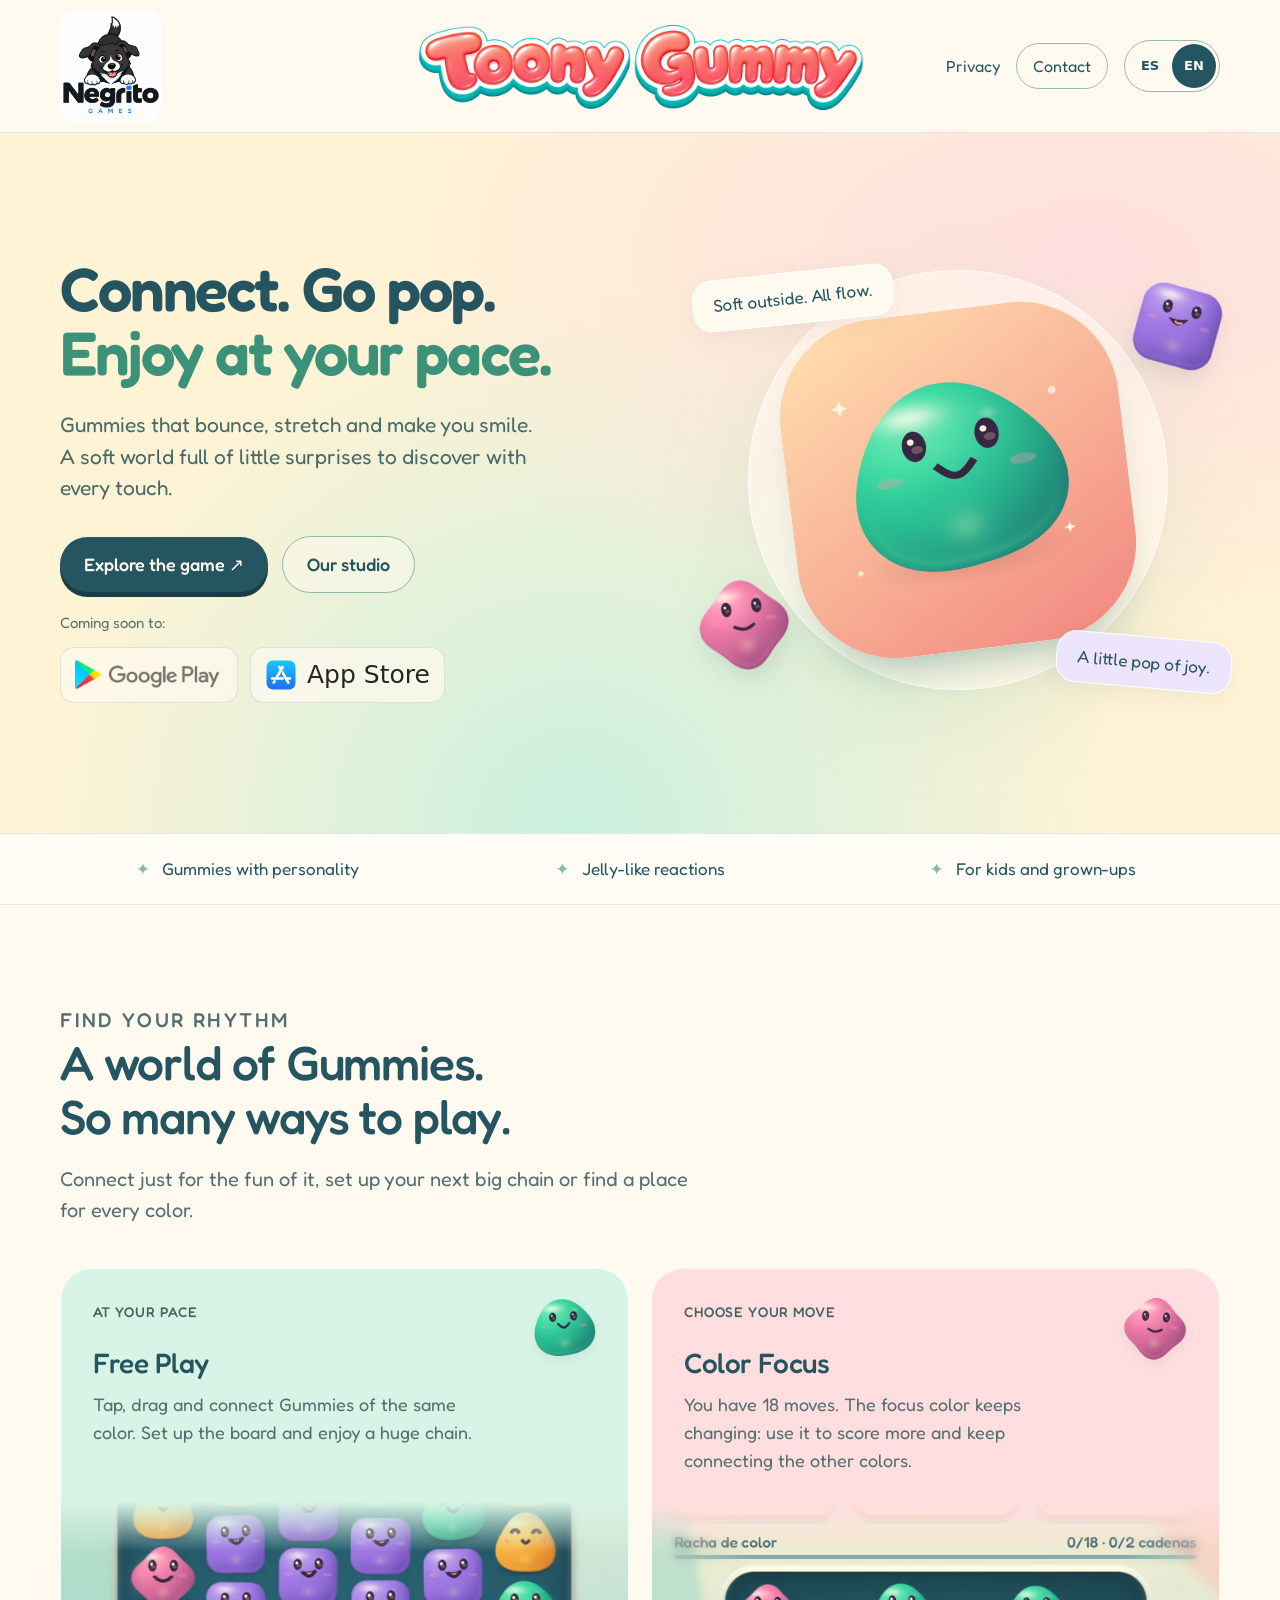
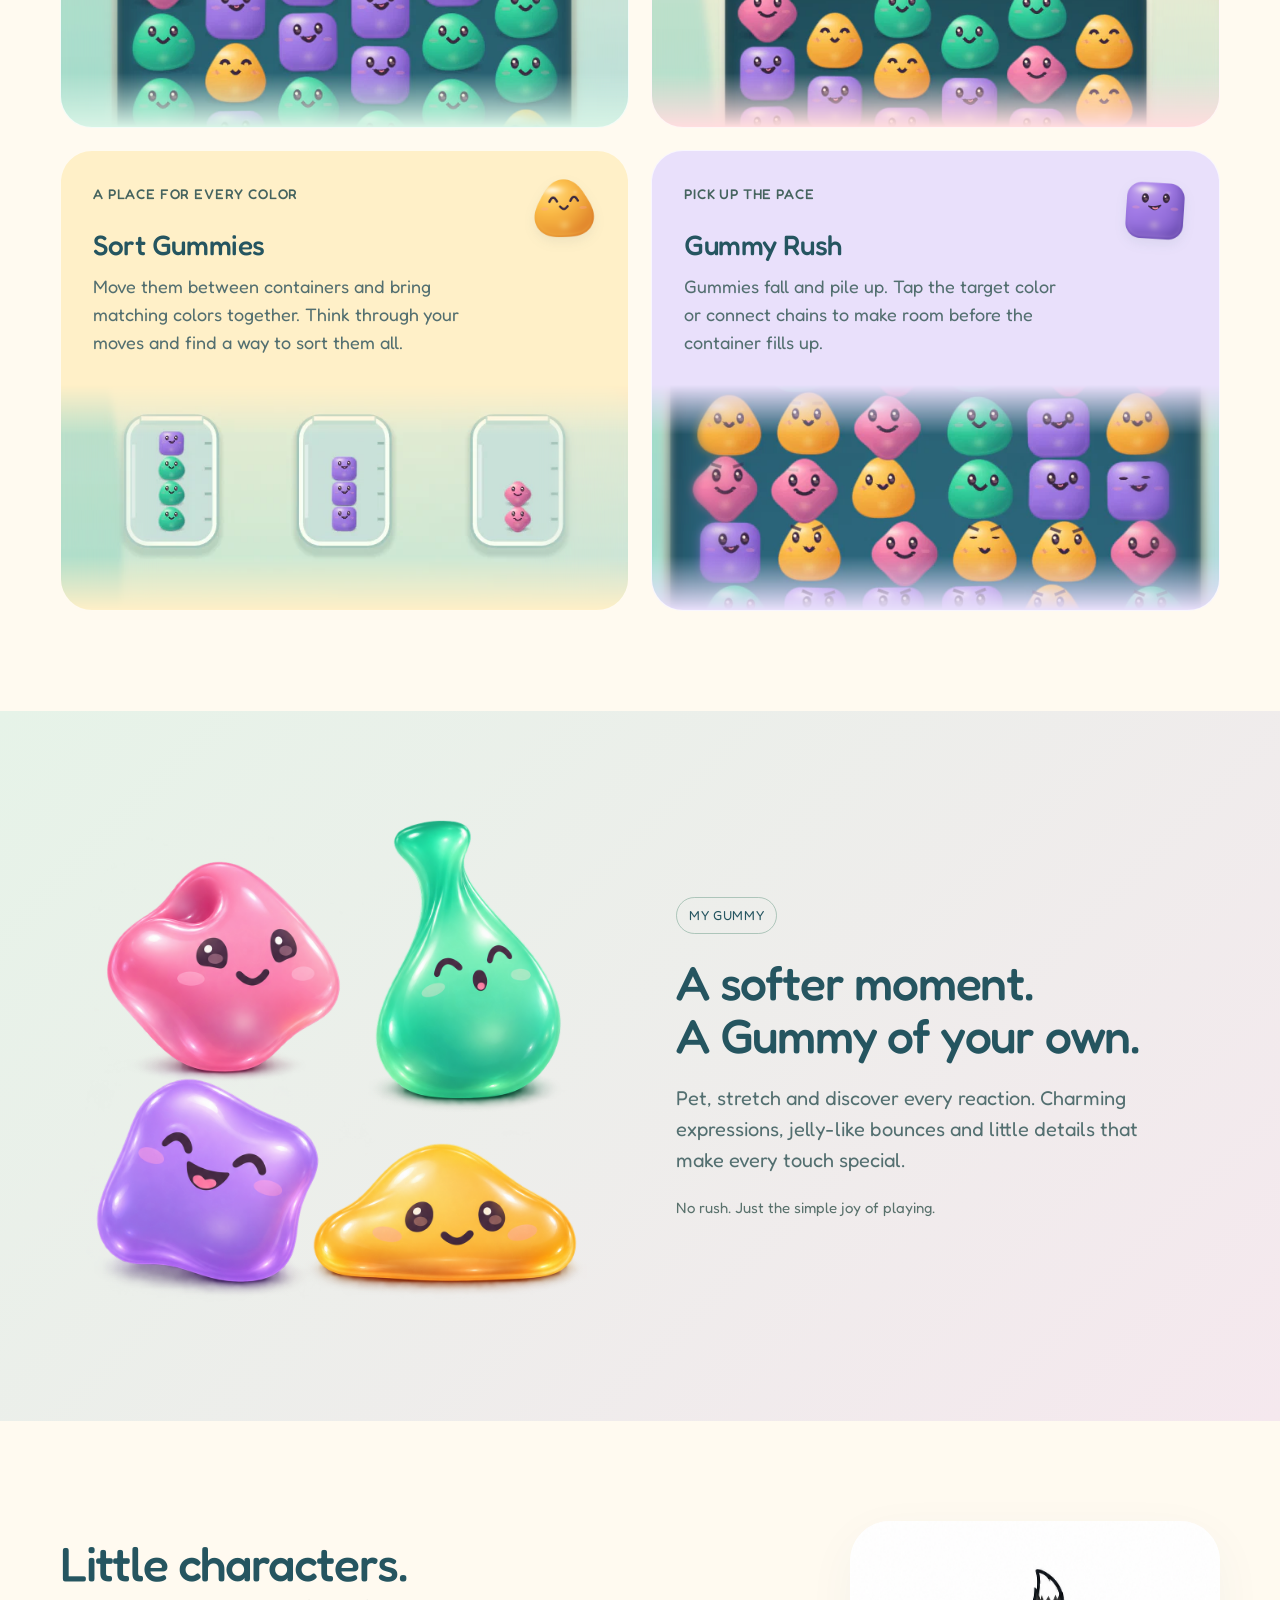
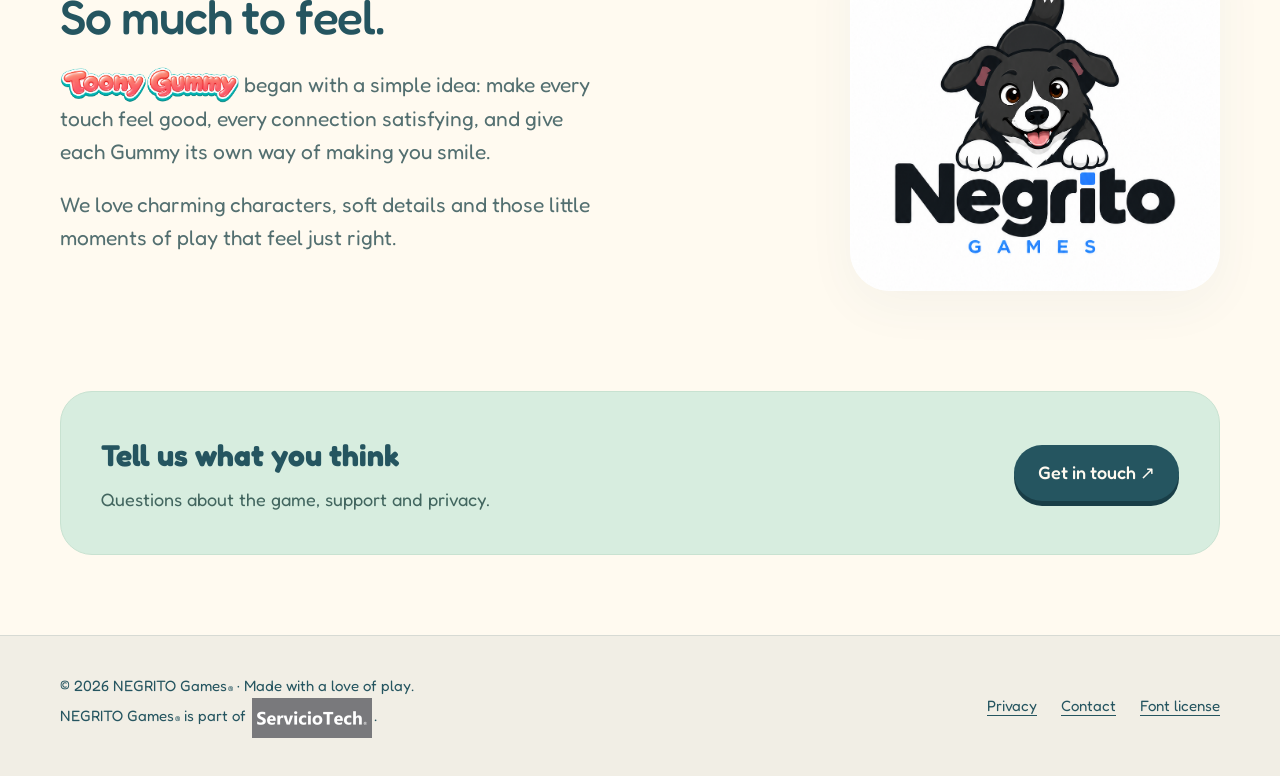
==== en/index.html @ 40a23e3c "Agregar selector ES/EN, traducir la web y presentar las tiendas de lanzamiento" ====
<!doctype html>
<html lang="en"><head><meta charset="utf-8"><meta name="viewport" content="width=device-width,initial-scale=1"><meta name="theme-color" content="#fff3d5">
<title>NEGRITO Games® · Toony Gummy</title><meta name="description" content="Meet Toony Gummy: colors to connect, Gummies to sort and characters full of personality."><link rel="canonical" href="https://www.negritogames.com.ar/en/"><link rel="alternate" hreflang="es" href="https://www.negritogames.com.ar/"><link rel="alternate" hreflang="en" href="https://www.negritogames.com.ar/en/"><link rel="alternate" hreflang="x-default" href="https://www.negritogames.com.ar/">
<meta property="og:title" content="NEGRITO Games® · Toony Gummy"><meta property="og:description" content="Meet Toony Gummy: colors to connect, Gummies to sort and characters full of personality."><meta property="og:type" content="website"><meta property="og:url" content="https://www.negritogames.com.ar/en/"><meta property="og:image" content="https://www.negritogames.com.ar/assets/toony-icon.png">
<link rel="icon" type="image/png" href="../assets/toony-icon.png"><link rel="stylesheet" href="../site.css?v=63a9ebbb306a"></head>
<body><a class="skip" href="#contenido">Skip to content</a>
<header class="topbar"><div class="wrap nav nav-with-game">
<a class="studio" href="../en/" aria-label="NEGRITO Games®, home"><span class="studio-crop"><img src="../assets/negrito-games.png" width="941" height="1672" alt="NEGRITO Games logo"></span></a>
<a class="header-game" href="../en/" aria-label="Toony Gummy, home"><span class="header-wordmark"><img src="../assets/toony-gummy.png" width="2172" height="724" alt="Toony Gummy"></span></a>
<nav class="nav-links" aria-label="Main navigation"><a href="../en/toony-gummy/privacy/">Privacy</a><a class="contact" href="mailto:serviciotechchivilcoy@gmail.com">Contact</a><span class="language-switch" role="group" aria-label="Language"><a href="../" lang="es" hreflang="es" aria-label="Español">ES</a><a href="../en/" lang="en" hreflang="en" aria-label="English" aria-current="page">EN</a></span></nav>
</div></header><main id="contenido">
<section class="hero" id="toony-gummy"><div class="wrap hero-grid">
<div>
<h1>Connect. Go pop.<br><em>Enjoy at your pace.</em></h1>
<p class="hero-copy">Gummies that bounce, stretch and make you smile. A soft world full of little surprises to discover with every touch.</p>
<div class="actions"><a class="pill primary" href="#modos">Explore the game <span aria-hidden="true">&nbsp;↗</span></a><a class="pill secondary" href="#negrito-games">Our studio</a></div>
<div class="availability"><p>Coming soon to:</p><ul class="store-platforms" aria-label="Planned launch platforms"><li class="store-platform"><img class="google-play-wordmark" src="../assets/google-play-wordmark.png" width="390" height="75" alt="Google Play"></li><li class="store-platform"><img src="../assets/app-store-icon.png" width="32" height="32" alt=""><span>App Store</span></li></ul></div></div>
<div class="gummy-stage"><div class="halo-disc" aria-hidden="true"></div><div class="stage-tag tag-one">Soft outside. All flow.</div><img class="app-icon" src="../assets/toony-icon.png" width="2048" height="2048" alt="Smiling mint Gummy, Toony Gummy app icon"><img class="hero-friend friend-rosa" src="../assets/gummy-rosa.png" width="2048" height="2048" alt="Pink Gummy with a sweet smile"><img class="hero-friend friend-lavanda" src="../assets/gummy-lavanda.png" width="2048" height="2048" alt="Smiling lavender Gummy"><div class="stage-tag tag-two">A little pop of joy.</div></div>
</div></section>
<div class="ribbon"><div class="wrap ribbon-inner"><span><b aria-hidden="true">✦</b> Gummies with personality</span><span><b aria-hidden="true">✦</b> Jelly-like reactions</span><span><b aria-hidden="true">✦</b> For kids and grown-ups</span></div></div>
<section class="section wrap" id="modos"><div class="section-heading"><p class="eyebrow">Find your rhythm</p><h2>A world of Gummies.<br>So many ways to play.</h2><p>Connect just for the fun of it, set up your next big chain or find a place for every color.</p></div>
<div class="modes">
<article class="mode mint"><span class="mode-kicker">At your pace</span><img class="mode-gummy" src="../assets/gummy-menta.png" width="2048" height="2048" alt="Mint Gummy" loading="lazy"><h3>Free Play</h3><p>Tap, drag and connect Gummies of the same color. Set up the board and enjoy a huge chain.</p><figure class="mode-preview preview-libre"><img src="../assets/play-libre.webp" width="720" height="1280" alt="A close-up of the Free Play board" loading="lazy" decoding="async"></figure></article>
<article class="mode pink"><span class="mode-kicker">Choose your move</span><img class="mode-gummy" src="../assets/gummy-rosa.png" width="2048" height="2048" alt="Pink Gummy" loading="lazy"><h3>Color Focus</h3><p>You have 18 moves. The focus color keeps changing: use it to score more and keep connecting the other colors.</p><figure class="mode-preview preview-foco"><img src="../assets/play-foco.webp" width="720" height="1280" alt="The target and Gummies in Color Focus" loading="lazy" decoding="async"></figure></article>
<article class="mode honey"><span class="mode-kicker">A place for every color</span><img class="mode-gummy" src="../assets/gummy-miel.png" width="2048" height="2048" alt="Honey Gummy" loading="lazy"><h3>Sort Gummies</h3><p>Move them between containers and bring matching colors together. Think through your moves and find a way to sort them all.</p><figure class="mode-preview preview-ordenar"><img src="../assets/play-ordenar.webp" width="720" height="1280" alt="Containers in a game of Sort Gummies" loading="lazy" decoding="async"></figure></article>
<article class="mode lavender"><span class="mode-kicker">Pick up the pace</span><img class="mode-gummy" src="../assets/gummy-lavanda.png" width="2048" height="2048" alt="Lavender Gummy" loading="lazy"><h3>Gummy Rush</h3><p>Gummies fall and pile up. Tap the target color or connect chains to make room before the container fills up.</p><figure class="mode-preview preview-rush"><img src="../assets/play-rush.webp" width="720" height="1280" alt="Gummies falling and piling up in Gummy Rush" loading="lazy" decoding="async"></figure></article>
</div></section>
<section class="section touch-section"><div class="wrap touch-grid"><figure class="touch-art"><img class="my-gummy-poses" src="../assets/my-gummy-static-poses.png" width="1254" height="1254" alt="Four Gummies in static 3D poses: pressed Pink, stretched Mint, tickled Lavender and squashed Honey" loading="lazy" decoding="async"></figure><div class="touch-copy"><span class="small-label">MY GUMMY</span><h2>A softer moment.<br>A Gummy of your own.</h2><p>Pet, stretch and discover every reaction. Charming expressions, jelly-like bounces and little details that make every touch special.</p><p class="plain-note">No rush. Just the simple joy of playing.</p></div></div></section>
<section class="section wrap" id="negrito-games"><div class="about-grid"><div class="about-copy"><h2>Little characters.<br>So much to feel.</h2><p><span class="toony-wordmark"><img src="../assets/toony-gummy.png" width="2172" height="724" alt="Toony Gummy"></span> began with a simple idea: make every touch feel good, every connection satisfying, and give each Gummy its own way of making you smile.</p><p>We love charming characters, soft details and those little moments of play that feel just right.</p></div><figure class="brand-card"><img src="../assets/negrito-games.png" width="941" height="1672" alt="Negrito, the little dog in the NEGRITO Games logo" loading="lazy"></figure></div></section>
<section class="wrap" style="padding-bottom:80px"><div class="contact-band"><div><h2>Tell us what you think</h2><p>Questions about the game, support and privacy.</p></div><a class="pill primary" href="mailto:serviciotechchivilcoy@gmail.com">Get in touch <span aria-hidden="true">&nbsp;↗</span></a></div></section>
</main><footer class="footer"><div class="wrap footer-inner"><div><span>© 2026 NEGRITO Games<span class="registered">®</span> · Made with a love of play.</span><br><span>NEGRITO Games<span class="registered">®</span> is part of <a class="serviciotech-link" href="https://www.serviciotech.com.ar/" target="_blank" rel="noopener noreferrer"><img class="serviciotech-logo" src="../assets/serviciotech-logo.png" width="480" height="160" alt="ServicioTech®"></a>.</span></div><div class="footer-links"><a href="../en/toony-gummy/privacy/">Privacy</a><a href="mailto:serviciotechchivilcoy@gmail.com">Contact</a><a href="../assets/OFL.txt">Font license</a></div></div></footer></body></html>
---- site.css ----
@font-face{font-family:Fredoka;src:url('assets/Fredoka.ttf') format('truetype');font-weight:300 700;font-display:swap}
:root{--ink:#255560;--muted:#536f70;--paper:#fffaf0;--mint:#d8f4e6;--pink:#ffdedf;--cream:#fff0c8;--lavender:#e9e0fb;--deep:#246253;--line:#25556020;--radius:32px}
*{box-sizing:border-box}html{scroll-behavior:smooth;scroll-padding-top:96px}body{margin:0;color:var(--ink);background:var(--paper);font-family:Fredoka,system-ui,sans-serif;font-weight:400;font-size:18px;line-height:1.55}a{color:inherit}button,a{-webkit-tap-highlight-color:transparent}a:focus-visible,summary:focus-visible{outline:3px solid #177e6a;outline-offset:6px}img{max-width:100%;height:auto;display:block}::selection{background:#ffcad0;color:var(--ink)}.wrap{width:min(1160px,calc(100% - 64px));margin:auto}.skip{position:absolute;top:-80px;left:20px;z-index:5;background:white;padding:12px 20px;border-radius:16px}.skip:focus{top:12px}.topbar{background:#fffaf0ed;border-bottom:1px solid var(--line)}.nav{min-height:132px;display:flex;justify-content:space-between;align-items:center;gap:24px}.studio{display:block;flex-shrink:0;text-decoration:none}.studio-crop{display:block;position:relative;width:102px;height:112px;overflow:hidden;background:white;border-radius:16px}.studio-crop img{position:absolute;max-width:none;width:126px;height:auto;left:-12px;top:-58px}.nav-links{display:flex;align-items:center;gap:28px;font-size:16px}.nav-links a{text-decoration:none}.nav-links a:hover{text-decoration:underline;text-underline-offset:6px}.nav-links .contact{padding:10px 20px;border:1px solid #9bbbad;border-radius:100px}
.hero{position:relative;overflow:hidden;background:radial-gradient(ellipse at 85% 18%,#ffdfdf 0,transparent 48%),radial-gradient(ellipse at 45% 100%,#c9f0df 0,transparent 55%),#fff3d5}.hero-grid{min-height:700px;display:grid;grid-template-columns:1.1fr 1fr;align-items:center;gap:60px;padding-top:70px;padding-bottom:76px}.eyebrow{font-size:14px;letter-spacing:.12em;text-transform:uppercase;font-weight:500;margin:0 0 24px}.game-logo{width:350px;margin:0 0 30px}.hero h1{font-size:clamp(42px,4.8vw,68px);line-height:1.04;letter-spacing:-.035em;font-weight:600;margin:0 0 24px;max-width:680px}.hero h1 em{font-style:normal;color:#3c9279}.hero-copy{font-size:21px;max-width:485px;margin:0 0 32px;color:#466b6a;line-height:1.5}.actions{display:flex;gap:14px;align-items:center;flex-wrap:wrap}.pill{border-radius:100px;display:inline-flex;align-items:center;justify-content:center;min-height:54px;padding:14px 24px;text-decoration:none;font-weight:500;transition:transform .2s,box-shadow .2s}.pill.primary{background:var(--ink);color:#fffaf0;box-shadow:0 5px 0 #193e47}.pill.primary:hover{transform:translateY(-3px);box-shadow:0 8px 0 #193e47}.pill.secondary{border:1px solid #94b8a7;background:#fffaf06b}.availability{display:block;margin-top:18px;color:#53756b;font-size:15px}.gummy-stage{position:relative;min-height:440px;display:grid;place-items:center}.halo-disc{position:absolute;width:420px;height:420px;border-radius:50%;background:#fffaf08f;border:1px solid #ffffffb3;box-shadow:0 25px 90px #92c8ae33}.app-icon{position:relative;width:340px;transform:rotate(-7deg);border-radius:29%;box-shadow:0 28px 42px -22px #2a705f70;animation:float 6s ease-in-out infinite}.stage-tag{position:absolute;background:var(--paper);border:1px solid #fff;box-shadow:0 6px 24px #25556012;padding:12px 20px;border-radius:20px;font-size:17px;z-index:1}.tag-one{top:12px;left:-4px;transform:rotate(-6deg)}.tag-two{right:-12px;bottom:12px;transform:rotate(5deg);background:#ede5fc}.hero-friend{position:absolute;width:145px;filter:drop-shadow(0 12px 12px #25556020);pointer-events:none}.friend-rosa{bottom:5px;left:-25px;transform:rotate(-14deg);animation:friend-float 7s ease-in-out infinite}.friend-lavanda{top:-6px;right:-28px;width:140px;transform:rotate(12deg);animation:friend-float 8s ease-in-out -3s infinite}.ribbon{border-block:1px solid var(--line);background:#fffdf6}.ribbon-inner{display:grid;grid-template-columns:repeat(3,minmax(0,1fr));justify-items:center;gap:18px;padding-block:22px;font-size:17px}.ribbon span{display:flex;align-items:center;gap:12px}.ribbon b{font-weight:400;color:#85bca5}.section{padding:100px 0}.section-heading{max-width:640px;margin-bottom:42px}.section h2{font-size:clamp(32px,3.8vw,48px);line-height:1.12;letter-spacing:-.025em;font-weight:500;margin:0 0 20px}.section p{color:var(--muted)}.section-heading p{font-size:20px;margin:0}.modes{display:grid;grid-template-columns:repeat(2,minmax(0,1fr));gap:22px}.mode{display:flex;flex-direction:column;border:1px solid #ffffffbb;border-radius:var(--radius);padding:32px;position:relative;overflow:hidden;min-height:240px}.mode.mint{background:var(--mint)}.mode.pink{background:var(--pink)}.mode.honey{background:var(--cream)}.mode.lavender{background:var(--lavender)}.mode-kicker{display:block;font-size:14px;font-weight:500;margin-bottom:24px;letter-spacing:.06em;text-transform:uppercase;padding-right:70px;color:#46645f}.mode h3{font-size:28px;line-height:1.15;letter-spacing:-.015em;font-weight:500;margin:0 0 12px}.mode p{max-width:390px;margin:0;padding-bottom:28px;font-size:18px}.mode-gummy{position:absolute;right:14px;top:8px;width:100px;filter:drop-shadow(0 5px 6px #25556013)}.mode h3{padding-right:55px}.mode-preview{height:225px;flex-shrink:0;margin:auto -32px -32px;position:relative;overflow:hidden;isolation:isolate;mask-image:linear-gradient(to bottom,transparent 0,#000 22%,#000 76%,transparent 100%);-webkit-mask-image:linear-gradient(to bottom,transparent 0,#000 22%,#000 76%,transparent 100%)}.mode-preview img{width:100%;height:100%;object-fit:cover;object-position:50% 56%;transform:scale(1.03)}.preview-foco img{object-position:50% 32%}.preview-ordenar img{object-position:50% 42%}.preview-rush img{object-position:50% 78%}.mode-preview:after{content:'';position:absolute;inset:-4px;pointer-events:none;backdrop-filter:blur(4px);mask-image:linear-gradient(to right,#000,transparent 18%,transparent 82%,#000);-webkit-mask-image:linear-gradient(to right,#000,transparent 18%,transparent 82%,#000)}@media(max-width:650px){.mode-preview{height:200px;margin:auto -28px -28px}.mode-kicker{font-size:12px}}
.touch-section{background:linear-gradient(135deg,#e6f3e8,#f5e8ee)}.touch-grid{display:grid;grid-template-columns:1fr 1fr;gap:72px;align-items:center}.touch-art{margin:0;position:relative;min-width:0;display:grid;place-items:center}.touch-art .my-gummy-poses{display:block;width:100%;max-width:510px;height:auto;object-fit:contain;animation:none;transition:none;transform:none}.small-label{display:inline-block;font-size:13px;padding:7px 12px;border:1px solid #6f9d8980;border-radius:100px;margin-bottom:22px;letter-spacing:.05em}.touch-copy p{font-size:20px;max-width:490px}.plain-note{font-size:15px!important;color:#59716c!important}.about-grid{display:grid;grid-template-columns:1.15fr .85fr;gap:72px;align-items:center}.about-copy p{font-size:21px;max-width:550px}.brand-card{margin:0;width:100%;background:#fff;border-radius:40px;overflow:hidden;aspect-ratio:1/1;max-width:370px;justify-self:end;box-shadow:0 15px 50px #2555600c}.brand-card img{width:100%;height:100%;object-fit:cover;object-position:center 49%}.contact-band{padding:40px;background:#d7eddf;border:1px solid #c8e2d1;border-radius:var(--radius);display:flex;align-items:center;justify-content:space-between;gap:28px}.contact-band h2{font-size:30px;margin:0 0 8px}.contact-band p{margin:0;color:#42665f}.contact-band a{overflow-wrap:anywhere}.footer{padding:38px 0;background:#f1eee5;border-top:1px solid var(--line);font-size:15px}.registered{display:inline-block;font-size:.55em;line-height:0;vertical-align:baseline;transform:translateY(.16em);letter-spacing:0;margin-left:.1em}.serviciotech-link{display:inline-block;width:8em;vertical-align:middle;margin-inline:.15em}.serviciotech-logo{display:block;width:100%;height:auto;border-radius:0;object-fit:contain}.footer-inner{display:flex;align-items:center;justify-content:space-between;gap:28px;flex-wrap:wrap}.footer a{text-underline-offset:4px}.footer-links{display:flex;gap:24px;flex-wrap:wrap}
.legal-hero{padding:56px 0 36px;background:linear-gradient(120deg,#e4f3e7,#fff3d5)}
.nav-links{gap:16px}.nav-links .contact{padding-inline:16px}
.language-switch{display:inline-flex;align-items:center;border:1px solid #9bbbad;border-radius:100px;padding:3px;background:#fffaf0}
.nav-links .language-switch a{display:flex;align-items:center;justify-content:center;min-width:44px;min-height:44px;border-radius:100px;font-family:system-ui,sans-serif;font-size:13px;font-weight:600;text-decoration:none}
.language-switch a[aria-current="page"]{background:var(--ink);color:var(--paper)}
.language-switch a:not([aria-current]):hover{background:var(--mint)}
.availability p{margin:0}.store-platforms{display:flex;align-items:center;flex-wrap:wrap;gap:12px;margin:12px 0 0;padding:0;list-style:none}
.store-platform{display:flex;align-items:center;gap:10px;min-height:56px;padding:10px 14px;background:#fffaf0b3;border:1px solid var(--line);border-radius:14px;color:#252525;font-family:system-ui,sans-serif;font-size:25px;font-weight:500;line-height:1.2}
.store-platform>img{width:32px;height:32px;object-fit:contain}.store-platform>img.google-play-wordmark{width:148px;height:auto}
@media(max-width:650px){.store-platforms{display:grid;grid-template-columns:repeat(2,minmax(0,1fr));gap:10px;max-width:390px}.store-platform{justify-content:center;min-width:0;gap:6px;padding:10px;font-size:18px}.store-platform>img{width:24px;height:24px;flex-shrink:0}.store-platform>img.google-play-wordmark{width:148px;min-width:0;max-width:100%;height:auto;flex-shrink:1}.store-platform>span{white-space:nowrap}}
.nav-with-game{display:grid;grid-template-columns:minmax(0,1fr) auto minmax(0,1fr);gap:24px}
.nav-with-game .studio{justify-self:start}.nav-with-game .nav-links{justify-self:end;white-space:nowrap}
.header-game{display:block;width:clamp(280px,35vw,480px);text-decoration:none}
.header-wordmark{display:block;position:relative;width:100%;aspect-ratio:4.65;overflow:hidden}
.header-wordmark img{position:absolute;top:50%;width:100%;height:auto;transform:translateY(-50%)}
.legal-hero h1{display:flex;align-items:center;gap:clamp(6px,1.2vw,16px);white-space:nowrap;font-size:clamp(16px,4.6vw,48px);font-weight:500;letter-spacing:-.025em;line-height:1.12;margin:0 0 18px;max-width:none}
.legal-hero p{margin:0;color:var(--muted);font-size:clamp(14px,1.6vw,18px)}
.legal-layout{display:grid;grid-template-columns:230px minmax(0,1fr);gap:64px;padding-top:48px;padding-bottom:64px}
.legal-nav{align-self:start;position:sticky;top:32px;font-size:16px}
.legal-nav-title{font-weight:500;margin:0 0 12px;color:var(--ink)}
.legal-nav a{display:flex;align-items:center;min-height:44px;padding:7px 0;text-decoration:none;margin-bottom:4px;line-height:1.35}
.legal-nav a:hover{text-decoration:underline;text-underline-offset:4px}
.legal-mobile-index{display:none}
.legal-article{max-width:760px;min-width:0}
.legal-article h2{font-size:28px;font-weight:500;margin:0 0 16px;line-height:1.25}
.legal-article section{padding-bottom:28px;margin-bottom:28px;border-bottom:1px solid var(--line);scroll-margin-top:32px}
.legal-article section:last-child{padding-bottom:0;margin-bottom:0;border-bottom:0}
.legal-article p{margin:0 0 18px;overflow-wrap:anywhere;color:#31565d;font-family:system-ui,sans-serif;font-size:18px;line-height:1.7}
.legal-article section p:last-child{margin-bottom:0}
.legal-article .contact-box{padding:24px;border-radius:24px;background:var(--mint);margin-bottom:36px}
.contact-box a{display:inline-block;min-height:44px;padding-block:8px;overflow-wrap:anywhere}
.legal-links{margin-bottom:0;padding-left:24px}
.legal-links li{margin-bottom:4px;overflow-wrap:anywhere}
.legal-links a{display:inline-block;min-height:44px;padding-block:8px;text-underline-offset:4px}
.not-found{text-align:center;padding:110px 0}.not-found h1{font-size:48px;line-height:1.1}
.toony-wordmark{display:inline-block;position:relative;width:8.5em;height:1.8em;overflow:hidden;vertical-align:-.5em}.toony-wordmark img{position:absolute;top:50%;width:100%;max-width:none;height:auto;transform:translateY(-50%)}.legal-hero h1 .toony-wordmark{display:inline-block;flex:0 0 auto;width:clamp(90px,28vw,340px);height:auto;aspect-ratio:4.65;margin:0}
@keyframes friend-float{0%,100%{translate:0 0}50%{translate:0 -8px}}
@keyframes float{0%,100%{transform:translateY(0) rotate(-7deg)}50%{transform:translateY(-12px) rotate(-4deg)}}
@media(max-width:900px){.hero-grid{gap:30px;min-height:640px}.app-icon{width:270px}.halo-disc{width:320px;height:320px}.gummy-stage{min-height:360px}.tag-one{left:0;top:0}.tag-two{right:0;bottom:0}.stage-tag{font-size:14px;padding:10px 14px}.hero-friend{width:120px}.friend-lavanda{right:-10px;top:5px}.friend-rosa{left:-12px;bottom:5px}.touch-grid{gap:30px}.about-grid{gap:40px}.legal-layout{gap:32px;grid-template-columns:190px minmax(0,1fr)}}
@media(max-width:650px){.wrap{width:calc(100% - 40px)}.nav{min-height:102px;gap:14px}.studio-crop{width:80px;height:88px;border-radius:12px}.studio-crop img{width:98px;left:-9px;top:-45px}.nav-links{gap:16px;font-size:15px}.nav-links .contact{display:none}.hero-grid{grid-template-columns:1fr;padding-top:42px;padding-bottom:50px;gap:36px}.hero h1{font-size:46px;max-width:450px}.hero-copy{font-size:20px}.eyebrow{font-size:12px;margin-bottom:20px}.game-logo{width:285px;margin-bottom:24px}.gummy-stage{min-height:330px;width:min(100%,350px);justify-self:center}.app-icon{width:255px}.halo-disc{width:300px;height:300px}.tag-one{left:0;top:0}.tag-two{right:0;bottom:0}.ribbon-inner{display:flex;flex-wrap:wrap;justify-content:center;padding-block:19px;font-size:14px;gap:8px 20px}.ribbon span{gap:8px}.section{padding:64px 0}.section-heading{margin-bottom:30px}.modes{grid-template-columns:1fr;gap:16px}.mode{padding:28px;min-height:215px}.mode-kicker{margin-bottom:22px}.mode p{font-size:18px}.touch-grid,.about-grid{grid-template-columns:1fr;gap:30px}.touch-art{width:min(100%,430px);justify-self:center}.touch-copy{grid-row:1}.touch-copy p,.about-copy p{font-size:20px}.brand-card{justify-self:center;width:270px}.contact-band{padding:28px;align-items:flex-start;flex-direction:column;gap:22px}.contact-band h2{font-size:28px}.contact-band .pill{width:100%;font-size:16px}.footer-inner{flex-direction:column;align-items:flex-start;gap:18px}.footer-links{gap:16px}.legal-hero{padding:46px 0 32px}.legal-layout{grid-template-columns:1fr;padding-top:30px;gap:30px;padding-bottom:45px}.legal-nav{position:static;padding-bottom:18px;border-bottom:1px solid var(--line);display:flex;gap:10px 20px;flex-wrap:wrap}.legal-nav a{font-size:14px;margin:0}.legal-article h2{font-size:25px}.legal-article p{font-size:16px}.actions .pill{font-size:16px;padding:12px 19px}.not-found h1{font-size:36px}}
@media(max-width:360px){.hero h1{font-size:40px}.studio{font-size:17px}.nav-links{gap:10px;font-size:14px}.wrap{width:calc(100% - 32px)}.hero-grid{padding-top:32px}.gummy-stage{min-height:310px}.halo-disc{width:270px;height:270px}.app-icon{width:230px}.stage-tag{font-size:13px}.game-logo{width:250px}}
@media(max-width:1100px){.nav-with-game{grid-template-columns:1fr 1fr;gap:6px 16px;padding-top:8px;padding-bottom:20px}.nav-with-game .header-game{grid-column:1/-1;grid-row:2;justify-self:center;width:min(480px,100%)}.nav-with-game .nav-links{grid-column:2;grid-row:1}}
@media(max-width:650px){.nav-with-game .header-game{width:min(420px,100%)}.hero h1{font-size:clamp(30px,9.5vw,42px)}.legal-article p{font-size:17px}.legal-nav-desktop{display:none}.legal-mobile-index{display:block;border:1px solid var(--line);border-radius:16px;background:#e4f3e7}.legal-mobile-index summary{cursor:pointer;min-height:44px;padding:12px 16px;font-size:17px;font-weight:500;line-height:1.3}.legal-mobile-index .legal-nav{display:block;padding:0 16px 12px;border:0}.legal-mobile-index .legal-nav a{font-size:15px}.legal-article .contact-box{font-size:17px}}
@media(prefers-reduced-motion:reduce){html{scroll-behavior:auto}*,*:before,*:after{animation:none!important;transition:none!important}}
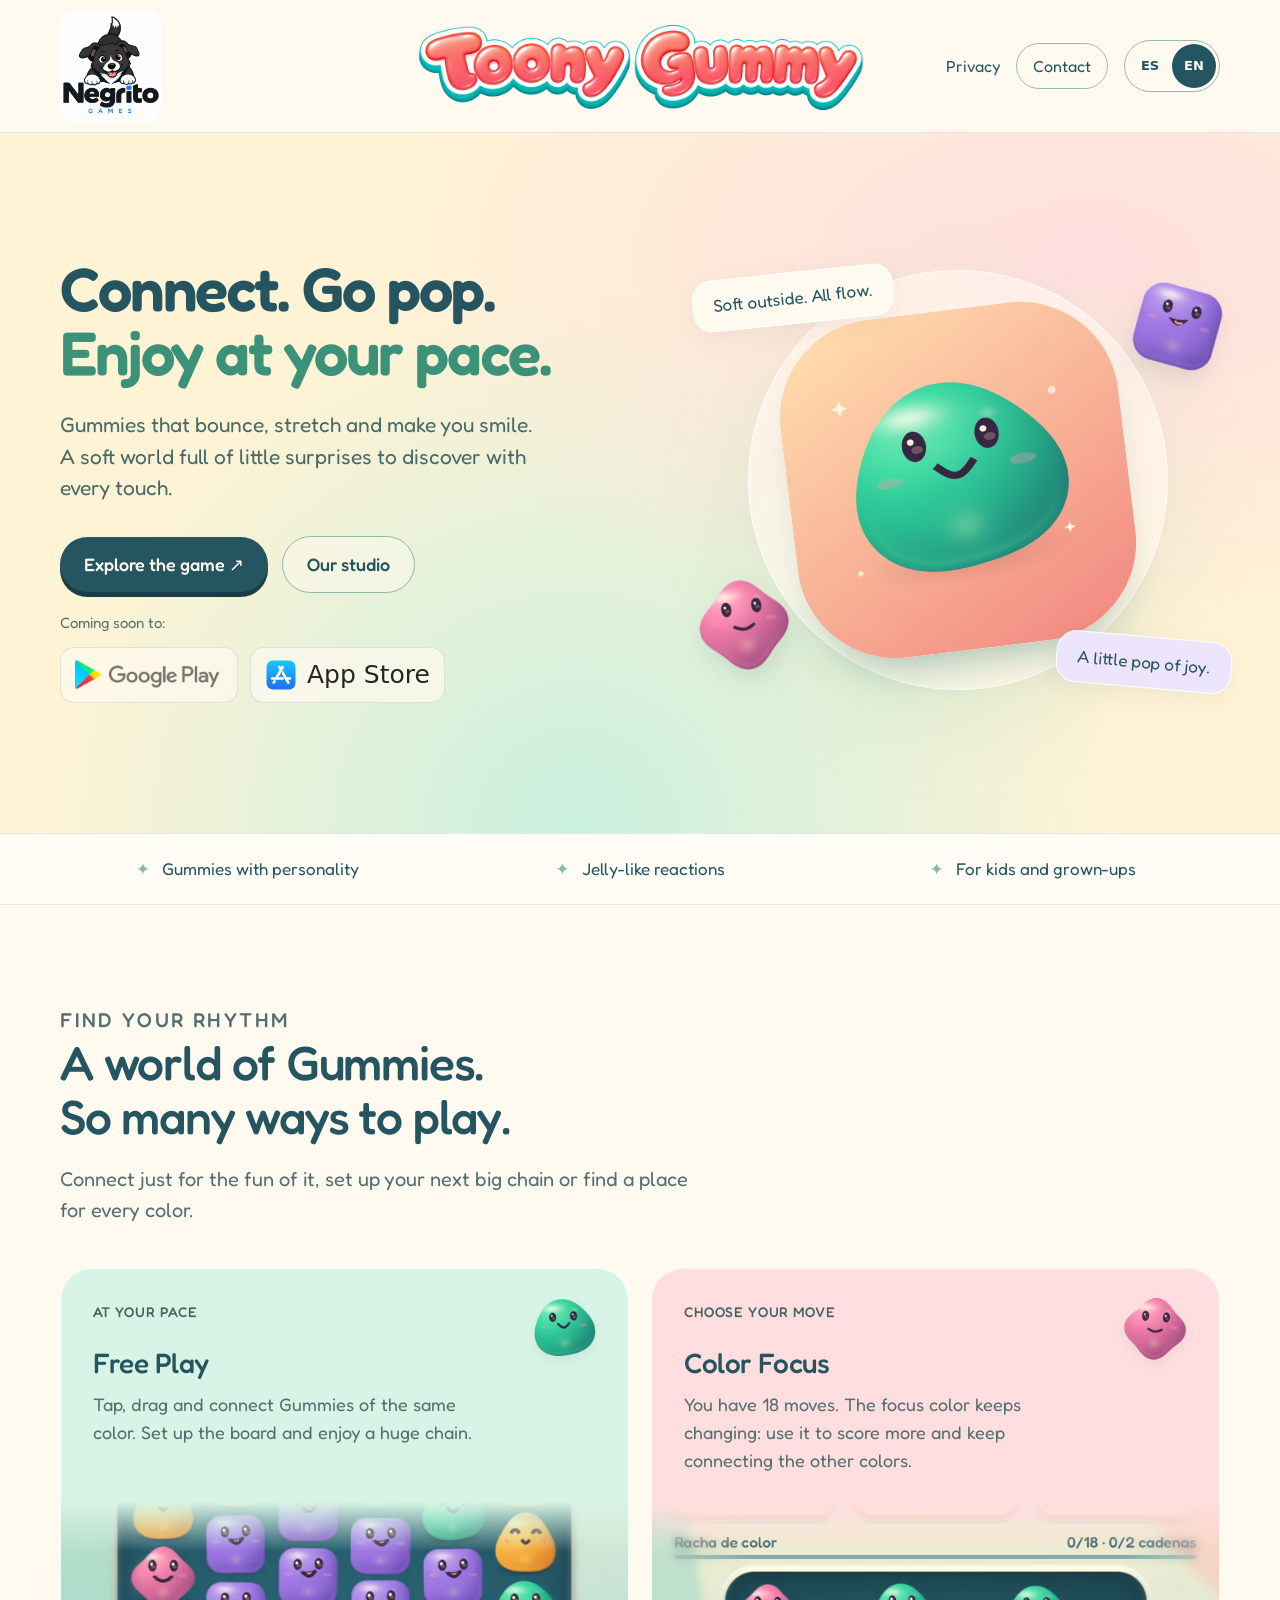
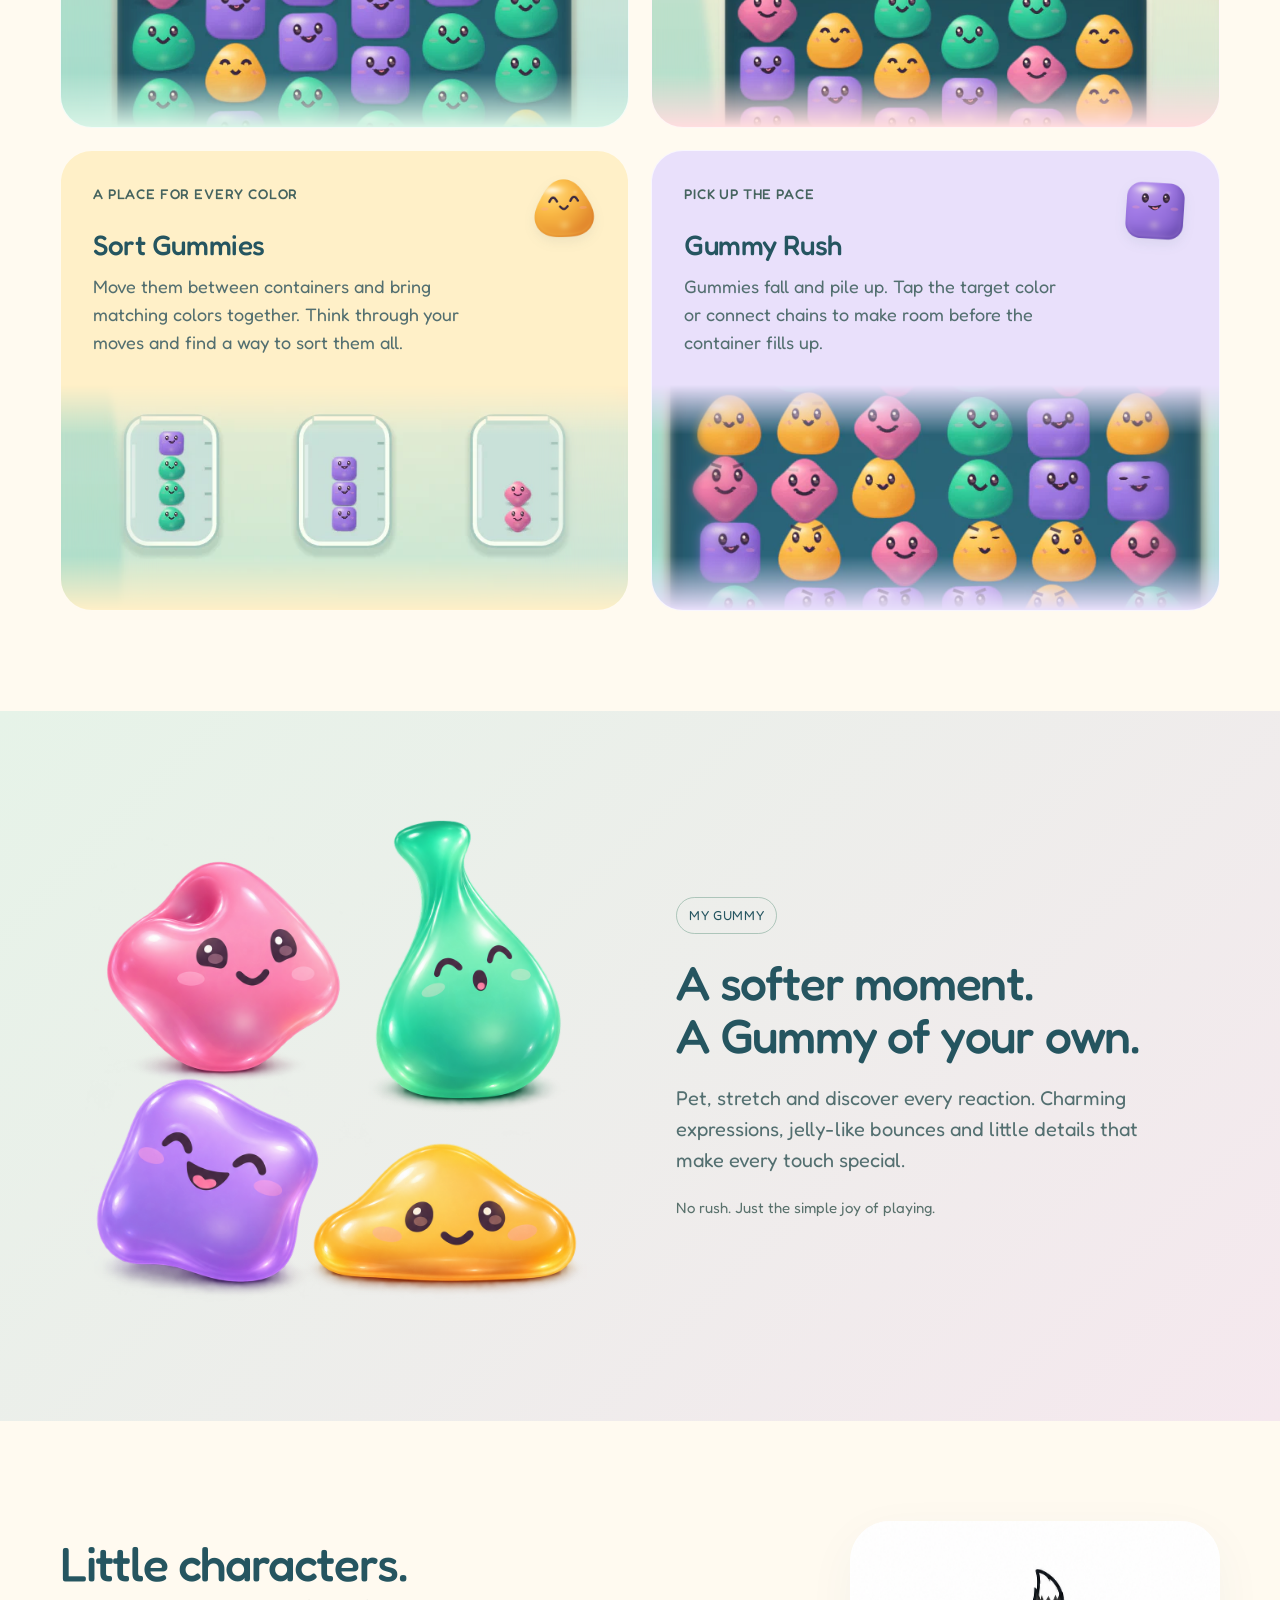
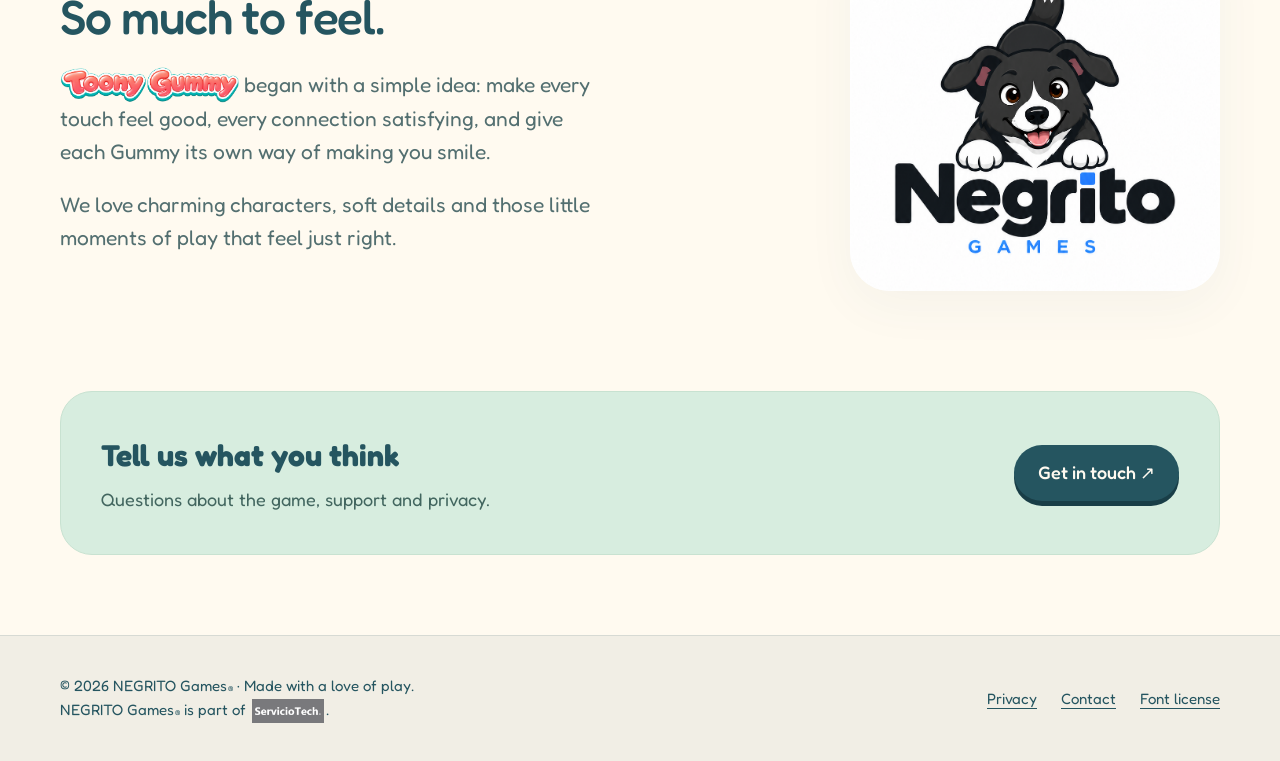
==== commit 510af771: "Centrar la portada móvil y reducir el logo de ServicioTech en el pie" ====
--- a/en/index.html
+++ b/en/index.html
@@ -2,7 +2,7 @@
 <html lang="en"><head><meta charset="utf-8"><meta name="viewport" content="width=device-width,initial-scale=1"><meta name="theme-color" content="#fff3d5">
 <title>NEGRITO Games® · Toony Gummy</title><meta name="description" content="Meet Toony Gummy: colors to connect, Gummies to sort and characters full of personality."><link rel="canonical" href="https://www.negritogames.com.ar/en/"><link rel="alternate" hreflang="es" href="https://www.negritogames.com.ar/"><link rel="alternate" hreflang="en" href="https://www.negritogames.com.ar/en/"><link rel="alternate" hreflang="x-default" href="https://www.negritogames.com.ar/">
 <meta property="og:title" content="NEGRITO Games® · Toony Gummy"><meta property="og:description" content="Meet Toony Gummy: colors to connect, Gummies to sort and characters full of personality."><meta property="og:type" content="website"><meta property="og:url" content="https://www.negritogames.com.ar/en/"><meta property="og:image" content="https://www.negritogames.com.ar/assets/toony-icon.png">
-<link rel="icon" type="image/png" href="../assets/toony-icon.png"><link rel="stylesheet" href="../site.css?v=63a9ebbb306a"></head>
+<link rel="icon" type="image/png" href="../assets/toony-icon.png"><link rel="stylesheet" href="../site.css?v=5178caef3810"></head>
 <body><a class="skip" href="#contenido">Skip to content</a>
 <header class="topbar"><div class="wrap nav nav-with-game">
 <a class="studio" href="../en/" aria-label="NEGRITO Games®, home"><span class="studio-crop"><img src="../assets/negrito-games.png" width="941" height="1672" alt="NEGRITO Games logo"></span></a>
--- a/site.css
+++ b/site.css
@@ -46,4 +46,6 @@
 @media(max-width:360px){.hero h1{font-size:40px}.studio{font-size:17px}.nav-links{gap:10px;font-size:14px}.wrap{width:calc(100% - 32px)}.hero-grid{padding-top:32px}.gummy-stage{min-height:310px}.halo-disc{width:270px;height:270px}.app-icon{width:230px}.stage-tag{font-size:13px}.game-logo{width:250px}}
 @media(max-width:1100px){.nav-with-game{grid-template-columns:1fr 1fr;gap:6px 16px;padding-top:8px;padding-bottom:20px}.nav-with-game .header-game{grid-column:1/-1;grid-row:2;justify-self:center;width:min(480px,100%)}.nav-with-game .nav-links{grid-column:2;grid-row:1}}
 @media(max-width:650px){.nav-with-game .header-game{width:min(420px,100%)}.hero h1{font-size:clamp(30px,9.5vw,42px)}.legal-article p{font-size:17px}.legal-nav-desktop{display:none}.legal-mobile-index{display:block;border:1px solid var(--line);border-radius:16px;background:#e4f3e7}.legal-mobile-index summary{cursor:pointer;min-height:44px;padding:12px 16px;font-size:17px;font-weight:500;line-height:1.3}.legal-mobile-index .legal-nav{display:block;padding:0 16px 12px;border:0}.legal-mobile-index .legal-nav a{font-size:15px}.legal-article .contact-box{font-size:17px}}
+.footer .serviciotech-link{width:4.8em}
+@media(max-width:650px){.hero-grid>div:first-child{min-width:0;width:100%;text-align:center}.hero h1,.hero-copy{margin-inline:auto}.hero .actions,.hero .store-platforms{display:grid;grid-template-columns:repeat(2,minmax(0,1fr));gap:10px;width:100%;max-width:390px;margin-inline:auto}.hero .actions{align-items:stretch}.hero .actions .pill{min-width:0;min-height:54px;padding:12px 10px;font-size:15px}.hero .availability{text-align:center}}
 @media(prefers-reduced-motion:reduce){html{scroll-behavior:auto}*,*:before,*:after{animation:none!important;transition:none!important}}
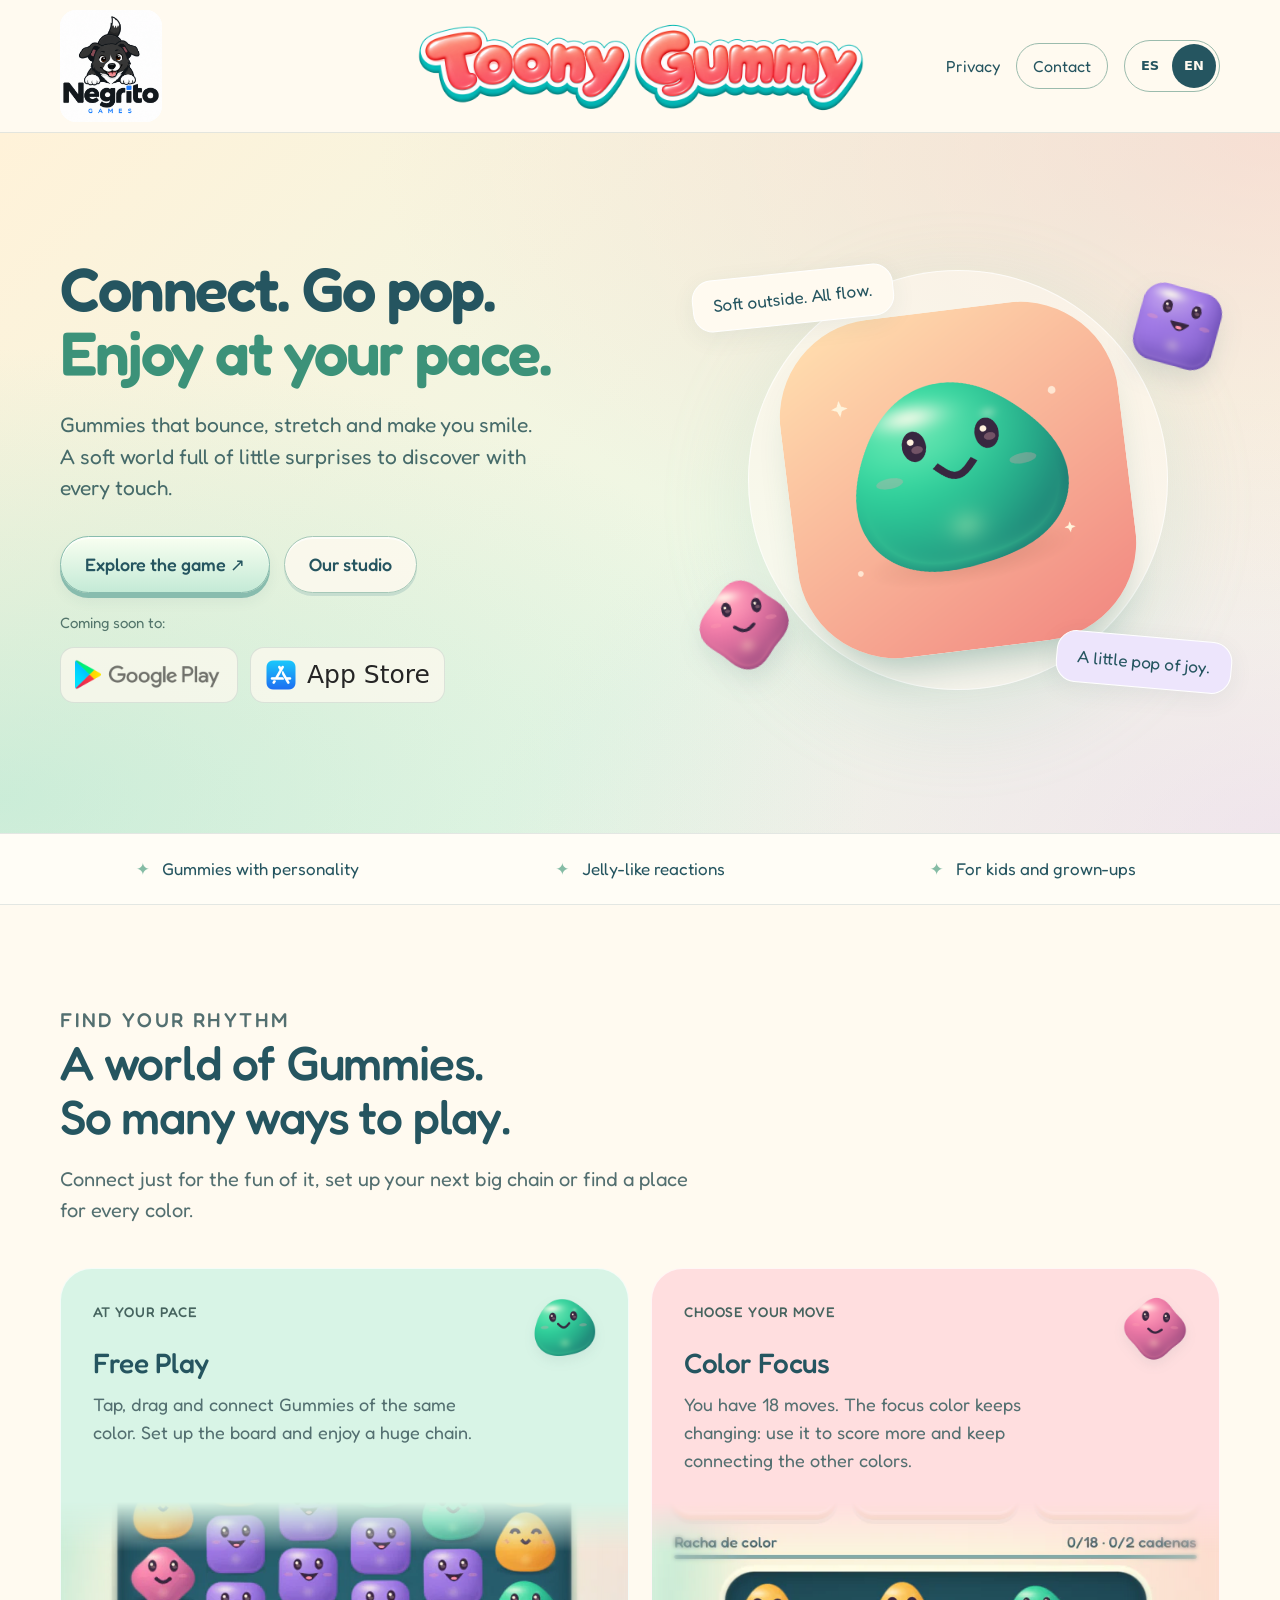
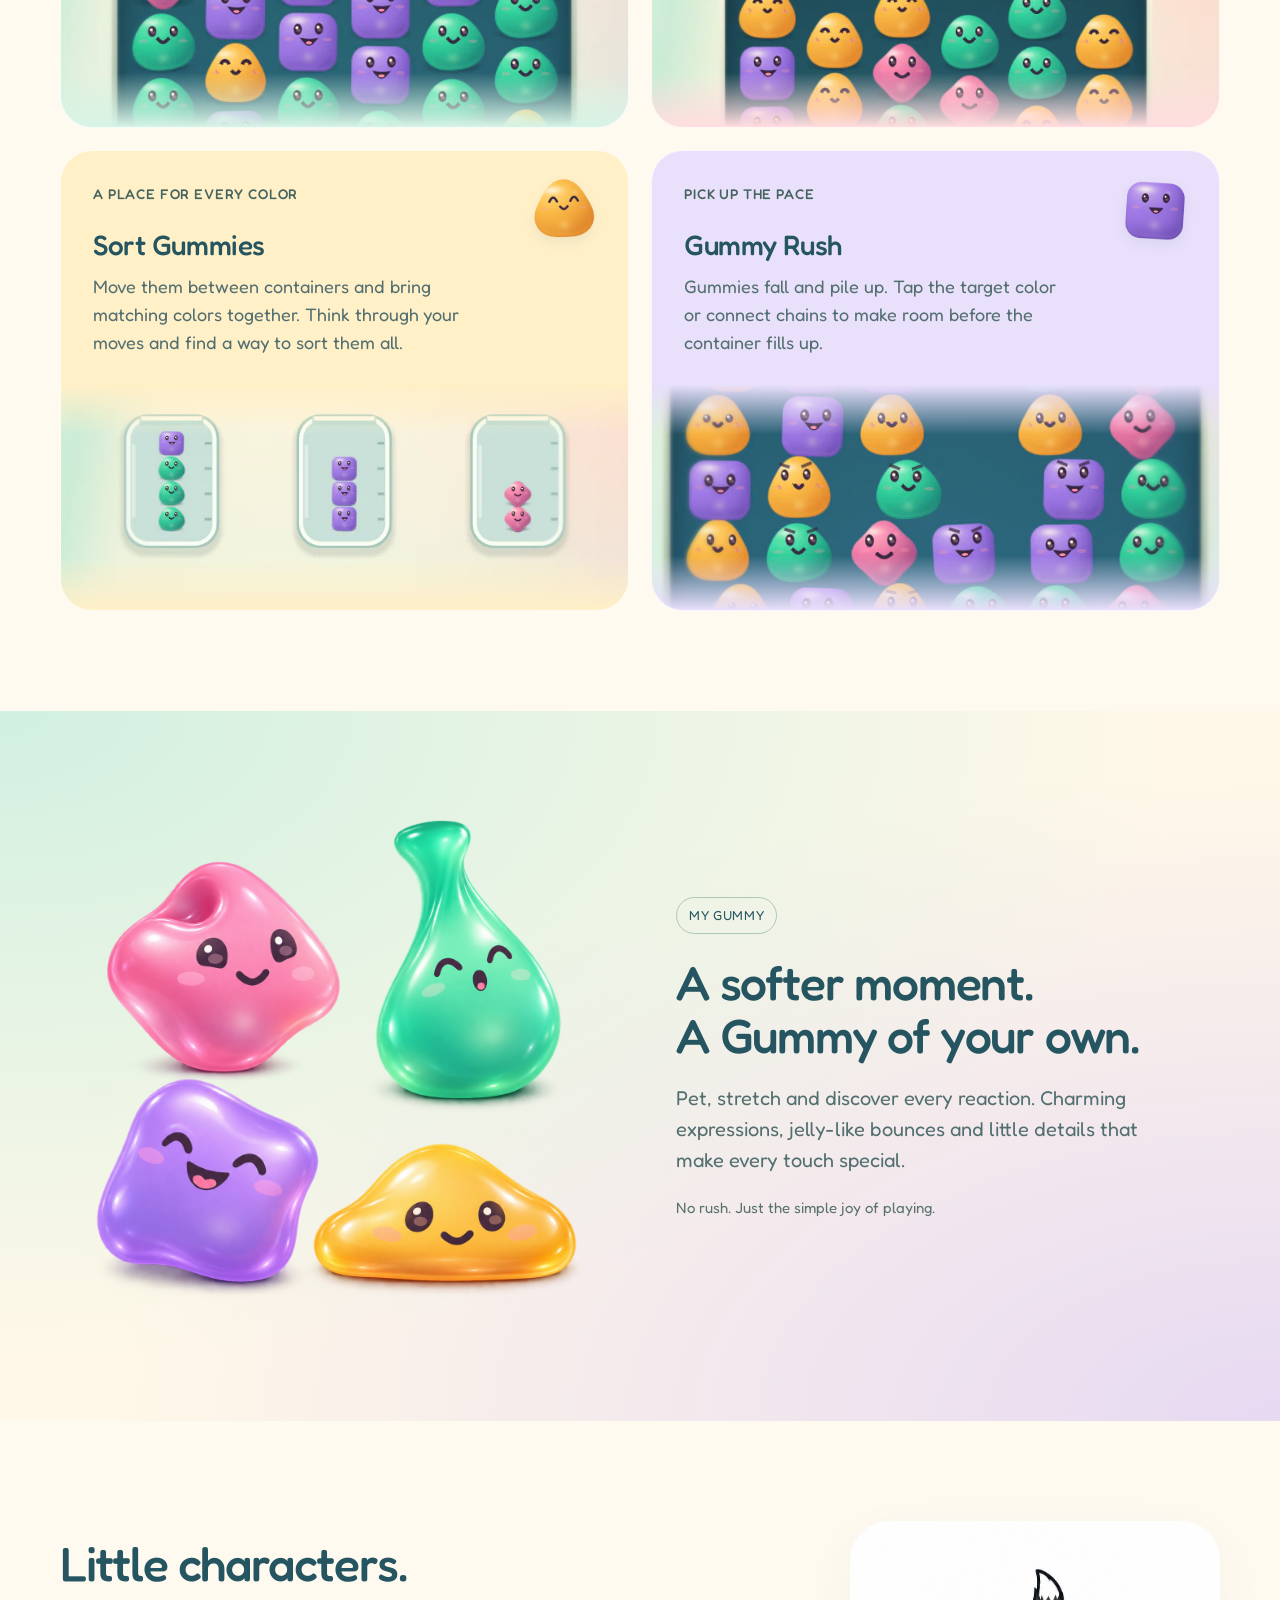
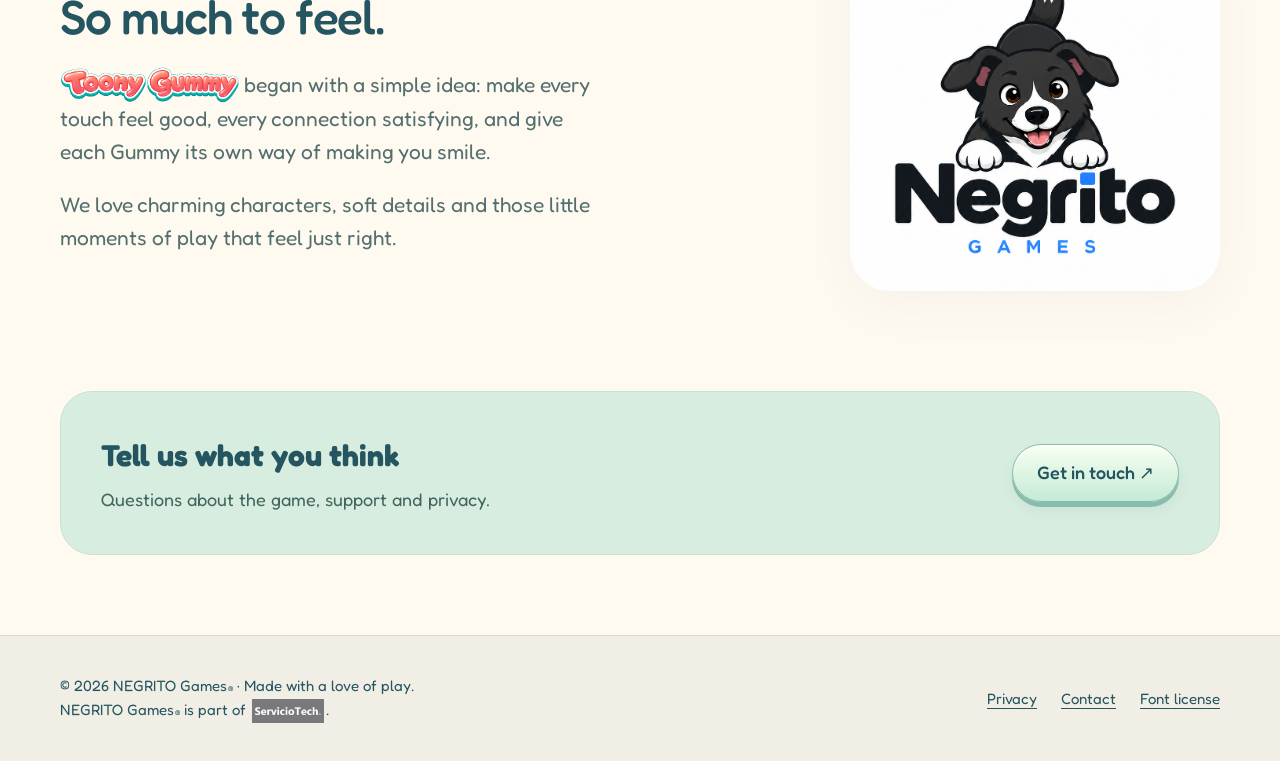
==== commit 45790155: "Actualizar la web con las expresiones y la estética actual del juego" ====
--- a/en/index.html
+++ b/en/index.html
@@ -2,11 +2,11 @@
 <html lang="en"><head><meta charset="utf-8"><meta name="viewport" content="width=device-width,initial-scale=1"><meta name="theme-color" content="#fff3d5">
 <title>NEGRITO Games® · Toony Gummy</title><meta name="description" content="Meet Toony Gummy: colors to connect, Gummies to sort and characters full of personality."><link rel="canonical" href="https://www.negritogames.com.ar/en/"><link rel="alternate" hreflang="es" href="https://www.negritogames.com.ar/"><link rel="alternate" hreflang="en" href="https://www.negritogames.com.ar/en/"><link rel="alternate" hreflang="x-default" href="https://www.negritogames.com.ar/">
 <meta property="og:title" content="NEGRITO Games® · Toony Gummy"><meta property="og:description" content="Meet Toony Gummy: colors to connect, Gummies to sort and characters full of personality."><meta property="og:type" content="website"><meta property="og:url" content="https://www.negritogames.com.ar/en/"><meta property="og:image" content="https://www.negritogames.com.ar/assets/toony-icon.png">
-<link rel="icon" type="image/png" href="../assets/toony-icon.png"><link rel="stylesheet" href="../site.css?v=5178caef3810"></head>
+<link rel="icon" type="image/png" href="../assets/toony-icon.png"><link rel="stylesheet" href="../site.css?v=5ced08537442"></head>
 <body><a class="skip" href="#contenido">Skip to content</a>
 <header class="topbar"><div class="wrap nav nav-with-game">
-<a class="studio" href="../en/" aria-label="NEGRITO Games®, home"><span class="studio-crop"><img src="../assets/negrito-games.png" width="941" height="1672" alt="NEGRITO Games logo"></span></a>
-<a class="header-game" href="../en/" aria-label="Toony Gummy, home"><span class="header-wordmark"><img src="../assets/toony-gummy.png" width="2172" height="724" alt="Toony Gummy"></span></a>
+<a class="studio" href="../en/" aria-label="NEGRITO Games®, home"><span class="studio-crop"><img src="../assets/negrito-games.png?v=21ca5c7ddd40" width="941" height="1672" alt="NEGRITO Games logo"></span></a>
+<a class="header-game" href="../en/" aria-label="Toony Gummy, home"><span class="header-wordmark"><img src="../assets/toony-gummy.png?v=daf565818d6a" width="2172" height="724" alt="Toony Gummy"></span></a>
 <nav class="nav-links" aria-label="Main navigation"><a href="../en/toony-gummy/privacy/">Privacy</a><a class="contact" href="mailto:serviciotechchivilcoy@gmail.com">Contact</a><span class="language-switch" role="group" aria-label="Language"><a href="../" lang="es" hreflang="es" aria-label="Español">ES</a><a href="../en/" lang="en" hreflang="en" aria-label="English" aria-current="page">EN</a></span></nav>
 </div></header><main id="contenido">
 <section class="hero" id="toony-gummy"><div class="wrap hero-grid">
@@ -14,18 +14,18 @@
 <h1>Connect. Go pop.<br><em>Enjoy at your pace.</em></h1>
 <p class="hero-copy">Gummies that bounce, stretch and make you smile. A soft world full of little surprises to discover with every touch.</p>
 <div class="actions"><a class="pill primary" href="#modos">Explore the game <span aria-hidden="true">&nbsp;↗</span></a><a class="pill secondary" href="#negrito-games">Our studio</a></div>
-<div class="availability"><p>Coming soon to:</p><ul class="store-platforms" aria-label="Planned launch platforms"><li class="store-platform"><img class="google-play-wordmark" src="../assets/google-play-wordmark.png" width="390" height="75" alt="Google Play"></li><li class="store-platform"><img src="../assets/app-store-icon.png" width="32" height="32" alt=""><span>App Store</span></li></ul></div></div>
-<div class="gummy-stage"><div class="halo-disc" aria-hidden="true"></div><div class="stage-tag tag-one">Soft outside. All flow.</div><img class="app-icon" src="../assets/toony-icon.png" width="2048" height="2048" alt="Smiling mint Gummy, Toony Gummy app icon"><img class="hero-friend friend-rosa" src="../assets/gummy-rosa.png" width="2048" height="2048" alt="Pink Gummy with a sweet smile"><img class="hero-friend friend-lavanda" src="../assets/gummy-lavanda.png" width="2048" height="2048" alt="Smiling lavender Gummy"><div class="stage-tag tag-two">A little pop of joy.</div></div>
+<div class="availability"><p>Coming soon to:</p><ul class="store-platforms" aria-label="Planned launch platforms"><li class="store-platform"><img class="google-play-wordmark" src="../assets/google-play-wordmark.png?v=2bcef13146c7" width="390" height="75" alt="Google Play"></li><li class="store-platform"><img src="../assets/app-store-icon.png?v=76ea0b872384" width="32" height="32" alt=""><span>App Store</span></li></ul></div></div>
+<div class="gummy-stage"><div class="halo-disc" aria-hidden="true"></div><div class="stage-tag tag-one">Soft outside. All flow.</div><img class="app-icon" src="../assets/toony-icon.png?v=2274e91011d6" width="2048" height="2048" alt="Smiling mint Gummy, Toony Gummy app icon"><img class="hero-friend friend-rosa" src="../assets/gummy-rosa.png?v=f80ca1d0c939" width="2048" height="2048" alt="Pink Gummy with a sweet smile"><img class="hero-friend friend-lavanda" src="../assets/gummy-lavanda.png?v=4c5a17d1c0e8" width="2048" height="2048" alt="Smiling lavender Gummy"><div class="stage-tag tag-two">A little pop of joy.</div></div>
 </div></section>
 <div class="ribbon"><div class="wrap ribbon-inner"><span><b aria-hidden="true">✦</b> Gummies with personality</span><span><b aria-hidden="true">✦</b> Jelly-like reactions</span><span><b aria-hidden="true">✦</b> For kids and grown-ups</span></div></div>
 <section class="section wrap" id="modos"><div class="section-heading"><p class="eyebrow">Find your rhythm</p><h2>A world of Gummies.<br>So many ways to play.</h2><p>Connect just for the fun of it, set up your next big chain or find a place for every color.</p></div>
 <div class="modes">
-<article class="mode mint"><span class="mode-kicker">At your pace</span><img class="mode-gummy" src="../assets/gummy-menta.png" width="2048" height="2048" alt="Mint Gummy" loading="lazy"><h3>Free Play</h3><p>Tap, drag and connect Gummies of the same color. Set up the board and enjoy a huge chain.</p><figure class="mode-preview preview-libre"><img src="../assets/play-libre.webp" width="720" height="1280" alt="A close-up of the Free Play board" loading="lazy" decoding="async"></figure></article>
-<article class="mode pink"><span class="mode-kicker">Choose your move</span><img class="mode-gummy" src="../assets/gummy-rosa.png" width="2048" height="2048" alt="Pink Gummy" loading="lazy"><h3>Color Focus</h3><p>You have 18 moves. The focus color keeps changing: use it to score more and keep connecting the other colors.</p><figure class="mode-preview preview-foco"><img src="../assets/play-foco.webp" width="720" height="1280" alt="The target and Gummies in Color Focus" loading="lazy" decoding="async"></figure></article>
-<article class="mode honey"><span class="mode-kicker">A place for every color</span><img class="mode-gummy" src="../assets/gummy-miel.png" width="2048" height="2048" alt="Honey Gummy" loading="lazy"><h3>Sort Gummies</h3><p>Move them between containers and bring matching colors together. Think through your moves and find a way to sort them all.</p><figure class="mode-preview preview-ordenar"><img src="../assets/play-ordenar.webp" width="720" height="1280" alt="Containers in a game of Sort Gummies" loading="lazy" decoding="async"></figure></article>
-<article class="mode lavender"><span class="mode-kicker">Pick up the pace</span><img class="mode-gummy" src="../assets/gummy-lavanda.png" width="2048" height="2048" alt="Lavender Gummy" loading="lazy"><h3>Gummy Rush</h3><p>Gummies fall and pile up. Tap the target color or connect chains to make room before the container fills up.</p><figure class="mode-preview preview-rush"><img src="../assets/play-rush.webp" width="720" height="1280" alt="Gummies falling and piling up in Gummy Rush" loading="lazy" decoding="async"></figure></article>
+<article class="mode mint"><span class="mode-kicker">At your pace</span><img class="mode-gummy" src="../assets/gummy-menta.png?v=a4ef413a8108" width="2048" height="2048" alt="Mint Gummy" loading="lazy"><h3>Free Play</h3><p>Tap, drag and connect Gummies of the same color. Set up the board and enjoy a huge chain.</p><figure class="mode-preview preview-libre"><img src="../assets/play-libre.webp?v=3130c08af264" width="720" height="1280" alt="A close-up of the Free Play board" loading="lazy" decoding="async"></figure></article>
+<article class="mode pink"><span class="mode-kicker">Choose your move</span><img class="mode-gummy" src="../assets/gummy-rosa.png?v=f80ca1d0c939" width="2048" height="2048" alt="Pink Gummy" loading="lazy"><h3>Color Focus</h3><p>You have 18 moves. The focus color keeps changing: use it to score more and keep connecting the other colors.</p><figure class="mode-preview preview-foco"><img src="../assets/play-foco.webp?v=9d4c5ec59590" width="720" height="1280" alt="The target and Gummies in Color Focus" loading="lazy" decoding="async"></figure></article>
+<article class="mode honey"><span class="mode-kicker">A place for every color</span><img class="mode-gummy" src="../assets/gummy-miel.png?v=de48579c2db1" width="2048" height="2048" alt="Honey Gummy" loading="lazy"><h3>Sort Gummies</h3><p>Move them between containers and bring matching colors together. Think through your moves and find a way to sort them all.</p><figure class="mode-preview preview-ordenar"><img src="../assets/play-ordenar.webp?v=a91ad2ce687b" width="720" height="1280" alt="Containers in a game of Sort Gummies" loading="lazy" decoding="async"></figure></article>
+<article class="mode lavender"><span class="mode-kicker">Pick up the pace</span><img class="mode-gummy" src="../assets/gummy-lavanda.png?v=4c5a17d1c0e8" width="2048" height="2048" alt="Lavender Gummy" loading="lazy"><h3>Gummy Rush</h3><p>Gummies fall and pile up. Tap the target color or connect chains to make room before the container fills up.</p><figure class="mode-preview preview-rush"><img src="../assets/play-rush.webp?v=1a977c2440d7" width="720" height="1280" alt="Gummies falling and piling up in Gummy Rush" loading="lazy" decoding="async"></figure></article>
 </div></section>
-<section class="section touch-section"><div class="wrap touch-grid"><figure class="touch-art"><img class="my-gummy-poses" src="../assets/my-gummy-static-poses.png" width="1254" height="1254" alt="Four Gummies in static 3D poses: pressed Pink, stretched Mint, tickled Lavender and squashed Honey" loading="lazy" decoding="async"></figure><div class="touch-copy"><span class="small-label">MY GUMMY</span><h2>A softer moment.<br>A Gummy of your own.</h2><p>Pet, stretch and discover every reaction. Charming expressions, jelly-like bounces and little details that make every touch special.</p><p class="plain-note">No rush. Just the simple joy of playing.</p></div></div></section>
-<section class="section wrap" id="negrito-games"><div class="about-grid"><div class="about-copy"><h2>Little characters.<br>So much to feel.</h2><p><span class="toony-wordmark"><img src="../assets/toony-gummy.png" width="2172" height="724" alt="Toony Gummy"></span> began with a simple idea: make every touch feel good, every connection satisfying, and give each Gummy its own way of making you smile.</p><p>We love charming characters, soft details and those little moments of play that feel just right.</p></div><figure class="brand-card"><img src="../assets/negrito-games.png" width="941" height="1672" alt="Negrito, the little dog in the NEGRITO Games logo" loading="lazy"></figure></div></section>
+<section class="section touch-section"><div class="wrap touch-grid"><figure class="touch-art"><img class="my-gummy-poses" src="../assets/my-gummy-static-poses.png?v=0e402f2b65c9" width="1254" height="1254" alt="Four Gummies in static 3D poses: pressed Pink, stretched Mint, tickled Lavender and squashed Honey" loading="lazy" decoding="async"></figure><div class="touch-copy"><span class="small-label">MY GUMMY</span><h2>A softer moment.<br>A Gummy of your own.</h2><p>Pet, stretch and discover every reaction. Charming expressions, jelly-like bounces and little details that make every touch special.</p><p class="plain-note">No rush. Just the simple joy of playing.</p></div></div></section>
+<section class="section wrap" id="negrito-games"><div class="about-grid"><div class="about-copy"><h2>Little characters.<br>So much to feel.</h2><p><span class="toony-wordmark"><img src="../assets/toony-gummy.png?v=daf565818d6a" width="2172" height="724" alt="Toony Gummy"></span> began with a simple idea: make every touch feel good, every connection satisfying, and give each Gummy its own way of making you smile.</p><p>We love charming characters, soft details and those little moments of play that feel just right.</p></div><figure class="brand-card"><img src="../assets/negrito-games.png?v=21ca5c7ddd40" width="941" height="1672" alt="Negrito, the little dog in the NEGRITO Games logo" loading="lazy"></figure></div></section>
 <section class="wrap" style="padding-bottom:80px"><div class="contact-band"><div><h2>Tell us what you think</h2><p>Questions about the game, support and privacy.</p></div><a class="pill primary" href="mailto:serviciotechchivilcoy@gmail.com">Get in touch <span aria-hidden="true">&nbsp;↗</span></a></div></section>
-</main><footer class="footer"><div class="wrap footer-inner"><div><span>© 2026 NEGRITO Games<span class="registered">®</span> · Made with a love of play.</span><br><span>NEGRITO Games<span class="registered">®</span> is part of <a class="serviciotech-link" href="https://www.serviciotech.com.ar/" target="_blank" rel="noopener noreferrer"><img class="serviciotech-logo" src="../assets/serviciotech-logo.png" width="480" height="160" alt="ServicioTech®"></a>.</span></div><div class="footer-links"><a href="../en/toony-gummy/privacy/">Privacy</a><a href="mailto:serviciotechchivilcoy@gmail.com">Contact</a><a href="../assets/OFL.txt">Font license</a></div></div></footer></body></html>+</main><footer class="footer"><div class="wrap footer-inner"><div><span>© 2026 NEGRITO Games<span class="registered">®</span> · Made with a love of play.</span><br><span>NEGRITO Games<span class="registered">®</span> is part of <a class="serviciotech-link" href="https://www.serviciotech.com.ar/" target="_blank" rel="noopener noreferrer"><img class="serviciotech-logo" src="../assets/serviciotech-logo.png?v=439c7f5a1507" width="480" height="160" alt="ServicioTech®"></a>.</span></div><div class="footer-links"><a href="../en/toony-gummy/privacy/">Privacy</a><a href="mailto:serviciotechchivilcoy@gmail.com">Contact</a><a href="../assets/OFL.txt">Font license</a></div></div></footer></body></html>
--- a/site.css
+++ b/site.css
@@ -46,6 +46,16 @@
 @media(max-width:360px){.hero h1{font-size:40px}.studio{font-size:17px}.nav-links{gap:10px;font-size:14px}.wrap{width:calc(100% - 32px)}.hero-grid{padding-top:32px}.gummy-stage{min-height:310px}.halo-disc{width:270px;height:270px}.app-icon{width:230px}.stage-tag{font-size:13px}.game-logo{width:250px}}
 @media(max-width:1100px){.nav-with-game{grid-template-columns:1fr 1fr;gap:6px 16px;padding-top:8px;padding-bottom:20px}.nav-with-game .header-game{grid-column:1/-1;grid-row:2;justify-self:center;width:min(480px,100%)}.nav-with-game .nav-links{grid-column:2;grid-row:1}}
 @media(max-width:650px){.nav-with-game .header-game{width:min(420px,100%)}.hero h1{font-size:clamp(30px,9.5vw,42px)}.legal-article p{font-size:17px}.legal-nav-desktop{display:none}.legal-mobile-index{display:block;border:1px solid var(--line);border-radius:16px;background:#e4f3e7}.legal-mobile-index summary{cursor:pointer;min-height:44px;padding:12px 16px;font-size:17px;font-weight:500;line-height:1.3}.legal-mobile-index .legal-nav{display:block;padding:0 16px 12px;border:0}.legal-mobile-index .legal-nav a{font-size:15px}.legal-article .contact-box{font-size:17px}}
+/* Warm cream, seafoam and soft edge washes from the current game palette. */
+.hero{background:radial-gradient(ellipse at 100% 0,#ffc7c280,transparent 50%),radial-gradient(ellipse at 0 95%,#8ce0cc66,transparent 48%),radial-gradient(ellipse at 100% 100%,#d9c7f266,transparent 44%),linear-gradient(135deg,#fff2d9,#edf7e5 60%,#fff9e8)}
+.pill.primary{color:var(--ink);background:linear-gradient(#f9fff1,#c4ead6);border:1px solid #88bcae;box-shadow:inset 0 2px 0 #ffffffb3,0 5px 0 #88bcae,0 8px 14px #25556012}
+.pill.primary:hover{box-shadow:inset 0 2px 0 #ffffffb3,0 8px 0 #88bcae,0 11px 18px #25556018}
+.pill.primary:active{transform:translateY(3px);box-shadow:inset 0 2px 0 #ffffff80,0 2px 0 #88bcae}
+.pill.secondary{background:#fffaf0cc;border-color:#a6c8b8;box-shadow:inset 0 2px 0 #ffffffb3,0 3px 0 #c6ddcf}
+.pill.secondary:hover{transform:translateY(-2px);box-shadow:inset 0 2px 0 #ffffffb3,0 5px 0 #c6ddcf}
+.pill.secondary:active{transform:translateY(2px);box-shadow:inset 0 2px 0 #ffffff80,0 1px 0 #c6ddcf}
+.mode-preview:after{backdrop-filter:blur(2px)}
+.touch-section{background:radial-gradient(ellipse at 0 0,#d1f0e1,transparent 65%),radial-gradient(ellipse at 100% 100%,#e6d9f2,transparent 65%),#fff8e8}
 .footer .serviciotech-link{width:4.8em}
 @media(max-width:650px){.hero-grid>div:first-child{min-width:0;width:100%;text-align:center}.hero h1,.hero-copy{margin-inline:auto}.hero .actions,.hero .store-platforms{display:grid;grid-template-columns:repeat(2,minmax(0,1fr));gap:10px;width:100%;max-width:390px;margin-inline:auto}.hero .actions{align-items:stretch}.hero .actions .pill{min-width:0;min-height:54px;padding:12px 10px;font-size:15px}.hero .availability{text-align:center}}
 @media(prefers-reduced-motion:reduce){html{scroll-behavior:auto}*,*:before,*:after{animation:none!important;transition:none!important}}
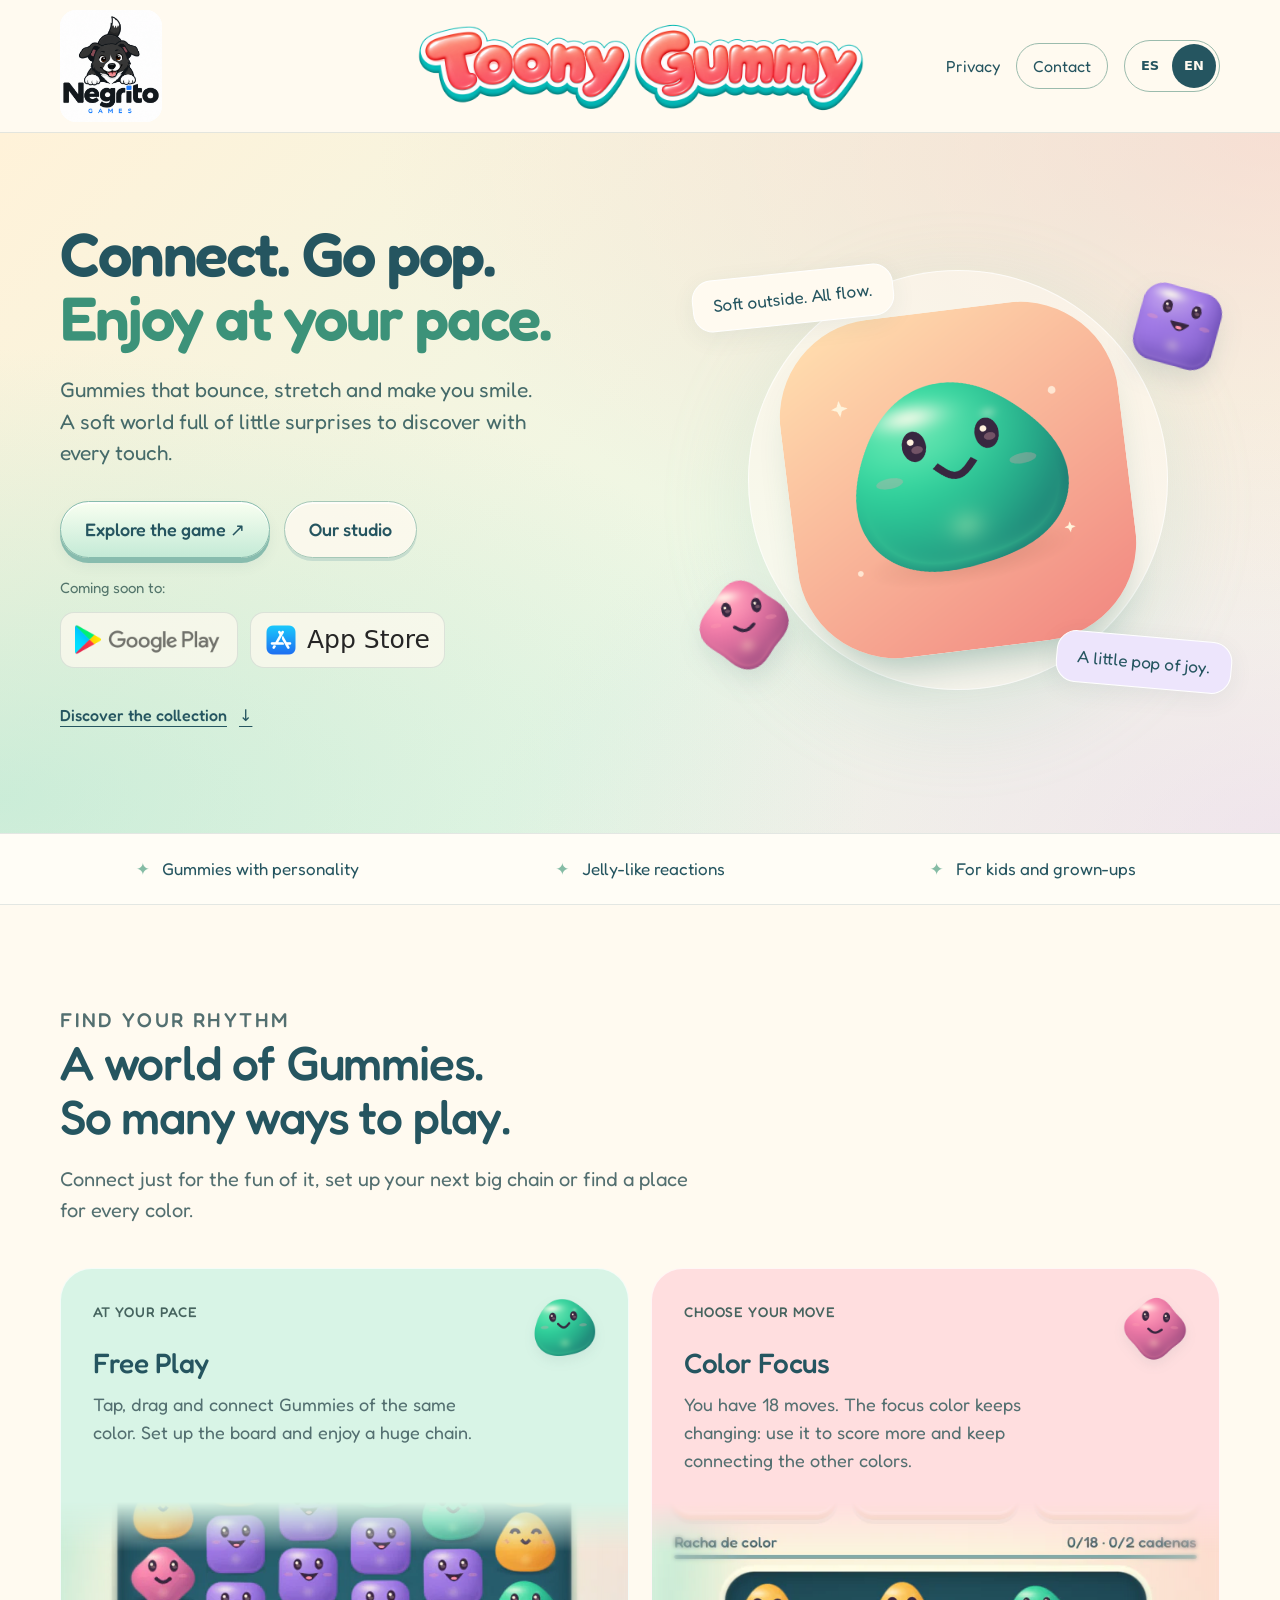
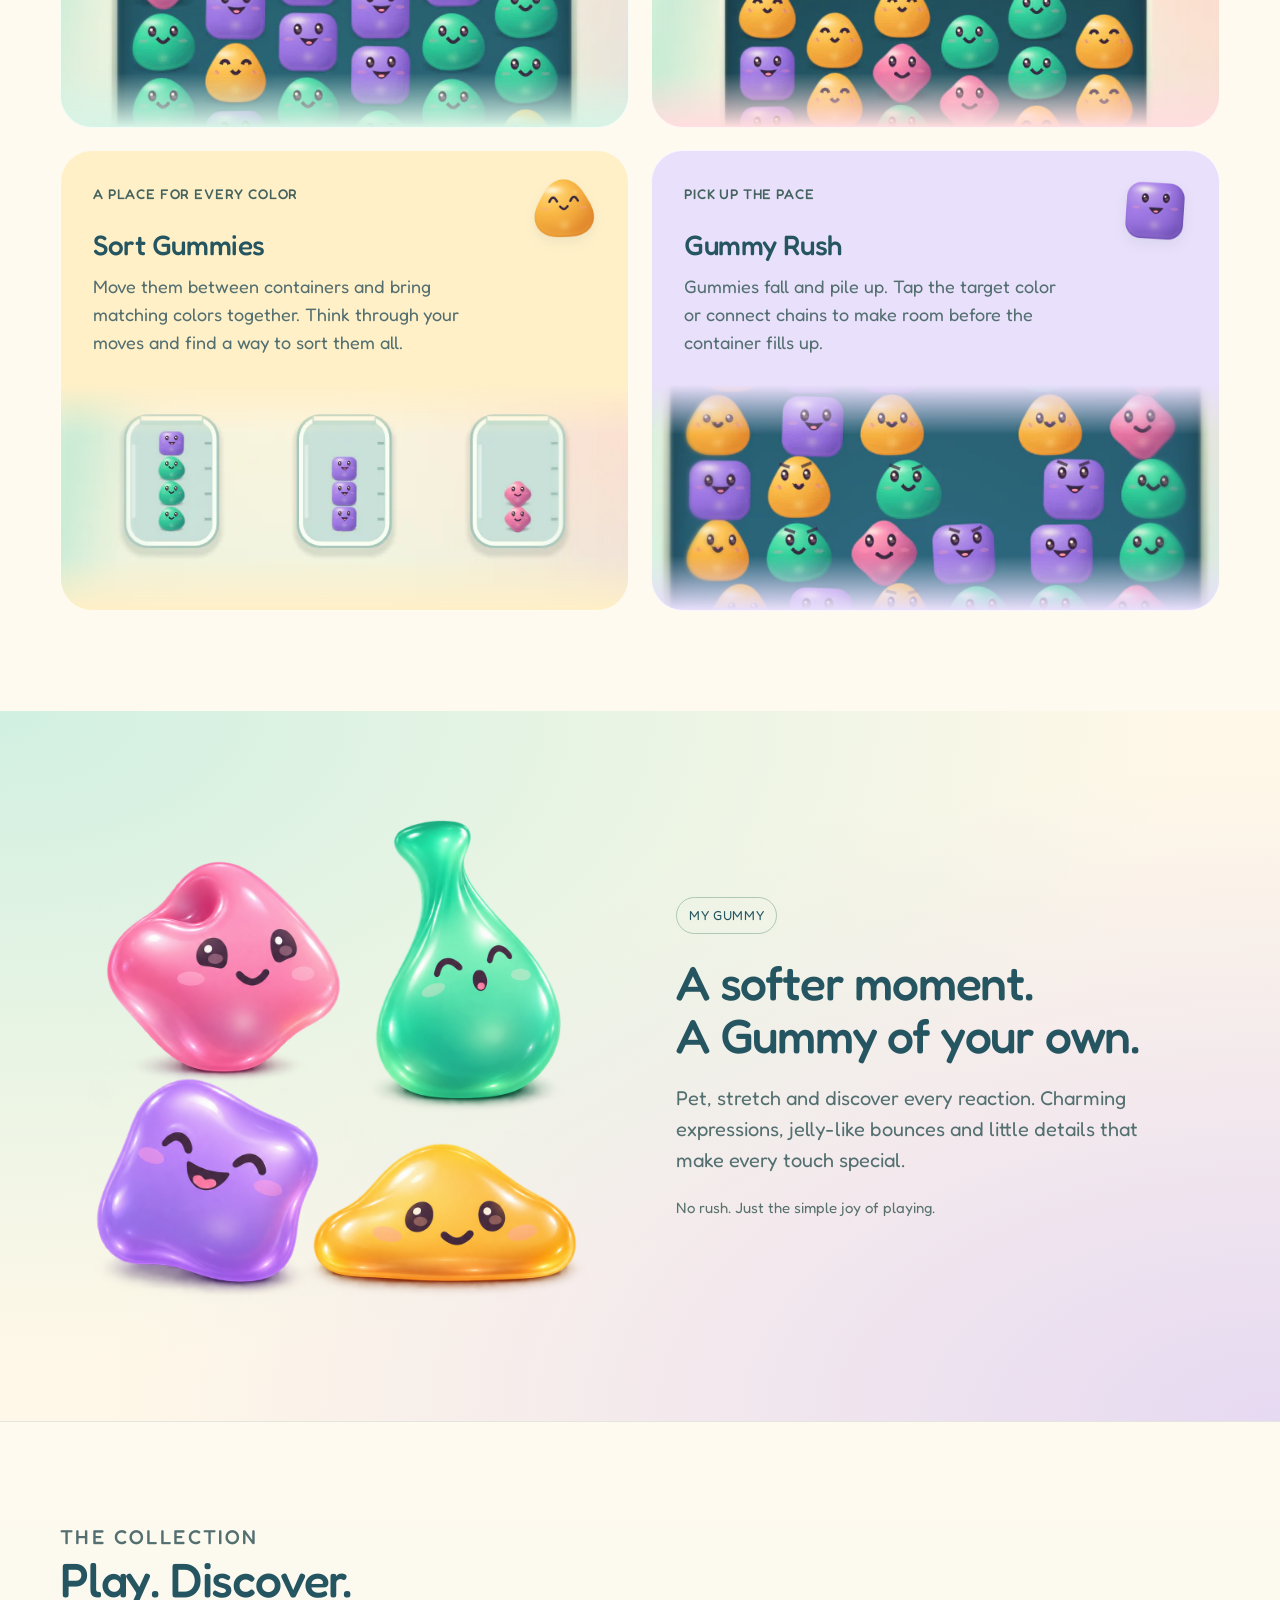
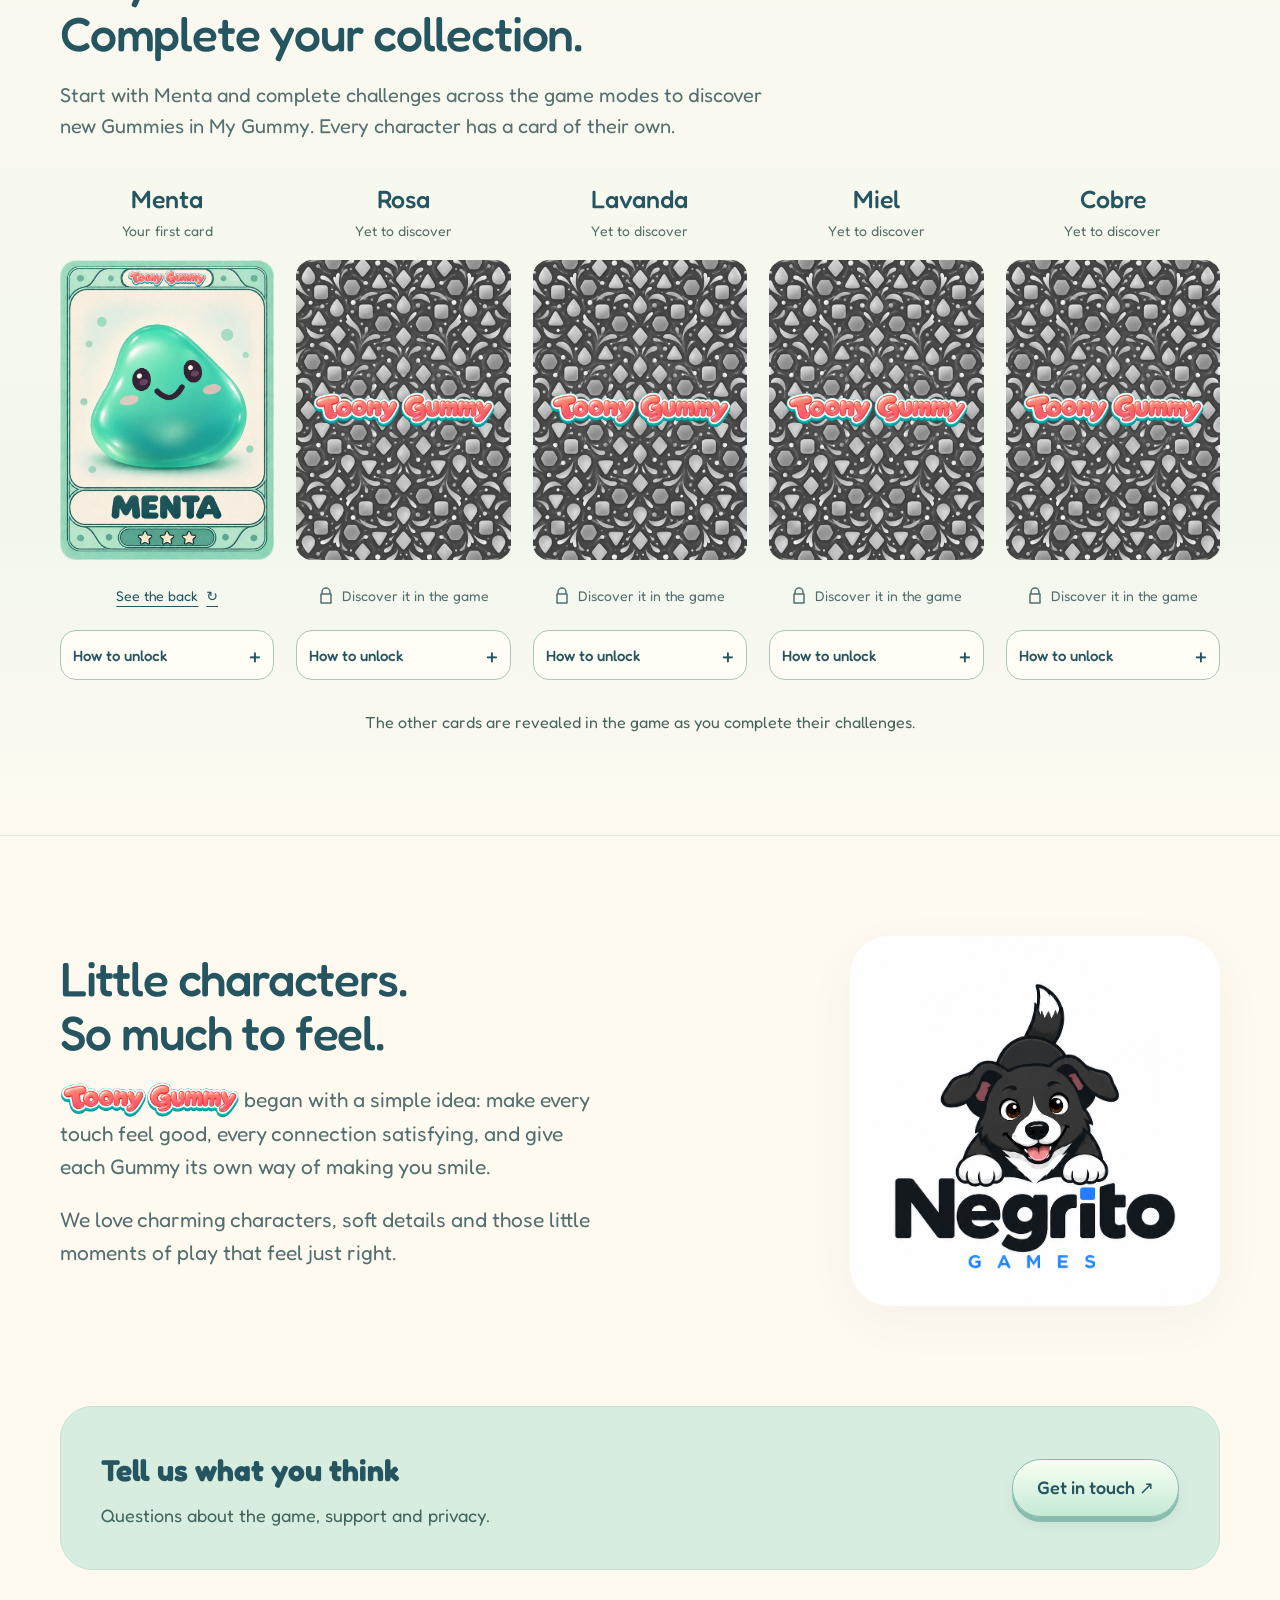
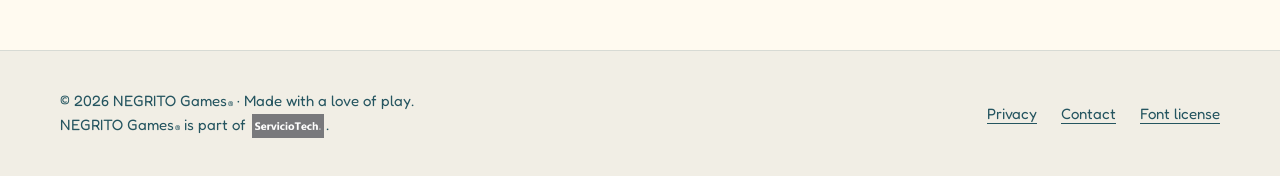
==== commit 6e623149: "Presentar la colección con Menta visible y cuatro cartas ocultas" ====
--- a/en/index.html
+++ b/en/index.html
@@ -2,7 +2,7 @@
 <html lang="en"><head><meta charset="utf-8"><meta name="viewport" content="width=device-width,initial-scale=1"><meta name="theme-color" content="#fff3d5">
 <title>NEGRITO Games® · Toony Gummy</title><meta name="description" content="Meet Toony Gummy: colors to connect, Gummies to sort and characters full of personality."><link rel="canonical" href="https://www.negritogames.com.ar/en/"><link rel="alternate" hreflang="es" href="https://www.negritogames.com.ar/"><link rel="alternate" hreflang="en" href="https://www.negritogames.com.ar/en/"><link rel="alternate" hreflang="x-default" href="https://www.negritogames.com.ar/">
 <meta property="og:title" content="NEGRITO Games® · Toony Gummy"><meta property="og:description" content="Meet Toony Gummy: colors to connect, Gummies to sort and characters full of personality."><meta property="og:type" content="website"><meta property="og:url" content="https://www.negritogames.com.ar/en/"><meta property="og:image" content="https://www.negritogames.com.ar/assets/toony-icon.png">
-<link rel="icon" type="image/png" href="../assets/toony-icon.png"><link rel="stylesheet" href="../site.css?v=5ced08537442"></head>
+<link rel="icon" type="image/png" href="../assets/toony-icon.png"><link rel="stylesheet" href="../site.css?v=c71c545e3f3b"></head>
 <body><a class="skip" href="#contenido">Skip to content</a>
 <header class="topbar"><div class="wrap nav nav-with-game">
 <a class="studio" href="../en/" aria-label="NEGRITO Games®, home"><span class="studio-crop"><img src="../assets/negrito-games.png?v=21ca5c7ddd40" width="941" height="1672" alt="NEGRITO Games logo"></span></a>
@@ -14,7 +14,7 @@
 <h1>Connect. Go pop.<br><em>Enjoy at your pace.</em></h1>
 <p class="hero-copy">Gummies that bounce, stretch and make you smile. A soft world full of little surprises to discover with every touch.</p>
 <div class="actions"><a class="pill primary" href="#modos">Explore the game <span aria-hidden="true">&nbsp;↗</span></a><a class="pill secondary" href="#negrito-games">Our studio</a></div>
-<div class="availability"><p>Coming soon to:</p><ul class="store-platforms" aria-label="Planned launch platforms"><li class="store-platform"><img class="google-play-wordmark" src="../assets/google-play-wordmark.png?v=2bcef13146c7" width="390" height="75" alt="Google Play"></li><li class="store-platform"><img src="../assets/app-store-icon.png?v=76ea0b872384" width="32" height="32" alt=""><span>App Store</span></li></ul></div></div>
+<div class="availability"><p>Coming soon to:</p><ul class="store-platforms" aria-label="Planned launch platforms"><li class="store-platform"><img class="google-play-wordmark" src="../assets/google-play-wordmark.png?v=2bcef13146c7" width="390" height="75" alt="Google Play"></li><li class="store-platform"><img src="../assets/app-store-icon.png?v=76ea0b872384" width="32" height="32" alt=""><span>App Store</span></li></ul></div><a class="collection-jump" href="#coleccion">Discover the collection <span aria-hidden="true">↓</span></a></div>
 <div class="gummy-stage"><div class="halo-disc" aria-hidden="true"></div><div class="stage-tag tag-one">Soft outside. All flow.</div><img class="app-icon" src="../assets/toony-icon.png?v=2274e91011d6" width="2048" height="2048" alt="Smiling mint Gummy, Toony Gummy app icon"><img class="hero-friend friend-rosa" src="../assets/gummy-rosa.png?v=f80ca1d0c939" width="2048" height="2048" alt="Pink Gummy with a sweet smile"><img class="hero-friend friend-lavanda" src="../assets/gummy-lavanda.png?v=4c5a17d1c0e8" width="2048" height="2048" alt="Smiling lavender Gummy"><div class="stage-tag tag-two">A little pop of joy.</div></div>
 </div></section>
 <div class="ribbon"><div class="wrap ribbon-inner"><span><b aria-hidden="true">✦</b> Gummies with personality</span><span><b aria-hidden="true">✦</b> Jelly-like reactions</span><span><b aria-hidden="true">✦</b> For kids and grown-ups</span></div></div>
@@ -26,6 +26,7 @@
 <article class="mode lavender"><span class="mode-kicker">Pick up the pace</span><img class="mode-gummy" src="../assets/gummy-lavanda.png?v=4c5a17d1c0e8" width="2048" height="2048" alt="Lavender Gummy" loading="lazy"><h3>Gummy Rush</h3><p>Gummies fall and pile up. Tap the target color or connect chains to make room before the container fills up.</p><figure class="mode-preview preview-rush"><img src="../assets/play-rush.webp?v=1a977c2440d7" width="720" height="1280" alt="Gummies falling and piling up in Gummy Rush" loading="lazy" decoding="async"></figure></article>
 </div></section>
 <section class="section touch-section"><div class="wrap touch-grid"><figure class="touch-art"><img class="my-gummy-poses" src="../assets/my-gummy-static-poses.png?v=0e402f2b65c9" width="1254" height="1254" alt="Four Gummies in static 3D poses: pressed Pink, stretched Mint, tickled Lavender and squashed Honey" loading="lazy" decoding="async"></figure><div class="touch-copy"><span class="small-label">MY GUMMY</span><h2>A softer moment.<br>A Gummy of your own.</h2><p>Pet, stretch and discover every reaction. Charming expressions, jelly-like bounces and little details that make every touch special.</p><p class="plain-note">No rush. Just the simple joy of playing.</p></div></div></section>
+<section class="section collection-section" id="coleccion" aria-labelledby="collection-title"><div class="wrap"><div class="section-heading"><p class="eyebrow">The collection</p><h2 id="collection-title">Play. Discover.<br>Complete your collection.</h2><p>Start with Menta and complete challenges across the game modes to discover new Gummies in My Gummy. Every character has a card of their own.</p></div><p class="collection-scroll-hint">Swipe to explore the collection <span aria-hidden="true">→</span></p><ul class="collection-grid" aria-label="Collection cards"><li class="collection-item"><div class="collection-meta"><h3>Menta</h3><p>Your first card</p></div><details class="collection-flip"><summary aria-label="Turn Menta&#x27;s card"><span class="collection-turn" aria-hidden="true"><img class="collection-face" src="../assets/card-menta.webp?v=d6a5d7056236" width="720" height="1008" alt="" loading="lazy" decoding="async"><img class="collection-face collection-face-back" src="../assets/card-back.webp?v=adda9d8f0c58" width="720" height="1008" alt="" loading="lazy" decoding="async"></span><span class="collection-action"><span class="collection-to-back">See the back</span><span class="collection-to-front">See Menta</span><span aria-hidden="true">↻</span></span></summary><p class="visually-hidden">Gray card back with the original logo in color. Activate the control again to see Menta.</p></details><details class="collection-requirements"><summary>How to unlock</summary><div><ul><li>Enter My Gummy for the first time and let it finish loading.</li></ul></div></details></li><li class="collection-item"><div class="collection-meta"><h3>Rosa</h3><p>Yet to discover</p></div><div class="collection-hidden"><img src="../assets/card-back.webp?v=adda9d8f0c58" width="720" height="1008" alt="Rosa&#x27;s card is hidden: gray back with the logo in color" loading="lazy" decoding="async"><p class="collection-action"><svg aria-hidden="true" width="16" height="18" viewBox="0 0 16 18" fill="none"><path d="M4 7V5a4 4 0 0 1 8 0v2M3 7h10v9H3z" stroke="currentColor" stroke-width="1.5" stroke-linecap="round" stroke-linejoin="round"/></svg><span>Discover it in the game</span></p></div><details class="collection-requirements"><summary>How to unlock</summary><div><p>Complete both challenges in the game:</p><ul><li>Connect a total of 20 chains in Free Play or Color Focus.</li><li>Connect at least 8 Gummies in a single chain.</li></ul></div></details></li><li class="collection-item"><div class="collection-meta"><h3>Lavanda</h3><p>Yet to discover</p></div><div class="collection-hidden"><img src="../assets/card-back.webp?v=adda9d8f0c58" width="720" height="1008" alt="Lavanda&#x27;s card is hidden: gray back with the logo in color" loading="lazy" decoding="async"><p class="collection-action"><svg aria-hidden="true" width="16" height="18" viewBox="0 0 16 18" fill="none"><path d="M4 7V5a4 4 0 0 1 8 0v2M3 7h10v9H3z" stroke="currentColor" stroke-width="1.5" stroke-linecap="round" stroke-linejoin="round"/></svg><span>Discover it in the game</span></p></div><details class="collection-requirements"><summary>How to unlock</summary><div><p>Complete both challenges in the game:</p><ul><li>Complete 5 games of Color Focus.</li><li>Create 10 specials in Free Play or Color Focus.</li></ul></div></details></li><li class="collection-item"><div class="collection-meta"><h3>Miel</h3><p>Yet to discover</p></div><div class="collection-hidden"><img src="../assets/card-back.webp?v=adda9d8f0c58" width="720" height="1008" alt="Miel&#x27;s card is hidden: gray back with the logo in color" loading="lazy" decoding="async"><p class="collection-action"><svg aria-hidden="true" width="16" height="18" viewBox="0 0 16 18" fill="none"><path d="M4 7V5a4 4 0 0 1 8 0v2M3 7h10v9H3z" stroke="currentColor" stroke-width="1.5" stroke-linecap="round" stroke-linejoin="round"/></svg><span>Discover it in the game</span></p></div><details class="collection-requirements"><summary>How to unlock</summary><div><p>Complete both challenges in the game:</p><ul><li>Beat the first 30 levels of Sort Gummies.</li><li>Reach 500 points in a single game of Gummy Rush.</li></ul></div></details></li><li class="collection-item"><div class="collection-meta"><h3>Cobre</h3><p>Yet to discover</p></div><div class="collection-hidden"><img src="../assets/card-back.webp?v=adda9d8f0c58" width="720" height="1008" alt="Cobre&#x27;s card is hidden: gray back with the logo in color" loading="lazy" decoding="async"><p class="collection-action"><svg aria-hidden="true" width="16" height="18" viewBox="0 0 16 18" fill="none"><path d="M4 7V5a4 4 0 0 1 8 0v2M3 7h10v9H3z" stroke="currentColor" stroke-width="1.5" stroke-linecap="round" stroke-linejoin="round"/></svg><span>Discover it in the game</span></p></div><details class="collection-requirements"><summary>How to unlock</summary><div><p>Complete both challenges in the game:</p><ul><li>Beat the first 100 levels of Sort Gummies.</li><li>Score more than 1000 points in a single game of Gummy Rush.</li></ul></div></details></li></ul><p class="collection-note">The other cards are revealed in the game as you complete their challenges.</p></div></section>
 <section class="section wrap" id="negrito-games"><div class="about-grid"><div class="about-copy"><h2>Little characters.<br>So much to feel.</h2><p><span class="toony-wordmark"><img src="../assets/toony-gummy.png?v=daf565818d6a" width="2172" height="724" alt="Toony Gummy"></span> began with a simple idea: make every touch feel good, every connection satisfying, and give each Gummy its own way of making you smile.</p><p>We love charming characters, soft details and those little moments of play that feel just right.</p></div><figure class="brand-card"><img src="../assets/negrito-games.png?v=21ca5c7ddd40" width="941" height="1672" alt="Negrito, the little dog in the NEGRITO Games logo" loading="lazy"></figure></div></section>
 <section class="wrap" style="padding-bottom:80px"><div class="contact-band"><div><h2>Tell us what you think</h2><p>Questions about the game, support and privacy.</p></div><a class="pill primary" href="mailto:serviciotechchivilcoy@gmail.com">Get in touch <span aria-hidden="true">&nbsp;↗</span></a></div></section>
 </main><footer class="footer"><div class="wrap footer-inner"><div><span>© 2026 NEGRITO Games<span class="registered">®</span> · Made with a love of play.</span><br><span>NEGRITO Games<span class="registered">®</span> is part of <a class="serviciotech-link" href="https://www.serviciotech.com.ar/" target="_blank" rel="noopener noreferrer"><img class="serviciotech-logo" src="../assets/serviciotech-logo.png?v=439c7f5a1507" width="480" height="160" alt="ServicioTech®"></a>.</span></div><div class="footer-links"><a href="../en/toony-gummy/privacy/">Privacy</a><a href="mailto:serviciotechchivilcoy@gmail.com">Contact</a><a href="../assets/OFL.txt">Font license</a></div></div></footer></body></html>
--- a/site.css
+++ b/site.css
@@ -58,4 +58,16 @@
 .touch-section{background:radial-gradient(ellipse at 0 0,#d1f0e1,transparent 65%),radial-gradient(ellipse at 100% 100%,#e6d9f2,transparent 65%),#fff8e8}
 .footer .serviciotech-link{width:4.8em}
 @media(max-width:650px){.hero-grid>div:first-child{min-width:0;width:100%;text-align:center}.hero h1,.hero-copy{margin-inline:auto}.hero .actions,.hero .store-platforms{display:grid;grid-template-columns:repeat(2,minmax(0,1fr));gap:10px;width:100%;max-width:390px;margin-inline:auto}.hero .actions{align-items:stretch}.hero .actions .pill{min-width:0;min-height:54px;padding:12px 10px;font-size:15px}.hero .availability{text-align:center}}
+.collection-jump{display:inline-flex;align-items:center;gap:12px;margin-top:26px;min-height:44px;font-size:16px;font-weight:500;text-underline-offset:5px;text-decoration-thickness:1px}
+.collection-section{background:linear-gradient(180deg,#fffaf0,#f1f7ed 68%,#fffaf0);border-block:1px solid var(--line)}
+.collection-section .section-heading{max-width:720px}.collection-grid{display:grid;grid-template-columns:repeat(5,minmax(0,1fr));align-items:start;gap:22px;list-style:none;margin:0;padding:0}
+.collection-item{min-width:0}.collection-meta{margin-bottom:18px;text-align:center}.collection-meta h3{font-size:25px;font-weight:500;line-height:1.2;margin:0 0 6px}.collection-meta p{font-size:14px;margin:0;color:#536f65}
+.collection-flip{position:relative}.collection-flip>summary{display:block;cursor:pointer;list-style:none;border-radius:14px}.collection-flip>summary::-webkit-details-marker{display:none}.collection-turn{display:grid;position:relative;aspect-ratio:5/7;transform-style:preserve-3d;transition:transform .65s cubic-bezier(.2,.7,.25,1)}
+.collection-face{grid-area:1/1;display:block;width:100%;height:100%;object-fit:contain;backface-visibility:hidden;-webkit-backface-visibility:hidden}.collection-face-back{transform:rotateY(180deg)}.collection-flip[open] .collection-turn{transform:rotateY(180deg)}
+.collection-hidden>img{display:block;width:100%;height:auto;aspect-ratio:5/7;object-fit:contain}.collection-action{display:flex;align-items:center;justify-content:center;gap:8px;min-height:52px;margin:10px 0 0;font-size:14px;line-height:1.3;text-align:center;color:#46645c}.collection-flip .collection-action{color:var(--ink);text-decoration:underline;text-underline-offset:5px}.collection-action svg{flex-shrink:0}
+.collection-to-front{display:none}.collection-flip[open] .collection-to-front{display:inline}.collection-flip[open] .collection-to-back{display:none}
+.collection-requirements{margin-top:8px;border:1px solid #a6c8b8;border-radius:16px;background:#fffdf6}.collection-requirements>summary{display:flex;align-items:center;justify-content:space-between;gap:8px;min-height:48px;padding:12px;font-size:15px;font-weight:500;line-height:1.3;cursor:pointer;list-style:none}.collection-requirements>summary::-webkit-details-marker{display:none}.collection-requirements>summary:after{content:'+';font-size:22px;line-height:1;font-weight:400}.collection-requirements[open]>summary:after{content:'−'}.collection-requirements>div{padding:0 14px 16px;font-size:15px;line-height:1.55}.collection-requirements p{margin:0 0 10px;color:#31565d}.collection-requirements ul{margin:0;padding-left:19px;color:#31565d}.collection-requirements li+li{margin-top:10px}
+.collection-note{max-width:650px;margin:30px auto 0;text-align:center;font-size:16px;color:#46645c!important}.collection-scroll-hint{display:none}.visually-hidden{position:absolute;width:1px;height:1px;padding:0;margin:-1px;overflow:hidden;clip:rect(0,0,0,0);white-space:nowrap;border:0}
+@media(max-width:1100px){.collection-grid{gap:14px}.collection-meta h3{font-size:23px}.collection-action{font-size:13px}.collection-requirements>summary{font-size:14px;padding-inline:10px}}
+@media(max-width:850px){.collection-scroll-hint{display:flex;align-items:center;justify-content:space-between;gap:16px;margin:0 0 12px;font-size:14px;color:#46645c!important}.collection-grid{grid-template-columns:none;grid-auto-flow:column;grid-auto-columns:min(68vw,280px);gap:24px;overflow-x:auto;overscroll-behavior-x:contain;scroll-snap-type:x mandatory;scroll-padding-inline:8px;padding:8px 8px 22px;margin-inline:-8px;scrollbar-width:thin;scrollbar-color:#88bcae #e2eee5}.collection-item{scroll-snap-align:start;scroll-snap-stop:always}.collection-action{font-size:15px}.collection-meta h3{font-size:26px}.collection-meta p{font-size:15px}.collection-requirements>summary{font-size:16px;padding:14px}.collection-requirements>div{font-size:16px}}
 @media(prefers-reduced-motion:reduce){html{scroll-behavior:auto}*,*:before,*:after{animation:none!important;transition:none!important}}
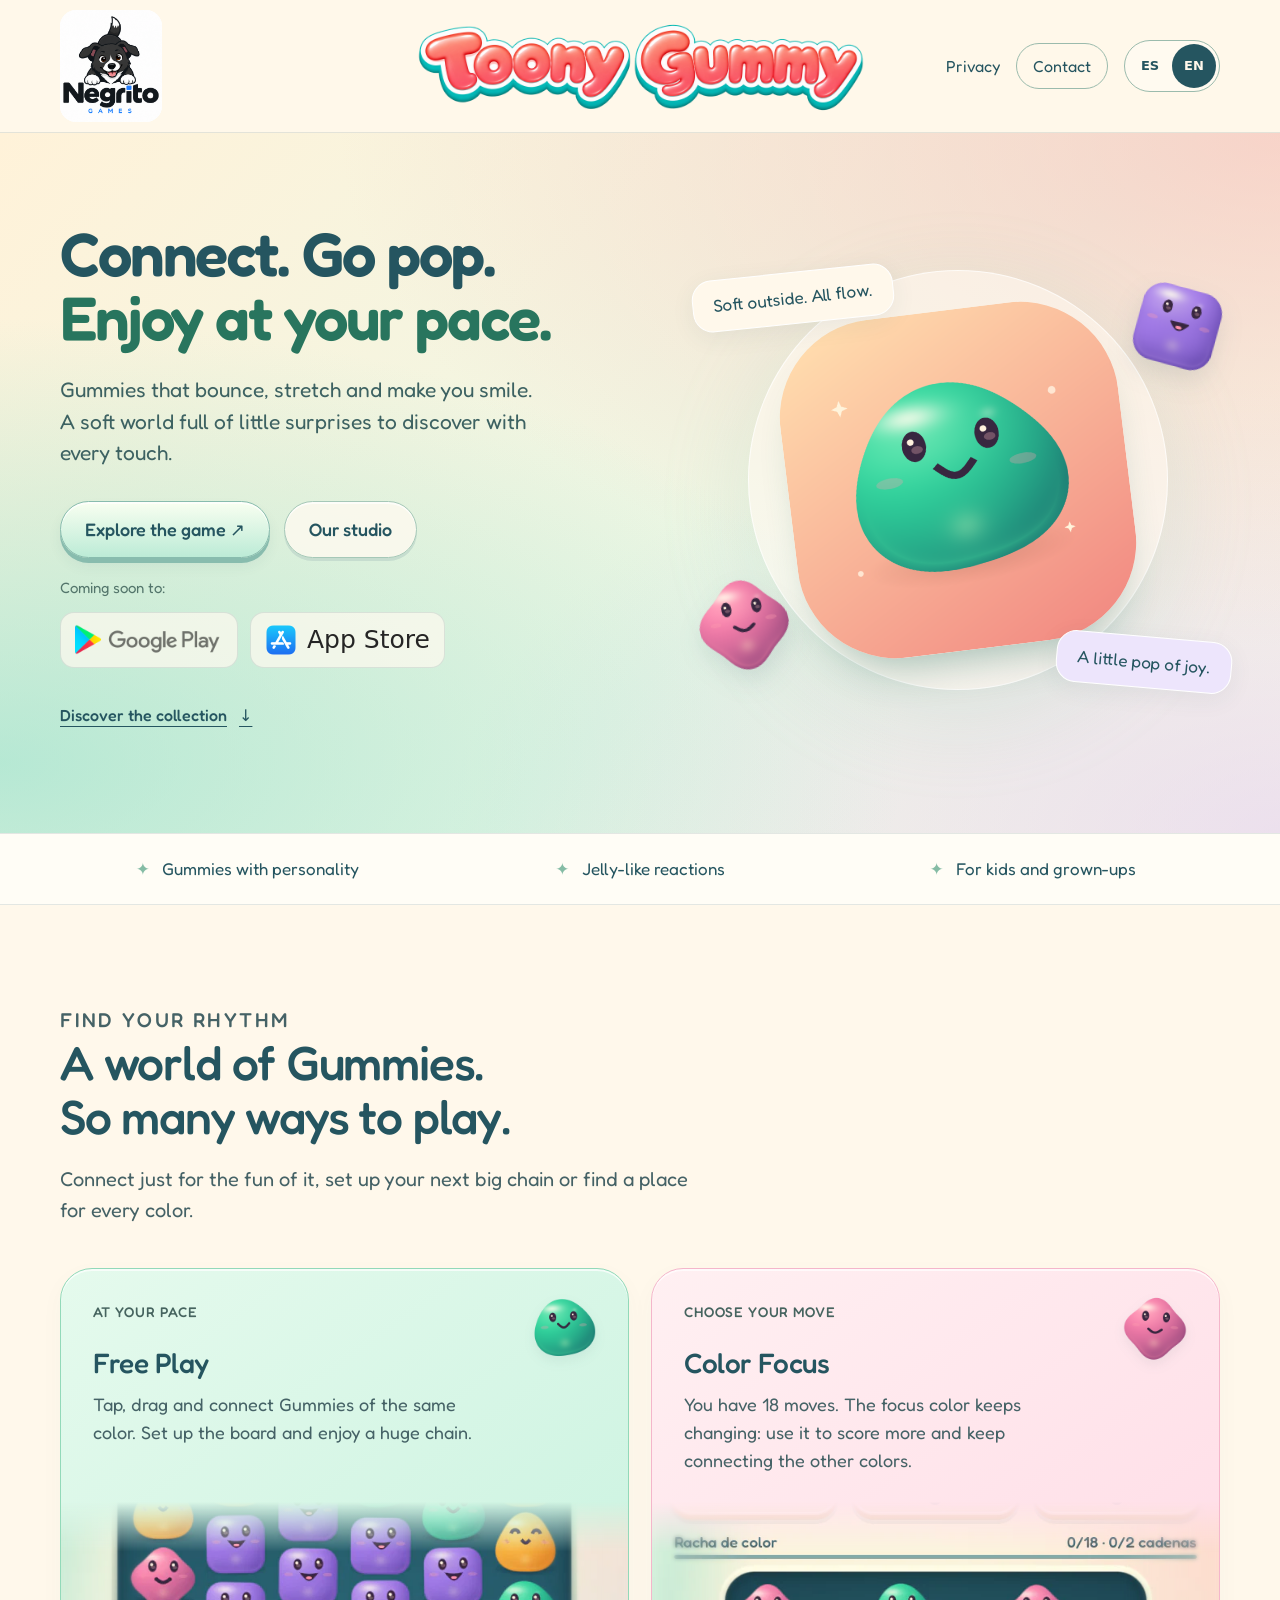
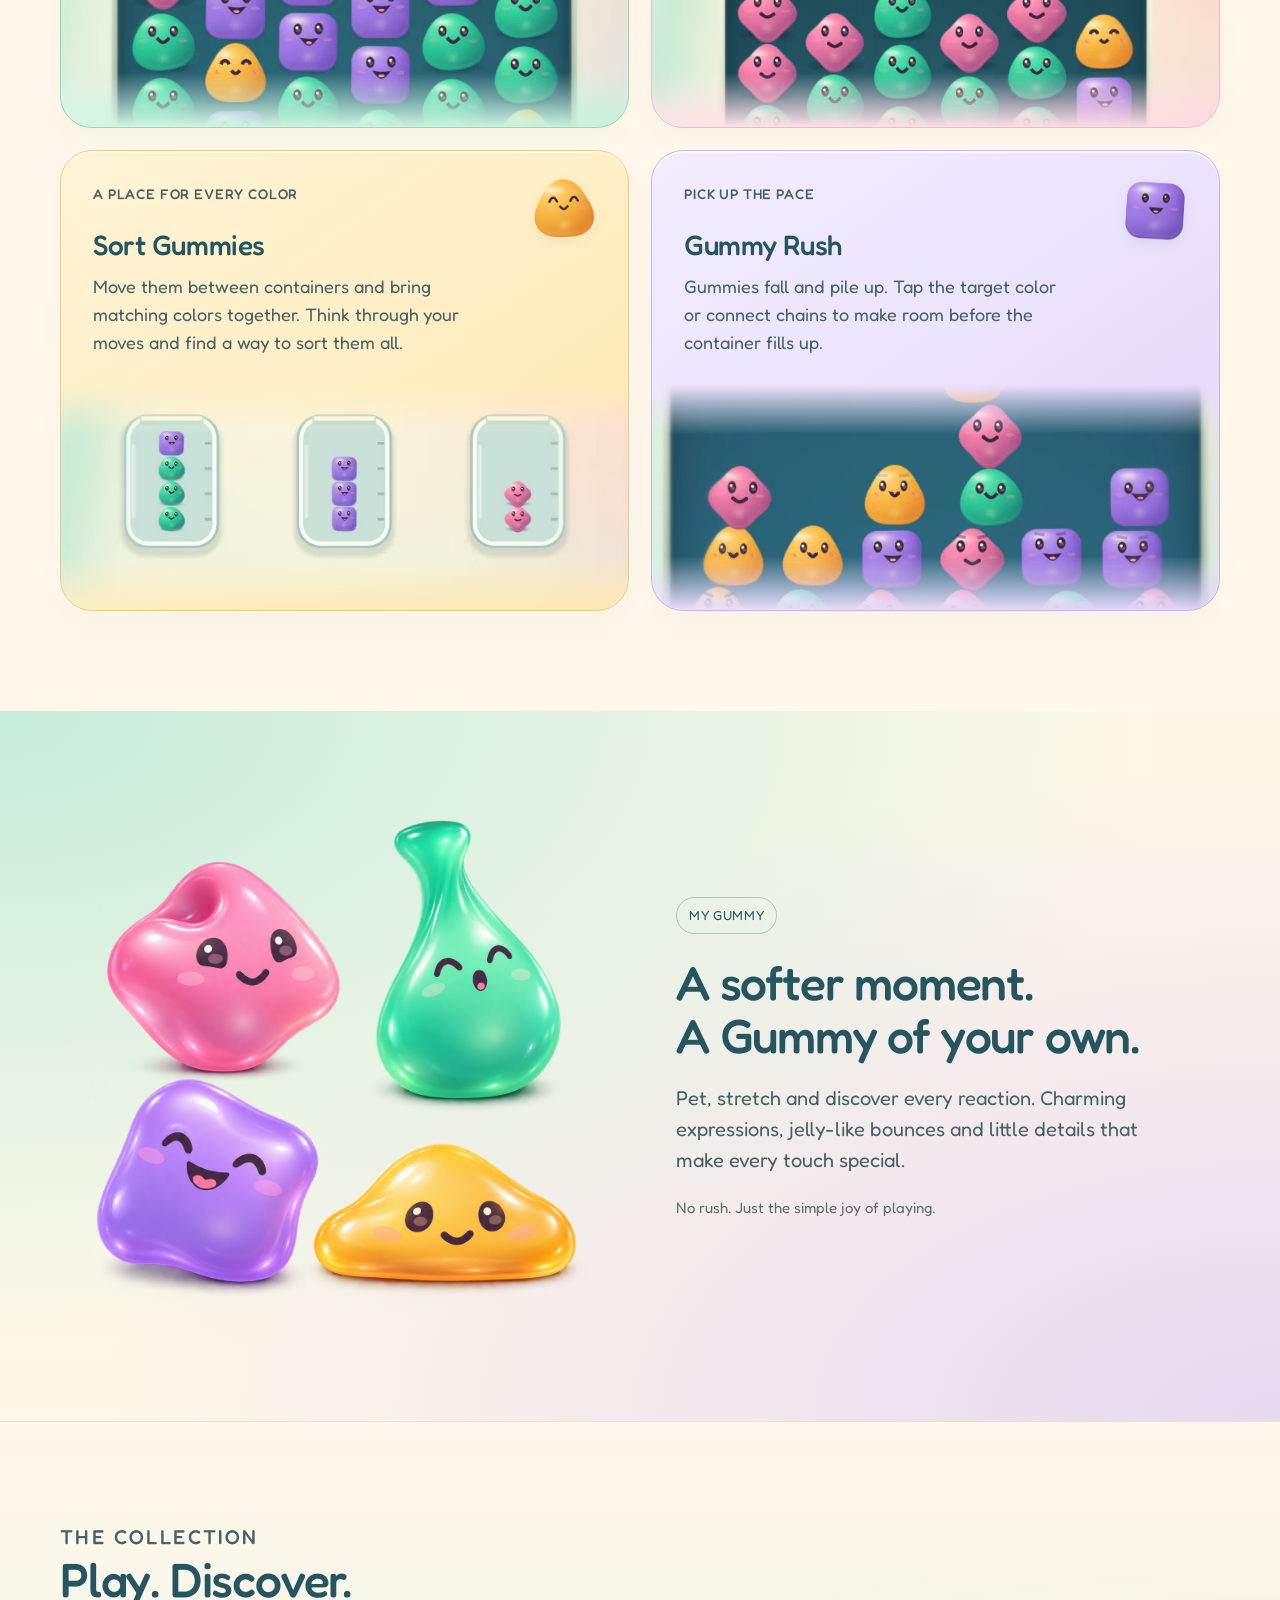
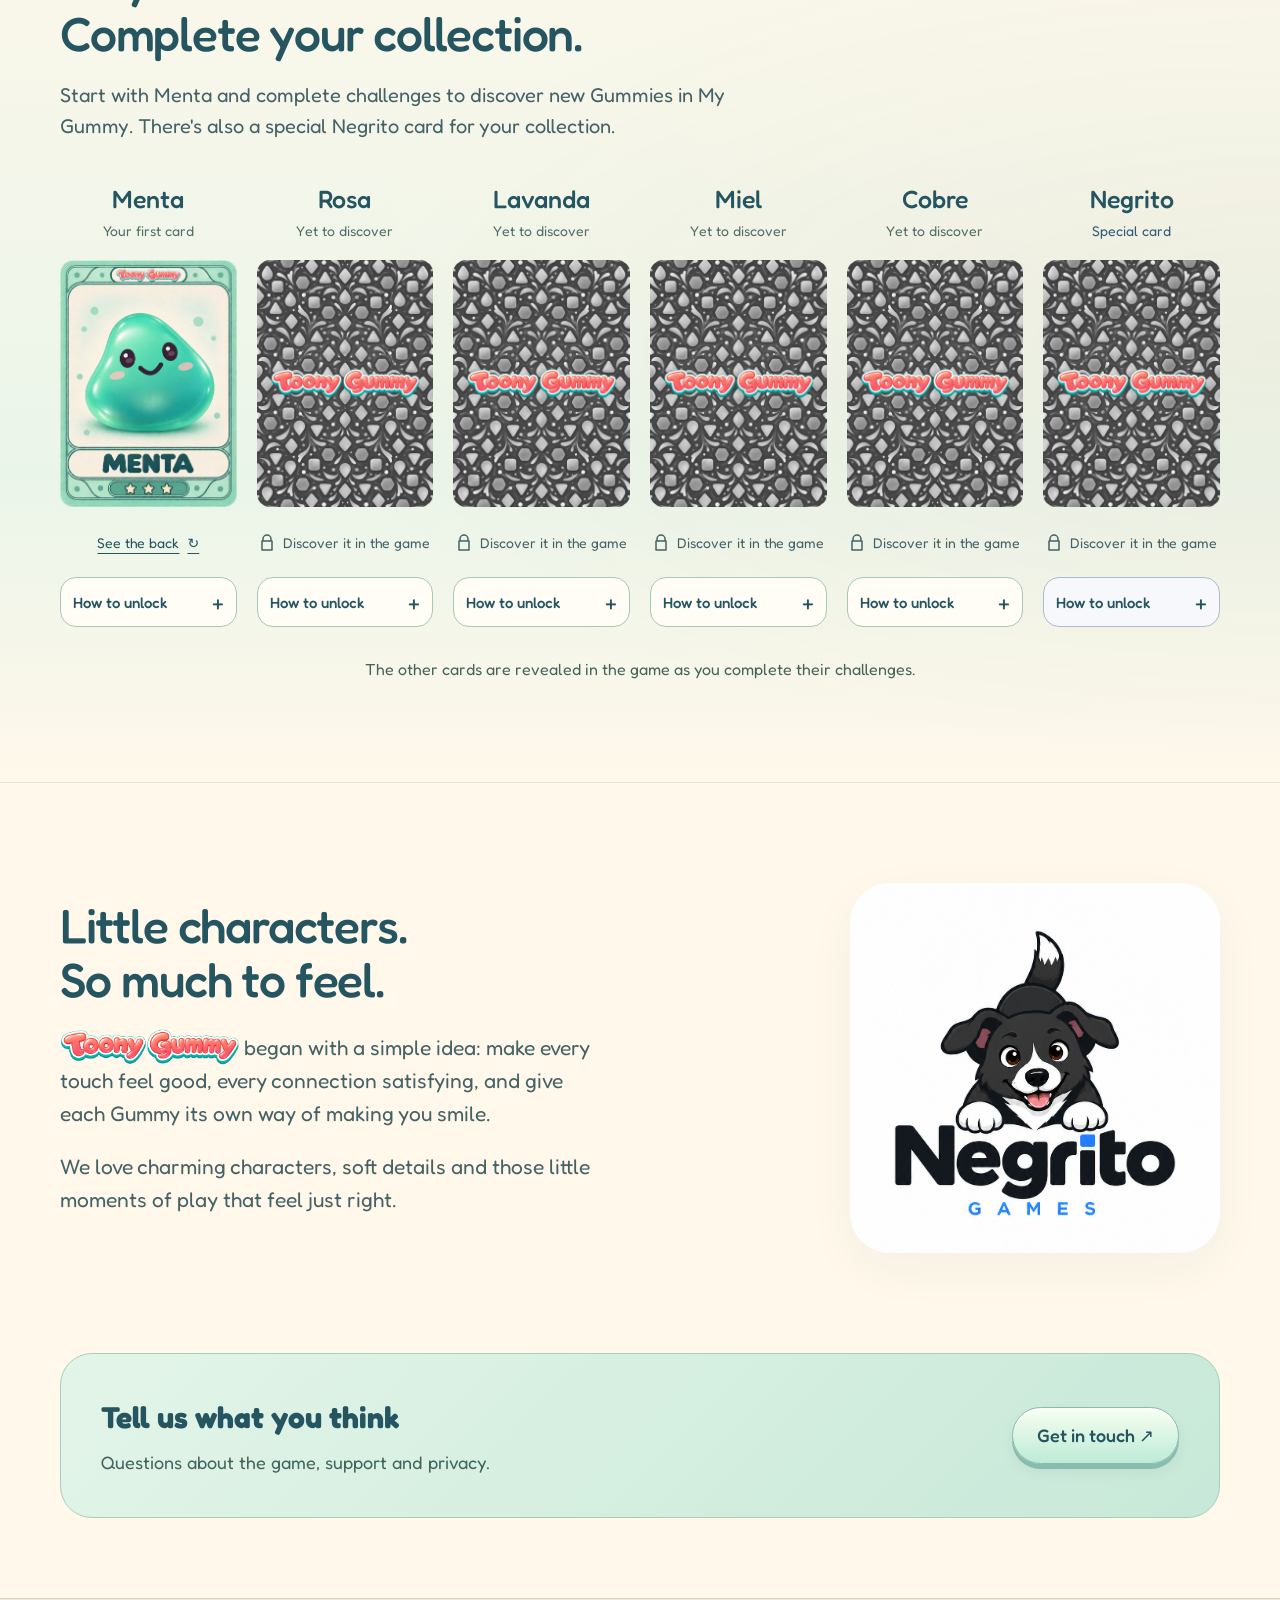
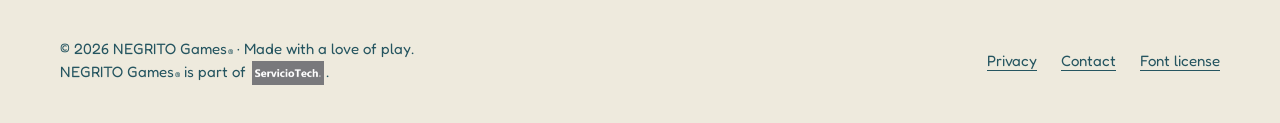
==== commit 6a1f3d5a: "Actualizar paleta, capturas y colección con Negrito" ====
--- a/en/index.html
+++ b/en/index.html
@@ -2,7 +2,7 @@
 <html lang="en"><head><meta charset="utf-8"><meta name="viewport" content="width=device-width,initial-scale=1"><meta name="theme-color" content="#fff3d5">
 <title>NEGRITO Games® · Toony Gummy</title><meta name="description" content="Meet Toony Gummy: colors to connect, Gummies to sort and characters full of personality."><link rel="canonical" href="https://www.negritogames.com.ar/en/"><link rel="alternate" hreflang="es" href="https://www.negritogames.com.ar/"><link rel="alternate" hreflang="en" href="https://www.negritogames.com.ar/en/"><link rel="alternate" hreflang="x-default" href="https://www.negritogames.com.ar/">
 <meta property="og:title" content="NEGRITO Games® · Toony Gummy"><meta property="og:description" content="Meet Toony Gummy: colors to connect, Gummies to sort and characters full of personality."><meta property="og:type" content="website"><meta property="og:url" content="https://www.negritogames.com.ar/en/"><meta property="og:image" content="https://www.negritogames.com.ar/assets/toony-icon.png">
-<link rel="icon" type="image/png" href="../assets/toony-icon.png"><link rel="stylesheet" href="../site.css?v=c71c545e3f3b"></head>
+<link rel="icon" type="image/png" href="../assets/toony-icon.png"><link rel="stylesheet" href="../site.css?v=e5e79763d32f"></head>
 <body><a class="skip" href="#contenido">Skip to content</a>
 <header class="topbar"><div class="wrap nav nav-with-game">
 <a class="studio" href="../en/" aria-label="NEGRITO Games®, home"><span class="studio-crop"><img src="../assets/negrito-games.png?v=21ca5c7ddd40" width="941" height="1672" alt="NEGRITO Games logo"></span></a>
@@ -20,13 +20,13 @@
 <div class="ribbon"><div class="wrap ribbon-inner"><span><b aria-hidden="true">✦</b> Gummies with personality</span><span><b aria-hidden="true">✦</b> Jelly-like reactions</span><span><b aria-hidden="true">✦</b> For kids and grown-ups</span></div></div>
 <section class="section wrap" id="modos"><div class="section-heading"><p class="eyebrow">Find your rhythm</p><h2>A world of Gummies.<br>So many ways to play.</h2><p>Connect just for the fun of it, set up your next big chain or find a place for every color.</p></div>
 <div class="modes">
-<article class="mode mint"><span class="mode-kicker">At your pace</span><img class="mode-gummy" src="../assets/gummy-menta.png?v=a4ef413a8108" width="2048" height="2048" alt="Mint Gummy" loading="lazy"><h3>Free Play</h3><p>Tap, drag and connect Gummies of the same color. Set up the board and enjoy a huge chain.</p><figure class="mode-preview preview-libre"><img src="../assets/play-libre.webp?v=3130c08af264" width="720" height="1280" alt="A close-up of the Free Play board" loading="lazy" decoding="async"></figure></article>
-<article class="mode pink"><span class="mode-kicker">Choose your move</span><img class="mode-gummy" src="../assets/gummy-rosa.png?v=f80ca1d0c939" width="2048" height="2048" alt="Pink Gummy" loading="lazy"><h3>Color Focus</h3><p>You have 18 moves. The focus color keeps changing: use it to score more and keep connecting the other colors.</p><figure class="mode-preview preview-foco"><img src="../assets/play-foco.webp?v=9d4c5ec59590" width="720" height="1280" alt="The target and Gummies in Color Focus" loading="lazy" decoding="async"></figure></article>
-<article class="mode honey"><span class="mode-kicker">A place for every color</span><img class="mode-gummy" src="../assets/gummy-miel.png?v=de48579c2db1" width="2048" height="2048" alt="Honey Gummy" loading="lazy"><h3>Sort Gummies</h3><p>Move them between containers and bring matching colors together. Think through your moves and find a way to sort them all.</p><figure class="mode-preview preview-ordenar"><img src="../assets/play-ordenar.webp?v=a91ad2ce687b" width="720" height="1280" alt="Containers in a game of Sort Gummies" loading="lazy" decoding="async"></figure></article>
-<article class="mode lavender"><span class="mode-kicker">Pick up the pace</span><img class="mode-gummy" src="../assets/gummy-lavanda.png?v=4c5a17d1c0e8" width="2048" height="2048" alt="Lavender Gummy" loading="lazy"><h3>Gummy Rush</h3><p>Gummies fall and pile up. Tap the target color or connect chains to make room before the container fills up.</p><figure class="mode-preview preview-rush"><img src="../assets/play-rush.webp?v=1a977c2440d7" width="720" height="1280" alt="Gummies falling and piling up in Gummy Rush" loading="lazy" decoding="async"></figure></article>
+<article class="mode mint"><span class="mode-kicker">At your pace</span><img class="mode-gummy" src="../assets/gummy-menta.png?v=a4ef413a8108" width="2048" height="2048" alt="Mint Gummy" loading="lazy"><h3>Free Play</h3><p>Tap, drag and connect Gummies of the same color. Set up the board and enjoy a huge chain.</p><figure class="mode-preview preview-libre"><img src="../assets/play-libre.webp?v=eaea59086145" width="720" height="1280" alt="A close-up of the Free Play board" loading="lazy" decoding="async"></figure></article>
+<article class="mode pink"><span class="mode-kicker">Choose your move</span><img class="mode-gummy" src="../assets/gummy-rosa.png?v=f80ca1d0c939" width="2048" height="2048" alt="Pink Gummy" loading="lazy"><h3>Color Focus</h3><p>You have 18 moves. The focus color keeps changing: use it to score more and keep connecting the other colors.</p><figure class="mode-preview preview-foco"><img src="../assets/play-foco.webp?v=63ad28a6e670" width="720" height="1280" alt="The target and Gummies in Color Focus" loading="lazy" decoding="async"></figure></article>
+<article class="mode honey"><span class="mode-kicker">A place for every color</span><img class="mode-gummy" src="../assets/gummy-miel.png?v=de48579c2db1" width="2048" height="2048" alt="Honey Gummy" loading="lazy"><h3>Sort Gummies</h3><p>Move them between containers and bring matching colors together. Think through your moves and find a way to sort them all.</p><figure class="mode-preview preview-ordenar"><img src="../assets/play-ordenar.webp?v=79db1a5fb711" width="720" height="1280" alt="Containers in a game of Sort Gummies" loading="lazy" decoding="async"></figure></article>
+<article class="mode lavender"><span class="mode-kicker">Pick up the pace</span><img class="mode-gummy" src="../assets/gummy-lavanda.png?v=4c5a17d1c0e8" width="2048" height="2048" alt="Lavender Gummy" loading="lazy"><h3>Gummy Rush</h3><p>Gummies fall and pile up. Tap the target color or connect chains to make room before the container fills up.</p><figure class="mode-preview preview-rush"><img src="../assets/play-rush.webp?v=98f9e72c7d3a" width="720" height="1280" alt="Gummies falling and piling up in Gummy Rush" loading="lazy" decoding="async"></figure></article>
 </div></section>
 <section class="section touch-section"><div class="wrap touch-grid"><figure class="touch-art"><img class="my-gummy-poses" src="../assets/my-gummy-static-poses.png?v=0e402f2b65c9" width="1254" height="1254" alt="Four Gummies in static 3D poses: pressed Pink, stretched Mint, tickled Lavender and squashed Honey" loading="lazy" decoding="async"></figure><div class="touch-copy"><span class="small-label">MY GUMMY</span><h2>A softer moment.<br>A Gummy of your own.</h2><p>Pet, stretch and discover every reaction. Charming expressions, jelly-like bounces and little details that make every touch special.</p><p class="plain-note">No rush. Just the simple joy of playing.</p></div></div></section>
-<section class="section collection-section" id="coleccion" aria-labelledby="collection-title"><div class="wrap"><div class="section-heading"><p class="eyebrow">The collection</p><h2 id="collection-title">Play. Discover.<br>Complete your collection.</h2><p>Start with Menta and complete challenges across the game modes to discover new Gummies in My Gummy. Every character has a card of their own.</p></div><p class="collection-scroll-hint">Swipe to explore the collection <span aria-hidden="true">→</span></p><ul class="collection-grid" aria-label="Collection cards"><li class="collection-item"><div class="collection-meta"><h3>Menta</h3><p>Your first card</p></div><details class="collection-flip"><summary aria-label="Turn Menta&#x27;s card"><span class="collection-turn" aria-hidden="true"><img class="collection-face" src="../assets/card-menta.webp?v=d6a5d7056236" width="720" height="1008" alt="" loading="lazy" decoding="async"><img class="collection-face collection-face-back" src="../assets/card-back.webp?v=adda9d8f0c58" width="720" height="1008" alt="" loading="lazy" decoding="async"></span><span class="collection-action"><span class="collection-to-back">See the back</span><span class="collection-to-front">See Menta</span><span aria-hidden="true">↻</span></span></summary><p class="visually-hidden">Gray card back with the original logo in color. Activate the control again to see Menta.</p></details><details class="collection-requirements"><summary>How to unlock</summary><div><ul><li>Enter My Gummy for the first time and let it finish loading.</li></ul></div></details></li><li class="collection-item"><div class="collection-meta"><h3>Rosa</h3><p>Yet to discover</p></div><div class="collection-hidden"><img src="../assets/card-back.webp?v=adda9d8f0c58" width="720" height="1008" alt="Rosa&#x27;s card is hidden: gray back with the logo in color" loading="lazy" decoding="async"><p class="collection-action"><svg aria-hidden="true" width="16" height="18" viewBox="0 0 16 18" fill="none"><path d="M4 7V5a4 4 0 0 1 8 0v2M3 7h10v9H3z" stroke="currentColor" stroke-width="1.5" stroke-linecap="round" stroke-linejoin="round"/></svg><span>Discover it in the game</span></p></div><details class="collection-requirements"><summary>How to unlock</summary><div><p>Complete both challenges in the game:</p><ul><li>Connect a total of 20 chains in Free Play or Color Focus.</li><li>Connect at least 8 Gummies in a single chain.</li></ul></div></details></li><li class="collection-item"><div class="collection-meta"><h3>Lavanda</h3><p>Yet to discover</p></div><div class="collection-hidden"><img src="../assets/card-back.webp?v=adda9d8f0c58" width="720" height="1008" alt="Lavanda&#x27;s card is hidden: gray back with the logo in color" loading="lazy" decoding="async"><p class="collection-action"><svg aria-hidden="true" width="16" height="18" viewBox="0 0 16 18" fill="none"><path d="M4 7V5a4 4 0 0 1 8 0v2M3 7h10v9H3z" stroke="currentColor" stroke-width="1.5" stroke-linecap="round" stroke-linejoin="round"/></svg><span>Discover it in the game</span></p></div><details class="collection-requirements"><summary>How to unlock</summary><div><p>Complete both challenges in the game:</p><ul><li>Complete 5 games of Color Focus.</li><li>Create 10 specials in Free Play or Color Focus.</li></ul></div></details></li><li class="collection-item"><div class="collection-meta"><h3>Miel</h3><p>Yet to discover</p></div><div class="collection-hidden"><img src="../assets/card-back.webp?v=adda9d8f0c58" width="720" height="1008" alt="Miel&#x27;s card is hidden: gray back with the logo in color" loading="lazy" decoding="async"><p class="collection-action"><svg aria-hidden="true" width="16" height="18" viewBox="0 0 16 18" fill="none"><path d="M4 7V5a4 4 0 0 1 8 0v2M3 7h10v9H3z" stroke="currentColor" stroke-width="1.5" stroke-linecap="round" stroke-linejoin="round"/></svg><span>Discover it in the game</span></p></div><details class="collection-requirements"><summary>How to unlock</summary><div><p>Complete both challenges in the game:</p><ul><li>Beat the first 30 levels of Sort Gummies.</li><li>Reach 500 points in a single game of Gummy Rush.</li></ul></div></details></li><li class="collection-item"><div class="collection-meta"><h3>Cobre</h3><p>Yet to discover</p></div><div class="collection-hidden"><img src="../assets/card-back.webp?v=adda9d8f0c58" width="720" height="1008" alt="Cobre&#x27;s card is hidden: gray back with the logo in color" loading="lazy" decoding="async"><p class="collection-action"><svg aria-hidden="true" width="16" height="18" viewBox="0 0 16 18" fill="none"><path d="M4 7V5a4 4 0 0 1 8 0v2M3 7h10v9H3z" stroke="currentColor" stroke-width="1.5" stroke-linecap="round" stroke-linejoin="round"/></svg><span>Discover it in the game</span></p></div><details class="collection-requirements"><summary>How to unlock</summary><div><p>Complete both challenges in the game:</p><ul><li>Beat the first 100 levels of Sort Gummies.</li><li>Score more than 1000 points in a single game of Gummy Rush.</li></ul></div></details></li></ul><p class="collection-note">The other cards are revealed in the game as you complete their challenges.</p></div></section>
+<section class="section collection-section" id="coleccion" aria-labelledby="collection-title"><div class="wrap"><div class="section-heading"><p class="eyebrow">The collection</p><h2 id="collection-title">Play. Discover.<br>Complete your collection.</h2><p>Start with Menta and complete challenges to discover new Gummies in My Gummy. There&#x27;s also a special Negrito card for your collection.</p></div><p class="collection-scroll-hint">Swipe to explore the collection <span aria-hidden="true">→</span></p><ul class="collection-grid" aria-label="Collection cards"><li class="collection-item"><div class="collection-meta"><h3>Menta</h3><p>Your first card</p></div><details class="collection-flip"><summary aria-label="Turn Menta&#x27;s card"><span class="collection-turn" aria-hidden="true"><img class="collection-face" src="../assets/card-menta.webp?v=d6a5d7056236" width="720" height="1008" alt="" loading="lazy" decoding="async"><img class="collection-face collection-face-back" src="../assets/card-back.webp?v=adda9d8f0c58" width="720" height="1008" alt="" loading="lazy" decoding="async"></span><span class="collection-action"><span class="collection-to-back">See the back</span><span class="collection-to-front">See Menta</span><span aria-hidden="true">↻</span></span></summary><p class="visually-hidden">Gray card back with the original logo in color. Activate the control again to see Menta.</p></details><details class="collection-requirements"><summary>How to unlock</summary><div><ul><li>Enter My Gummy for the first time and let it finish loading.</li></ul></div></details></li><li class="collection-item"><div class="collection-meta"><h3>Rosa</h3><p>Yet to discover</p></div><div class="collection-hidden"><img src="../assets/card-back.webp?v=adda9d8f0c58" width="720" height="1008" alt="Rosa&#x27;s card is hidden: gray back with the logo in color" loading="lazy" decoding="async"><p class="collection-action"><svg aria-hidden="true" width="16" height="18" viewBox="0 0 16 18" fill="none"><path d="M4 7V5a4 4 0 0 1 8 0v2M3 7h10v9H3z" stroke="currentColor" stroke-width="1.5" stroke-linecap="round" stroke-linejoin="round"/></svg><span>Discover it in the game</span></p></div><details class="collection-requirements"><summary>How to unlock</summary><div><p>Complete both challenges in the game:</p><ul><li>Connect a total of 20 chains in Free Play or Color Focus.</li><li>Connect at least 8 Gummies in a single chain.</li></ul></div></details></li><li class="collection-item"><div class="collection-meta"><h3>Lavanda</h3><p>Yet to discover</p></div><div class="collection-hidden"><img src="../assets/card-back.webp?v=adda9d8f0c58" width="720" height="1008" alt="Lavanda&#x27;s card is hidden: gray back with the logo in color" loading="lazy" decoding="async"><p class="collection-action"><svg aria-hidden="true" width="16" height="18" viewBox="0 0 16 18" fill="none"><path d="M4 7V5a4 4 0 0 1 8 0v2M3 7h10v9H3z" stroke="currentColor" stroke-width="1.5" stroke-linecap="round" stroke-linejoin="round"/></svg><span>Discover it in the game</span></p></div><details class="collection-requirements"><summary>How to unlock</summary><div><p>Complete both challenges in the game:</p><ul><li>Complete 5 games of Color Focus.</li><li>Create 10 specials in Free Play or Color Focus.</li></ul></div></details></li><li class="collection-item"><div class="collection-meta"><h3>Miel</h3><p>Yet to discover</p></div><div class="collection-hidden"><img src="../assets/card-back.webp?v=adda9d8f0c58" width="720" height="1008" alt="Miel&#x27;s card is hidden: gray back with the logo in color" loading="lazy" decoding="async"><p class="collection-action"><svg aria-hidden="true" width="16" height="18" viewBox="0 0 16 18" fill="none"><path d="M4 7V5a4 4 0 0 1 8 0v2M3 7h10v9H3z" stroke="currentColor" stroke-width="1.5" stroke-linecap="round" stroke-linejoin="round"/></svg><span>Discover it in the game</span></p></div><details class="collection-requirements"><summary>How to unlock</summary><div><p>Complete both challenges in the game:</p><ul><li>Beat the first 30 levels of Sort Gummies.</li><li>Reach 500 points in a single game of Gummy Rush.</li></ul></div></details></li><li class="collection-item"><div class="collection-meta"><h3>Cobre</h3><p>Yet to discover</p></div><div class="collection-hidden"><img src="../assets/card-back.webp?v=adda9d8f0c58" width="720" height="1008" alt="Cobre&#x27;s card is hidden: gray back with the logo in color" loading="lazy" decoding="async"><p class="collection-action"><svg aria-hidden="true" width="16" height="18" viewBox="0 0 16 18" fill="none"><path d="M4 7V5a4 4 0 0 1 8 0v2M3 7h10v9H3z" stroke="currentColor" stroke-width="1.5" stroke-linecap="round" stroke-linejoin="round"/></svg><span>Discover it in the game</span></p></div><details class="collection-requirements"><summary>How to unlock</summary><div><p>Complete both challenges in the game:</p><ul><li>Beat the first 100 levels of Sort Gummies.</li><li>Score more than 1000 points in a single game of Gummy Rush.</li></ul></div></details></li><li class="collection-item collection-special"><div class="collection-meta"><h3>Negrito</h3><p>Special card</p></div><div class="collection-hidden"><img src="../assets/card-back.webp?v=adda9d8f0c58" width="720" height="1008" alt="Negrito&#x27;s card is hidden: gray back with the logo in color" loading="lazy" decoding="async"><p class="collection-action"><svg aria-hidden="true" width="16" height="18" viewBox="0 0 16 18" fill="none"><path d="M4 7V5a4 4 0 0 1 8 0v2M3 7h10v9H3z" stroke="currentColor" stroke-width="1.5" stroke-linecap="round" stroke-linejoin="round"/></svg><span>Discover it in the game</span></p></div><details class="collection-requirements"><summary>How to unlock</summary><div><ul><li>Open the game on 5 consecutive days to discover its challenges.</li></ul><p class="collection-special-note">A special collectible card, without a playable character in My Gummy.</p></div></details></li></ul><p class="collection-note">The other cards are revealed in the game as you complete their challenges.</p></div></section>
 <section class="section wrap" id="negrito-games"><div class="about-grid"><div class="about-copy"><h2>Little characters.<br>So much to feel.</h2><p><span class="toony-wordmark"><img src="../assets/toony-gummy.png?v=daf565818d6a" width="2172" height="724" alt="Toony Gummy"></span> began with a simple idea: make every touch feel good, every connection satisfying, and give each Gummy its own way of making you smile.</p><p>We love charming characters, soft details and those little moments of play that feel just right.</p></div><figure class="brand-card"><img src="../assets/negrito-games.png?v=21ca5c7ddd40" width="941" height="1672" alt="Negrito, the little dog in the NEGRITO Games logo" loading="lazy"></figure></div></section>
 <section class="wrap" style="padding-bottom:80px"><div class="contact-band"><div><h2>Tell us what you think</h2><p>Questions about the game, support and privacy.</p></div><a class="pill primary" href="mailto:serviciotechchivilcoy@gmail.com">Get in touch <span aria-hidden="true">&nbsp;↗</span></a></div></section>
 </main><footer class="footer"><div class="wrap footer-inner"><div><span>© 2026 NEGRITO Games<span class="registered">®</span> · Made with a love of play.</span><br><span>NEGRITO Games<span class="registered">®</span> is part of <a class="serviciotech-link" href="https://www.serviciotech.com.ar/" target="_blank" rel="noopener noreferrer"><img class="serviciotech-logo" src="../assets/serviciotech-logo.png?v=439c7f5a1507" width="480" height="160" alt="ServicioTech®"></a>.</span></div><div class="footer-links"><a href="../en/toony-gummy/privacy/">Privacy</a><a href="mailto:serviciotechchivilcoy@gmail.com">Contact</a><a href="../assets/OFL.txt">Font license</a></div></div></footer></body></html>
--- a/site.css
+++ b/site.css
@@ -1,5 +1,5 @@
 @font-face{font-family:Fredoka;src:url('assets/Fredoka.ttf') format('truetype');font-weight:300 700;font-display:swap}
-:root{--ink:#255560;--muted:#536f70;--paper:#fffaf0;--mint:#d8f4e6;--pink:#ffdedf;--cream:#fff0c8;--lavender:#e9e0fb;--deep:#246253;--line:#25556020;--radius:32px}
+:root{--ink:#255560;--muted:#456266;--paper:#fff8eb;--mint:#c8f2df;--pink:#ffdae5;--cream:#ffe8b0;--lavender:#e4d7fb;--deep:#246253;--copper:#d18a65;--mint-edge:#88bcae;--line:#25556020;--radius:32px}
 *{box-sizing:border-box}html{scroll-behavior:smooth;scroll-padding-top:96px}body{margin:0;color:var(--ink);background:var(--paper);font-family:Fredoka,system-ui,sans-serif;font-weight:400;font-size:18px;line-height:1.55}a{color:inherit}button,a{-webkit-tap-highlight-color:transparent}a:focus-visible,summary:focus-visible{outline:3px solid #177e6a;outline-offset:6px}img{max-width:100%;height:auto;display:block}::selection{background:#ffcad0;color:var(--ink)}.wrap{width:min(1160px,calc(100% - 64px));margin:auto}.skip{position:absolute;top:-80px;left:20px;z-index:5;background:white;padding:12px 20px;border-radius:16px}.skip:focus{top:12px}.topbar{background:#fffaf0ed;border-bottom:1px solid var(--line)}.nav{min-height:132px;display:flex;justify-content:space-between;align-items:center;gap:24px}.studio{display:block;flex-shrink:0;text-decoration:none}.studio-crop{display:block;position:relative;width:102px;height:112px;overflow:hidden;background:white;border-radius:16px}.studio-crop img{position:absolute;max-width:none;width:126px;height:auto;left:-12px;top:-58px}.nav-links{display:flex;align-items:center;gap:28px;font-size:16px}.nav-links a{text-decoration:none}.nav-links a:hover{text-decoration:underline;text-underline-offset:6px}.nav-links .contact{padding:10px 20px;border:1px solid #9bbbad;border-radius:100px}
 .hero{position:relative;overflow:hidden;background:radial-gradient(ellipse at 85% 18%,#ffdfdf 0,transparent 48%),radial-gradient(ellipse at 45% 100%,#c9f0df 0,transparent 55%),#fff3d5}.hero-grid{min-height:700px;display:grid;grid-template-columns:1.1fr 1fr;align-items:center;gap:60px;padding-top:70px;padding-bottom:76px}.eyebrow{font-size:14px;letter-spacing:.12em;text-transform:uppercase;font-weight:500;margin:0 0 24px}.game-logo{width:350px;margin:0 0 30px}.hero h1{font-size:clamp(42px,4.8vw,68px);line-height:1.04;letter-spacing:-.035em;font-weight:600;margin:0 0 24px;max-width:680px}.hero h1 em{font-style:normal;color:#3c9279}.hero-copy{font-size:21px;max-width:485px;margin:0 0 32px;color:#466b6a;line-height:1.5}.actions{display:flex;gap:14px;align-items:center;flex-wrap:wrap}.pill{border-radius:100px;display:inline-flex;align-items:center;justify-content:center;min-height:54px;padding:14px 24px;text-decoration:none;font-weight:500;transition:transform .2s,box-shadow .2s}.pill.primary{background:var(--ink);color:#fffaf0;box-shadow:0 5px 0 #193e47}.pill.primary:hover{transform:translateY(-3px);box-shadow:0 8px 0 #193e47}.pill.secondary{border:1px solid #94b8a7;background:#fffaf06b}.availability{display:block;margin-top:18px;color:#53756b;font-size:15px}.gummy-stage{position:relative;min-height:440px;display:grid;place-items:center}.halo-disc{position:absolute;width:420px;height:420px;border-radius:50%;background:#fffaf08f;border:1px solid #ffffffb3;box-shadow:0 25px 90px #92c8ae33}.app-icon{position:relative;width:340px;transform:rotate(-7deg);border-radius:29%;box-shadow:0 28px 42px -22px #2a705f70;animation:float 6s ease-in-out infinite}.stage-tag{position:absolute;background:var(--paper);border:1px solid #fff;box-shadow:0 6px 24px #25556012;padding:12px 20px;border-radius:20px;font-size:17px;z-index:1}.tag-one{top:12px;left:-4px;transform:rotate(-6deg)}.tag-two{right:-12px;bottom:12px;transform:rotate(5deg);background:#ede5fc}.hero-friend{position:absolute;width:145px;filter:drop-shadow(0 12px 12px #25556020);pointer-events:none}.friend-rosa{bottom:5px;left:-25px;transform:rotate(-14deg);animation:friend-float 7s ease-in-out infinite}.friend-lavanda{top:-6px;right:-28px;width:140px;transform:rotate(12deg);animation:friend-float 8s ease-in-out -3s infinite}.ribbon{border-block:1px solid var(--line);background:#fffdf6}.ribbon-inner{display:grid;grid-template-columns:repeat(3,minmax(0,1fr));justify-items:center;gap:18px;padding-block:22px;font-size:17px}.ribbon span{display:flex;align-items:center;gap:12px}.ribbon b{font-weight:400;color:#85bca5}.section{padding:100px 0}.section-heading{max-width:640px;margin-bottom:42px}.section h2{font-size:clamp(32px,3.8vw,48px);line-height:1.12;letter-spacing:-.025em;font-weight:500;margin:0 0 20px}.section p{color:var(--muted)}.section-heading p{font-size:20px;margin:0}.modes{display:grid;grid-template-columns:repeat(2,minmax(0,1fr));gap:22px}.mode{display:flex;flex-direction:column;border:1px solid #ffffffbb;border-radius:var(--radius);padding:32px;position:relative;overflow:hidden;min-height:240px}.mode.mint{background:var(--mint)}.mode.pink{background:var(--pink)}.mode.honey{background:var(--cream)}.mode.lavender{background:var(--lavender)}.mode-kicker{display:block;font-size:14px;font-weight:500;margin-bottom:24px;letter-spacing:.06em;text-transform:uppercase;padding-right:70px;color:#46645f}.mode h3{font-size:28px;line-height:1.15;letter-spacing:-.015em;font-weight:500;margin:0 0 12px}.mode p{max-width:390px;margin:0;padding-bottom:28px;font-size:18px}.mode-gummy{position:absolute;right:14px;top:8px;width:100px;filter:drop-shadow(0 5px 6px #25556013)}.mode h3{padding-right:55px}.mode-preview{height:225px;flex-shrink:0;margin:auto -32px -32px;position:relative;overflow:hidden;isolation:isolate;mask-image:linear-gradient(to bottom,transparent 0,#000 22%,#000 76%,transparent 100%);-webkit-mask-image:linear-gradient(to bottom,transparent 0,#000 22%,#000 76%,transparent 100%)}.mode-preview img{width:100%;height:100%;object-fit:cover;object-position:50% 56%;transform:scale(1.03)}.preview-foco img{object-position:50% 32%}.preview-ordenar img{object-position:50% 42%}.preview-rush img{object-position:50% 78%}.mode-preview:after{content:'';position:absolute;inset:-4px;pointer-events:none;backdrop-filter:blur(4px);mask-image:linear-gradient(to right,#000,transparent 18%,transparent 82%,#000);-webkit-mask-image:linear-gradient(to right,#000,transparent 18%,transparent 82%,#000)}@media(max-width:650px){.mode-preview{height:200px;margin:auto -28px -28px}.mode-kicker{font-size:12px}}
 .touch-section{background:linear-gradient(135deg,#e6f3e8,#f5e8ee)}.touch-grid{display:grid;grid-template-columns:1fr 1fr;gap:72px;align-items:center}.touch-art{margin:0;position:relative;min-width:0;display:grid;place-items:center}.touch-art .my-gummy-poses{display:block;width:100%;max-width:510px;height:auto;object-fit:contain;animation:none;transition:none;transform:none}.small-label{display:inline-block;font-size:13px;padding:7px 12px;border:1px solid #6f9d8980;border-radius:100px;margin-bottom:22px;letter-spacing:.05em}.touch-copy p{font-size:20px;max-width:490px}.plain-note{font-size:15px!important;color:#59716c!important}.about-grid{display:grid;grid-template-columns:1.15fr .85fr;gap:72px;align-items:center}.about-copy p{font-size:21px;max-width:550px}.brand-card{margin:0;width:100%;background:#fff;border-radius:40px;overflow:hidden;aspect-ratio:1/1;max-width:370px;justify-self:end;box-shadow:0 15px 50px #2555600c}.brand-card img{width:100%;height:100%;object-fit:cover;object-position:center 49%}.contact-band{padding:40px;background:#d7eddf;border:1px solid #c8e2d1;border-radius:var(--radius);display:flex;align-items:center;justify-content:space-between;gap:28px}.contact-band h2{font-size:30px;margin:0 0 8px}.contact-band p{margin:0;color:#42665f}.contact-band a{overflow-wrap:anywhere}.footer{padding:38px 0;background:#f1eee5;border-top:1px solid var(--line);font-size:15px}.registered{display:inline-block;font-size:.55em;line-height:0;vertical-align:baseline;transform:translateY(.16em);letter-spacing:0;margin-left:.1em}.serviciotech-link{display:inline-block;width:8em;vertical-align:middle;margin-inline:.15em}.serviciotech-logo{display:block;width:100%;height:auto;border-radius:0;object-fit:contain}.footer-inner{display:flex;align-items:center;justify-content:space-between;gap:28px;flex-wrap:wrap}.footer a{text-underline-offset:4px}.footer-links{display:flex;gap:24px;flex-wrap:wrap}
@@ -46,21 +46,31 @@
 @media(max-width:360px){.hero h1{font-size:40px}.studio{font-size:17px}.nav-links{gap:10px;font-size:14px}.wrap{width:calc(100% - 32px)}.hero-grid{padding-top:32px}.gummy-stage{min-height:310px}.halo-disc{width:270px;height:270px}.app-icon{width:230px}.stage-tag{font-size:13px}.game-logo{width:250px}}
 @media(max-width:1100px){.nav-with-game{grid-template-columns:1fr 1fr;gap:6px 16px;padding-top:8px;padding-bottom:20px}.nav-with-game .header-game{grid-column:1/-1;grid-row:2;justify-self:center;width:min(480px,100%)}.nav-with-game .nav-links{grid-column:2;grid-row:1}}
 @media(max-width:650px){.nav-with-game .header-game{width:min(420px,100%)}.hero h1{font-size:clamp(30px,9.5vw,42px)}.legal-article p{font-size:17px}.legal-nav-desktop{display:none}.legal-mobile-index{display:block;border:1px solid var(--line);border-radius:16px;background:#e4f3e7}.legal-mobile-index summary{cursor:pointer;min-height:44px;padding:12px 16px;font-size:17px;font-weight:500;line-height:1.3}.legal-mobile-index .legal-nav{display:block;padding:0 16px 12px;border:0}.legal-mobile-index .legal-nav a{font-size:15px}.legal-article .contact-box{font-size:17px}}
-/* Warm cream, seafoam and soft edge washes from the current game palette. */
-.hero{background:radial-gradient(ellipse at 100% 0,#ffc7c280,transparent 50%),radial-gradient(ellipse at 0 95%,#8ce0cc66,transparent 48%),radial-gradient(ellipse at 100% 100%,#d9c7f266,transparent 44%),linear-gradient(135deg,#fff2d9,#edf7e5 60%,#fff9e8)}
-.pill.primary{color:var(--ink);background:linear-gradient(#f9fff1,#c4ead6);border:1px solid #88bcae;box-shadow:inset 0 2px 0 #ffffffb3,0 5px 0 #88bcae,0 8px 14px #25556012}
+/* Match the game's cream surfaces, mint buttons and colored edge washes. */
+.topbar{background:#fff8ebf5}
+.hero{background:radial-gradient(ellipse at 100% 0,#ffb6b18c,transparent 52%),radial-gradient(ellipse at 0 90%,#8ce0cc99,transparent 50%),radial-gradient(ellipse at 100% 100%,#d9c7f280,transparent 46%),linear-gradient(135deg,#fff2d9,#edf7e5 60%,#fff9e8)}
+.hero h1 em{color:#28755e}.hero-copy{color:#3d6262}
+.pill.primary{color:var(--ink);background:linear-gradient(#f9fff1,#bcebd6);border:1px solid var(--mint-edge);box-shadow:inset 0 2px 0 #ffffffb3,0 5px 0 #88bcae,0 8px 14px #25556012}
 .pill.primary:hover{box-shadow:inset 0 2px 0 #ffffffb3,0 8px 0 #88bcae,0 11px 18px #25556018}
 .pill.primary:active{transform:translateY(3px);box-shadow:inset 0 2px 0 #ffffff80,0 2px 0 #88bcae}
 .pill.secondary{background:#fffaf0cc;border-color:#a6c8b8;box-shadow:inset 0 2px 0 #ffffffb3,0 3px 0 #c6ddcf}
 .pill.secondary:hover{transform:translateY(-2px);box-shadow:inset 0 2px 0 #ffffffb3,0 5px 0 #c6ddcf}
 .pill.secondary:active{transform:translateY(2px);box-shadow:inset 0 2px 0 #ffffff80,0 1px 0 #c6ddcf}
 .mode-preview:after{backdrop-filter:blur(2px)}
-.touch-section{background:radial-gradient(ellipse at 0 0,#d1f0e1,transparent 65%),radial-gradient(ellipse at 100% 100%,#e6d9f2,transparent 65%),#fff8e8}
+.mode{box-shadow:inset 0 2px 0 #ffffffb3,0 8px 24px #25556008}
+.mode.mint{background:linear-gradient(145deg,#e5faed,var(--mint));border-color:#92d9b9}
+.mode.pink{background:linear-gradient(145deg,#fff0f2,var(--pink));border-color:#f4b6cb}
+.mode.honey{background:linear-gradient(145deg,#fff4d7,var(--cream));border-color:#edcb84}
+.mode.lavender{background:linear-gradient(145deg,#f3edff,var(--lavender));border-color:#c8b1ed}
+.touch-section{background:radial-gradient(ellipse at 0 0,#c6eddd,transparent 65%),radial-gradient(ellipse at 100% 100%,#e6d9f2,transparent 65%),#fff8e8}
+.contact-band{background:linear-gradient(135deg,#e3f5e8,#c7e8d8);border-color:#a8cebb}
+.legal-hero{background:linear-gradient(120deg,#d9f1df,#fff0cf)}
+.footer{background:#eeeadd}
 .footer .serviciotech-link{width:4.8em}
 @media(max-width:650px){.hero-grid>div:first-child{min-width:0;width:100%;text-align:center}.hero h1,.hero-copy{margin-inline:auto}.hero .actions,.hero .store-platforms{display:grid;grid-template-columns:repeat(2,minmax(0,1fr));gap:10px;width:100%;max-width:390px;margin-inline:auto}.hero .actions{align-items:stretch}.hero .actions .pill{min-width:0;min-height:54px;padding:12px 10px;font-size:15px}.hero .availability{text-align:center}}
 .collection-jump{display:inline-flex;align-items:center;gap:12px;margin-top:26px;min-height:44px;font-size:16px;font-weight:500;text-underline-offset:5px;text-decoration-thickness:1px}
-.collection-section{background:linear-gradient(180deg,#fffaf0,#f1f7ed 68%,#fffaf0);border-block:1px solid var(--line)}
-.collection-section .section-heading{max-width:720px}.collection-grid{display:grid;grid-template-columns:repeat(5,minmax(0,1fr));align-items:start;gap:22px;list-style:none;margin:0;padding:0}
+.collection-section{background:radial-gradient(ellipse at 100% 55%,#d18a6512,transparent 55%),linear-gradient(180deg,var(--paper),#eaf5e9 68%,var(--paper));border-block:1px solid var(--line)}
+.collection-section .section-heading{max-width:720px}.collection-grid{display:grid;grid-template-columns:repeat(6,minmax(0,1fr));align-items:start;gap:20px;list-style:none;margin:0;padding:0}
 .collection-item{min-width:0}.collection-meta{margin-bottom:18px;text-align:center}.collection-meta h3{font-size:25px;font-weight:500;line-height:1.2;margin:0 0 6px}.collection-meta p{font-size:14px;margin:0;color:#536f65}
 .collection-flip{position:relative}.collection-flip>summary{display:block;cursor:pointer;list-style:none;border-radius:14px}.collection-flip>summary::-webkit-details-marker{display:none}.collection-turn{display:grid;position:relative;aspect-ratio:5/7;transform-style:preserve-3d;transition:transform .65s cubic-bezier(.2,.7,.25,1)}
 .collection-face{grid-area:1/1;display:block;width:100%;height:100%;object-fit:contain;backface-visibility:hidden;-webkit-backface-visibility:hidden}.collection-face-back{transform:rotateY(180deg)}.collection-flip[open] .collection-turn{transform:rotateY(180deg)}
@@ -69,5 +79,8 @@
 .collection-requirements{margin-top:8px;border:1px solid #a6c8b8;border-radius:16px;background:#fffdf6}.collection-requirements>summary{display:flex;align-items:center;justify-content:space-between;gap:8px;min-height:48px;padding:12px;font-size:15px;font-weight:500;line-height:1.3;cursor:pointer;list-style:none}.collection-requirements>summary::-webkit-details-marker{display:none}.collection-requirements>summary:after{content:'+';font-size:22px;line-height:1;font-weight:400}.collection-requirements[open]>summary:after{content:'−'}.collection-requirements>div{padding:0 14px 16px;font-size:15px;line-height:1.55}.collection-requirements p{margin:0 0 10px;color:#31565d}.collection-requirements ul{margin:0;padding-left:19px;color:#31565d}.collection-requirements li+li{margin-top:10px}
 .collection-note{max-width:650px;margin:30px auto 0;text-align:center;font-size:16px;color:#46645c!important}.collection-scroll-hint{display:none}.visually-hidden{position:absolute;width:1px;height:1px;padding:0;margin:-1px;overflow:hidden;clip:rect(0,0,0,0);white-space:nowrap;border:0}
 @media(max-width:1100px){.collection-grid{gap:14px}.collection-meta h3{font-size:23px}.collection-action{font-size:13px}.collection-requirements>summary{font-size:14px;padding-inline:10px}}
-@media(max-width:850px){.collection-scroll-hint{display:flex;align-items:center;justify-content:space-between;gap:16px;margin:0 0 12px;font-size:14px;color:#46645c!important}.collection-grid{grid-template-columns:none;grid-auto-flow:column;grid-auto-columns:min(68vw,280px);gap:24px;overflow-x:auto;overscroll-behavior-x:contain;scroll-snap-type:x mandatory;scroll-padding-inline:8px;padding:8px 8px 22px;margin-inline:-8px;scrollbar-width:thin;scrollbar-color:#88bcae #e2eee5}.collection-item{scroll-snap-align:start;scroll-snap-stop:always}.collection-action{font-size:15px}.collection-meta h3{font-size:26px}.collection-meta p{font-size:15px}.collection-requirements>summary{font-size:16px;padding:14px}.collection-requirements>div{font-size:16px}}
+.collection-special .collection-meta p{color:#335a78}
+.collection-special .collection-requirements{border-color:#a8bdcf;background:#f6f8fb}
+.collection-requirements .collection-special-note{margin:14px 0 0;padding-top:12px;border-top:1px solid var(--line);font-size:14px}
+@media(max-width:1100px){.collection-scroll-hint{display:flex;align-items:center;justify-content:space-between;gap:16px;margin:0 0 12px;font-size:14px;color:#46645c!important}.collection-grid{grid-template-columns:none;grid-auto-flow:column;grid-auto-columns:min(68vw,280px);gap:24px;overflow-x:auto;overscroll-behavior-x:contain;scroll-snap-type:x mandatory;scroll-padding-inline:8px;padding:8px 8px 22px;margin-inline:-8px;scrollbar-width:thin;scrollbar-color:#88bcae #e2eee5}.collection-item{scroll-snap-align:start;scroll-snap-stop:always}.collection-action{font-size:15px}.collection-meta h3{font-size:26px}.collection-meta p{font-size:15px}.collection-requirements>summary{font-size:16px;padding:14px}.collection-requirements>div{font-size:16px}}
 @media(prefers-reduced-motion:reduce){html{scroll-behavior:auto}*,*:before,*:after{animation:none!important;transition:none!important}}
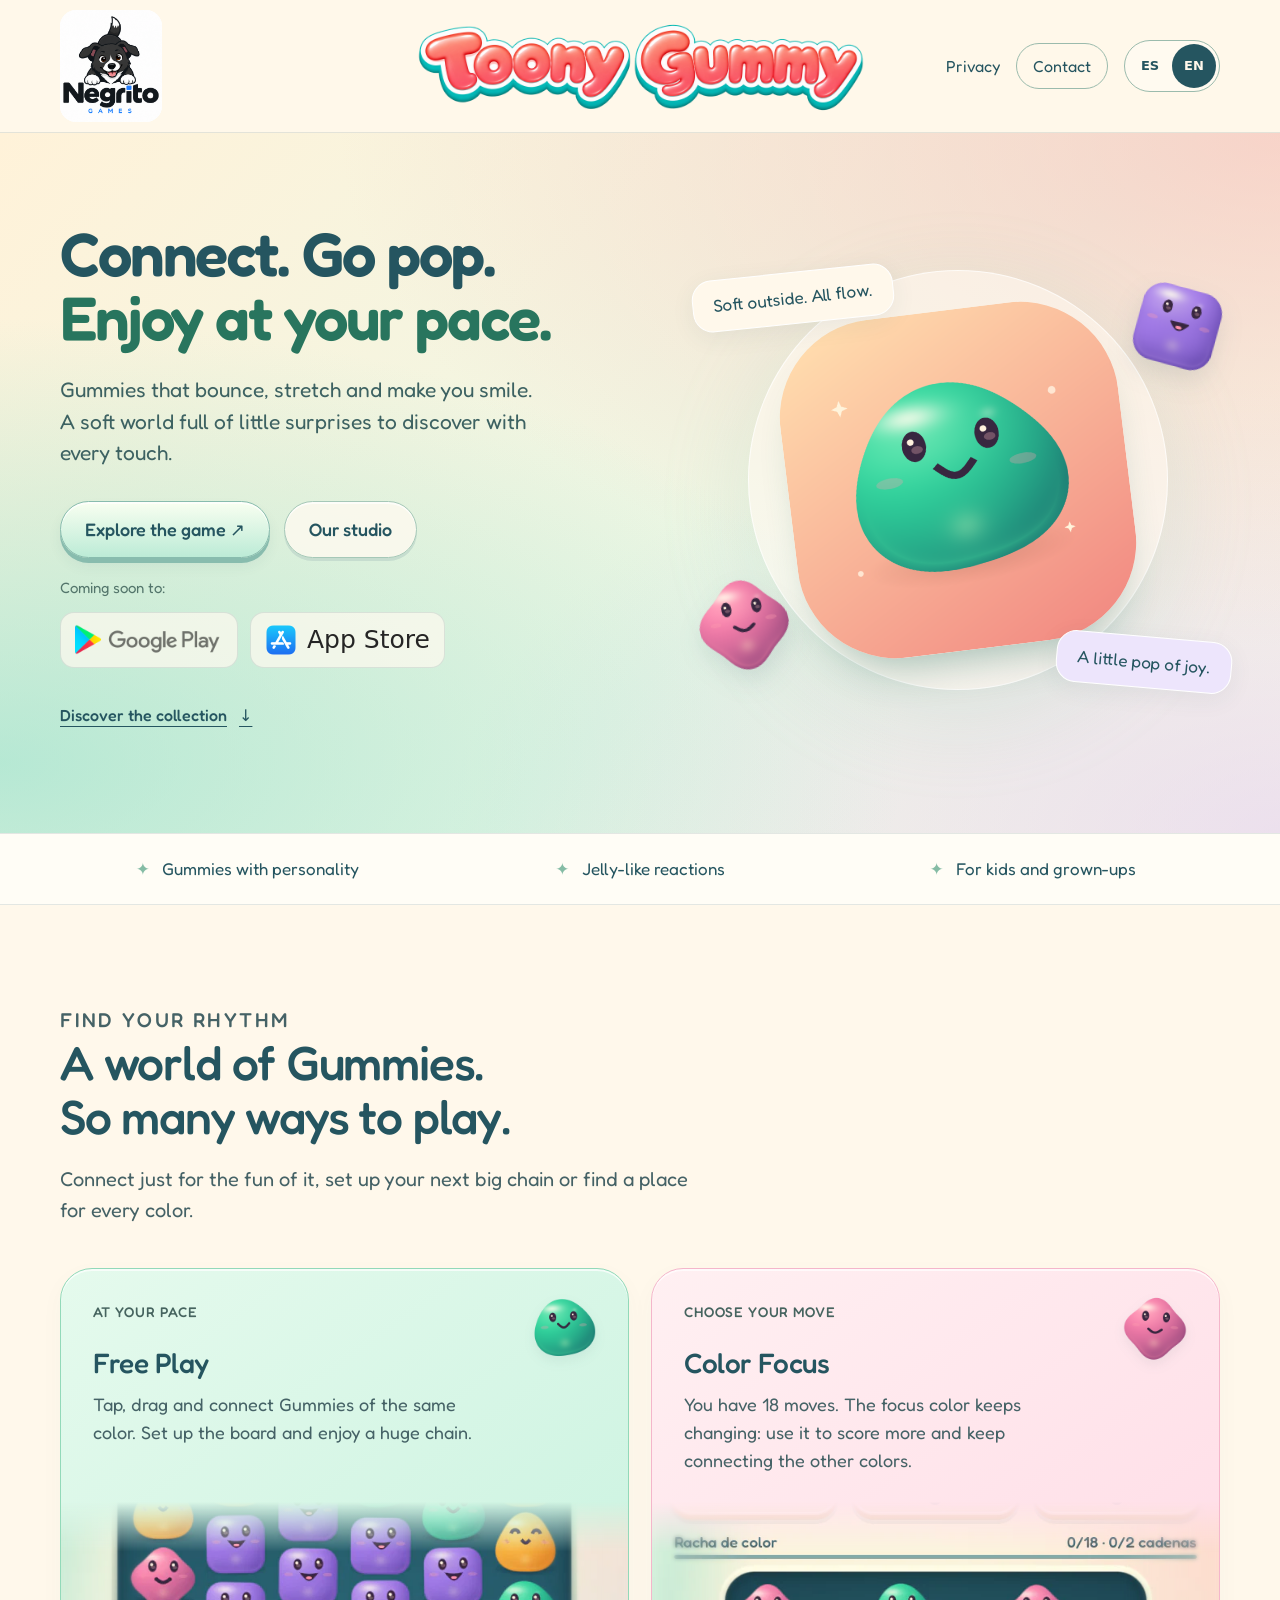
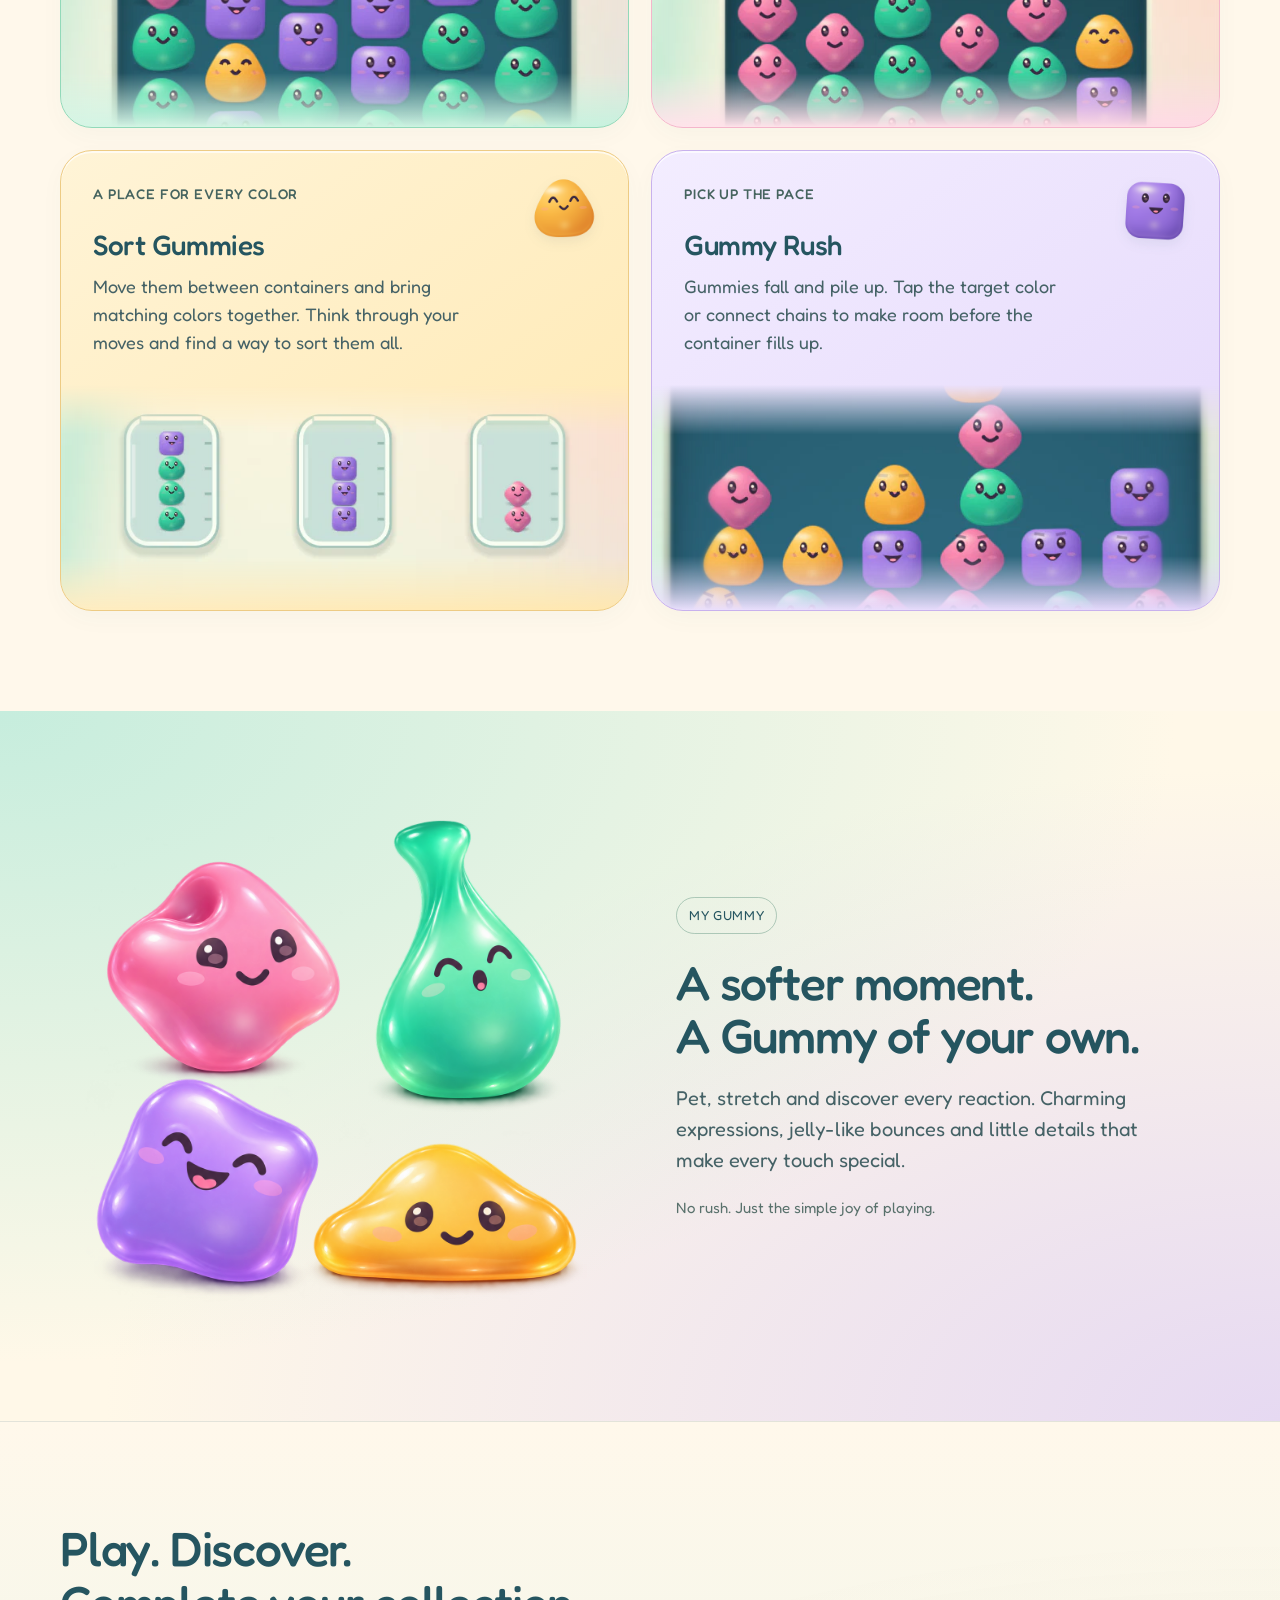
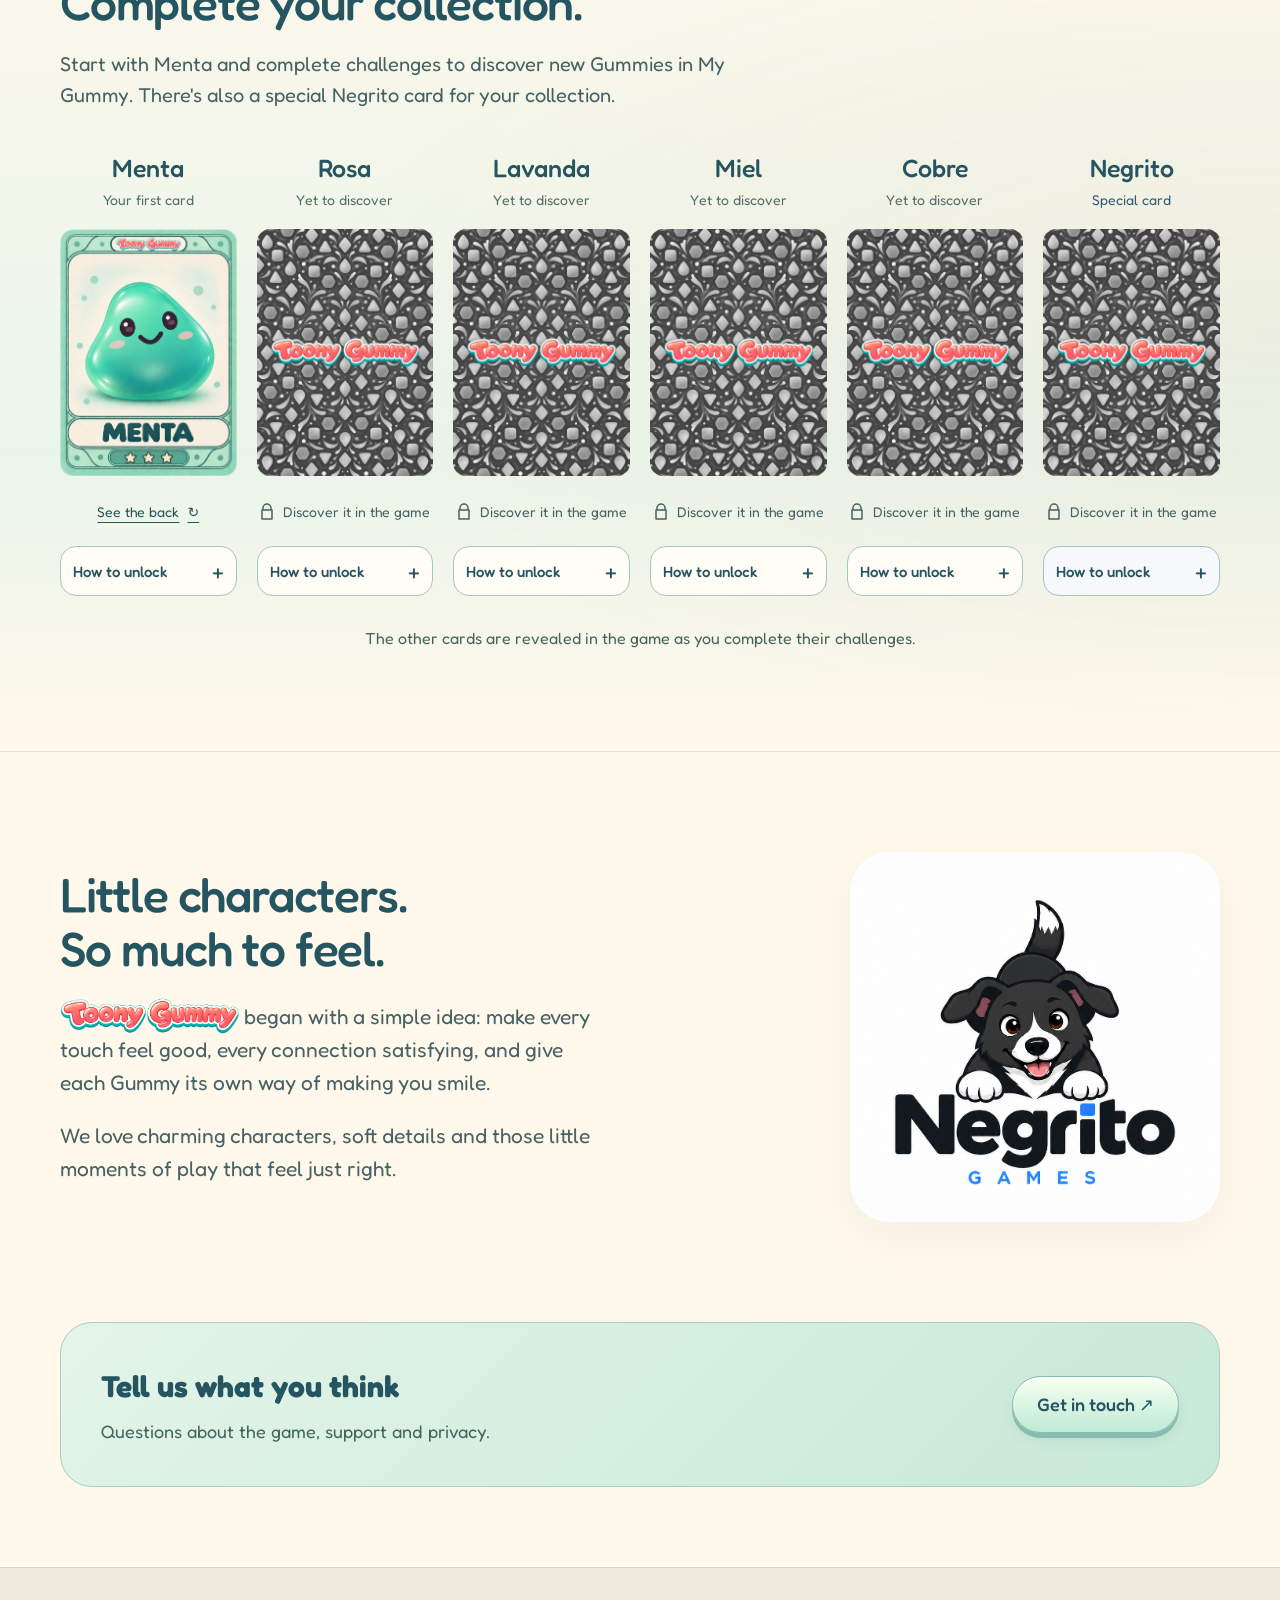
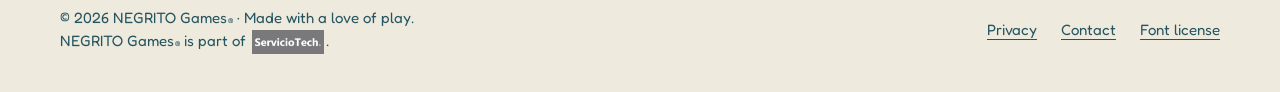
==== commit 7729cd11: "Quitar el rótulo redundante de Colección" ====
--- a/en/index.html
+++ b/en/index.html
@@ -26,7 +26,7 @@
 <article class="mode lavender"><span class="mode-kicker">Pick up the pace</span><img class="mode-gummy" src="../assets/gummy-lavanda.png?v=4c5a17d1c0e8" width="2048" height="2048" alt="Lavender Gummy" loading="lazy"><h3>Gummy Rush</h3><p>Gummies fall and pile up. Tap the target color or connect chains to make room before the container fills up.</p><figure class="mode-preview preview-rush"><img src="../assets/play-rush.webp?v=98f9e72c7d3a" width="720" height="1280" alt="Gummies falling and piling up in Gummy Rush" loading="lazy" decoding="async"></figure></article>
 </div></section>
 <section class="section touch-section"><div class="wrap touch-grid"><figure class="touch-art"><img class="my-gummy-poses" src="../assets/my-gummy-static-poses.png?v=0e402f2b65c9" width="1254" height="1254" alt="Four Gummies in static 3D poses: pressed Pink, stretched Mint, tickled Lavender and squashed Honey" loading="lazy" decoding="async"></figure><div class="touch-copy"><span class="small-label">MY GUMMY</span><h2>A softer moment.<br>A Gummy of your own.</h2><p>Pet, stretch and discover every reaction. Charming expressions, jelly-like bounces and little details that make every touch special.</p><p class="plain-note">No rush. Just the simple joy of playing.</p></div></div></section>
-<section class="section collection-section" id="coleccion" aria-labelledby="collection-title"><div class="wrap"><div class="section-heading"><p class="eyebrow">The collection</p><h2 id="collection-title">Play. Discover.<br>Complete your collection.</h2><p>Start with Menta and complete challenges to discover new Gummies in My Gummy. There&#x27;s also a special Negrito card for your collection.</p></div><p class="collection-scroll-hint">Swipe to explore the collection <span aria-hidden="true">→</span></p><ul class="collection-grid" aria-label="Collection cards"><li class="collection-item"><div class="collection-meta"><h3>Menta</h3><p>Your first card</p></div><details class="collection-flip"><summary aria-label="Turn Menta&#x27;s card"><span class="collection-turn" aria-hidden="true"><img class="collection-face" src="../assets/card-menta.webp?v=d6a5d7056236" width="720" height="1008" alt="" loading="lazy" decoding="async"><img class="collection-face collection-face-back" src="../assets/card-back.webp?v=adda9d8f0c58" width="720" height="1008" alt="" loading="lazy" decoding="async"></span><span class="collection-action"><span class="collection-to-back">See the back</span><span class="collection-to-front">See Menta</span><span aria-hidden="true">↻</span></span></summary><p class="visually-hidden">Gray card back with the original logo in color. Activate the control again to see Menta.</p></details><details class="collection-requirements"><summary>How to unlock</summary><div><ul><li>Enter My Gummy for the first time and let it finish loading.</li></ul></div></details></li><li class="collection-item"><div class="collection-meta"><h3>Rosa</h3><p>Yet to discover</p></div><div class="collection-hidden"><img src="../assets/card-back.webp?v=adda9d8f0c58" width="720" height="1008" alt="Rosa&#x27;s card is hidden: gray back with the logo in color" loading="lazy" decoding="async"><p class="collection-action"><svg aria-hidden="true" width="16" height="18" viewBox="0 0 16 18" fill="none"><path d="M4 7V5a4 4 0 0 1 8 0v2M3 7h10v9H3z" stroke="currentColor" stroke-width="1.5" stroke-linecap="round" stroke-linejoin="round"/></svg><span>Discover it in the game</span></p></div><details class="collection-requirements"><summary>How to unlock</summary><div><p>Complete both challenges in the game:</p><ul><li>Connect a total of 20 chains in Free Play or Color Focus.</li><li>Connect at least 8 Gummies in a single chain.</li></ul></div></details></li><li class="collection-item"><div class="collection-meta"><h3>Lavanda</h3><p>Yet to discover</p></div><div class="collection-hidden"><img src="../assets/card-back.webp?v=adda9d8f0c58" width="720" height="1008" alt="Lavanda&#x27;s card is hidden: gray back with the logo in color" loading="lazy" decoding="async"><p class="collection-action"><svg aria-hidden="true" width="16" height="18" viewBox="0 0 16 18" fill="none"><path d="M4 7V5a4 4 0 0 1 8 0v2M3 7h10v9H3z" stroke="currentColor" stroke-width="1.5" stroke-linecap="round" stroke-linejoin="round"/></svg><span>Discover it in the game</span></p></div><details class="collection-requirements"><summary>How to unlock</summary><div><p>Complete both challenges in the game:</p><ul><li>Complete 5 games of Color Focus.</li><li>Create 10 specials in Free Play or Color Focus.</li></ul></div></details></li><li class="collection-item"><div class="collection-meta"><h3>Miel</h3><p>Yet to discover</p></div><div class="collection-hidden"><img src="../assets/card-back.webp?v=adda9d8f0c58" width="720" height="1008" alt="Miel&#x27;s card is hidden: gray back with the logo in color" loading="lazy" decoding="async"><p class="collection-action"><svg aria-hidden="true" width="16" height="18" viewBox="0 0 16 18" fill="none"><path d="M4 7V5a4 4 0 0 1 8 0v2M3 7h10v9H3z" stroke="currentColor" stroke-width="1.5" stroke-linecap="round" stroke-linejoin="round"/></svg><span>Discover it in the game</span></p></div><details class="collection-requirements"><summary>How to unlock</summary><div><p>Complete both challenges in the game:</p><ul><li>Beat the first 30 levels of Sort Gummies.</li><li>Reach 500 points in a single game of Gummy Rush.</li></ul></div></details></li><li class="collection-item"><div class="collection-meta"><h3>Cobre</h3><p>Yet to discover</p></div><div class="collection-hidden"><img src="../assets/card-back.webp?v=adda9d8f0c58" width="720" height="1008" alt="Cobre&#x27;s card is hidden: gray back with the logo in color" loading="lazy" decoding="async"><p class="collection-action"><svg aria-hidden="true" width="16" height="18" viewBox="0 0 16 18" fill="none"><path d="M4 7V5a4 4 0 0 1 8 0v2M3 7h10v9H3z" stroke="currentColor" stroke-width="1.5" stroke-linecap="round" stroke-linejoin="round"/></svg><span>Discover it in the game</span></p></div><details class="collection-requirements"><summary>How to unlock</summary><div><p>Complete both challenges in the game:</p><ul><li>Beat the first 100 levels of Sort Gummies.</li><li>Score more than 1000 points in a single game of Gummy Rush.</li></ul></div></details></li><li class="collection-item collection-special"><div class="collection-meta"><h3>Negrito</h3><p>Special card</p></div><div class="collection-hidden"><img src="../assets/card-back.webp?v=adda9d8f0c58" width="720" height="1008" alt="Negrito&#x27;s card is hidden: gray back with the logo in color" loading="lazy" decoding="async"><p class="collection-action"><svg aria-hidden="true" width="16" height="18" viewBox="0 0 16 18" fill="none"><path d="M4 7V5a4 4 0 0 1 8 0v2M3 7h10v9H3z" stroke="currentColor" stroke-width="1.5" stroke-linecap="round" stroke-linejoin="round"/></svg><span>Discover it in the game</span></p></div><details class="collection-requirements"><summary>How to unlock</summary><div><ul><li>Open the game on 5 consecutive days to discover its challenges.</li></ul><p class="collection-special-note">A special collectible card, without a playable character in My Gummy.</p></div></details></li></ul><p class="collection-note">The other cards are revealed in the game as you complete their challenges.</p></div></section>
+<section class="section collection-section" id="coleccion" aria-labelledby="collection-title"><div class="wrap"><div class="section-heading"><h2 id="collection-title">Play. Discover.<br>Complete your collection.</h2><p>Start with Menta and complete challenges to discover new Gummies in My Gummy. There&#x27;s also a special Negrito card for your collection.</p></div><p class="collection-scroll-hint">Swipe to explore the collection <span aria-hidden="true">→</span></p><ul class="collection-grid" aria-label="Collection cards"><li class="collection-item"><div class="collection-meta"><h3>Menta</h3><p>Your first card</p></div><details class="collection-flip"><summary aria-label="Turn Menta&#x27;s card"><span class="collection-turn" aria-hidden="true"><img class="collection-face" src="../assets/card-menta.webp?v=d6a5d7056236" width="720" height="1008" alt="" loading="lazy" decoding="async"><img class="collection-face collection-face-back" src="../assets/card-back.webp?v=adda9d8f0c58" width="720" height="1008" alt="" loading="lazy" decoding="async"></span><span class="collection-action"><span class="collection-to-back">See the back</span><span class="collection-to-front">See Menta</span><span aria-hidden="true">↻</span></span></summary><p class="visually-hidden">Gray card back with the original logo in color. Activate the control again to see Menta.</p></details><details class="collection-requirements"><summary>How to unlock</summary><div><ul><li>Enter My Gummy for the first time and let it finish loading.</li></ul></div></details></li><li class="collection-item"><div class="collection-meta"><h3>Rosa</h3><p>Yet to discover</p></div><div class="collection-hidden"><img src="../assets/card-back.webp?v=adda9d8f0c58" width="720" height="1008" alt="Rosa&#x27;s card is hidden: gray back with the logo in color" loading="lazy" decoding="async"><p class="collection-action"><svg aria-hidden="true" width="16" height="18" viewBox="0 0 16 18" fill="none"><path d="M4 7V5a4 4 0 0 1 8 0v2M3 7h10v9H3z" stroke="currentColor" stroke-width="1.5" stroke-linecap="round" stroke-linejoin="round"/></svg><span>Discover it in the game</span></p></div><details class="collection-requirements"><summary>How to unlock</summary><div><p>Complete both challenges in the game:</p><ul><li>Connect a total of 20 chains in Free Play or Color Focus.</li><li>Connect at least 8 Gummies in a single chain.</li></ul></div></details></li><li class="collection-item"><div class="collection-meta"><h3>Lavanda</h3><p>Yet to discover</p></div><div class="collection-hidden"><img src="../assets/card-back.webp?v=adda9d8f0c58" width="720" height="1008" alt="Lavanda&#x27;s card is hidden: gray back with the logo in color" loading="lazy" decoding="async"><p class="collection-action"><svg aria-hidden="true" width="16" height="18" viewBox="0 0 16 18" fill="none"><path d="M4 7V5a4 4 0 0 1 8 0v2M3 7h10v9H3z" stroke="currentColor" stroke-width="1.5" stroke-linecap="round" stroke-linejoin="round"/></svg><span>Discover it in the game</span></p></div><details class="collection-requirements"><summary>How to unlock</summary><div><p>Complete both challenges in the game:</p><ul><li>Complete 5 games of Color Focus.</li><li>Create 10 specials in Free Play or Color Focus.</li></ul></div></details></li><li class="collection-item"><div class="collection-meta"><h3>Miel</h3><p>Yet to discover</p></div><div class="collection-hidden"><img src="../assets/card-back.webp?v=adda9d8f0c58" width="720" height="1008" alt="Miel&#x27;s card is hidden: gray back with the logo in color" loading="lazy" decoding="async"><p class="collection-action"><svg aria-hidden="true" width="16" height="18" viewBox="0 0 16 18" fill="none"><path d="M4 7V5a4 4 0 0 1 8 0v2M3 7h10v9H3z" stroke="currentColor" stroke-width="1.5" stroke-linecap="round" stroke-linejoin="round"/></svg><span>Discover it in the game</span></p></div><details class="collection-requirements"><summary>How to unlock</summary><div><p>Complete both challenges in the game:</p><ul><li>Beat the first 30 levels of Sort Gummies.</li><li>Reach 500 points in a single game of Gummy Rush.</li></ul></div></details></li><li class="collection-item"><div class="collection-meta"><h3>Cobre</h3><p>Yet to discover</p></div><div class="collection-hidden"><img src="../assets/card-back.webp?v=adda9d8f0c58" width="720" height="1008" alt="Cobre&#x27;s card is hidden: gray back with the logo in color" loading="lazy" decoding="async"><p class="collection-action"><svg aria-hidden="true" width="16" height="18" viewBox="0 0 16 18" fill="none"><path d="M4 7V5a4 4 0 0 1 8 0v2M3 7h10v9H3z" stroke="currentColor" stroke-width="1.5" stroke-linecap="round" stroke-linejoin="round"/></svg><span>Discover it in the game</span></p></div><details class="collection-requirements"><summary>How to unlock</summary><div><p>Complete both challenges in the game:</p><ul><li>Beat the first 100 levels of Sort Gummies.</li><li>Score more than 1000 points in a single game of Gummy Rush.</li></ul></div></details></li><li class="collection-item collection-special"><div class="collection-meta"><h3>Negrito</h3><p>Special card</p></div><div class="collection-hidden"><img src="../assets/card-back.webp?v=adda9d8f0c58" width="720" height="1008" alt="Negrito&#x27;s card is hidden: gray back with the logo in color" loading="lazy" decoding="async"><p class="collection-action"><svg aria-hidden="true" width="16" height="18" viewBox="0 0 16 18" fill="none"><path d="M4 7V5a4 4 0 0 1 8 0v2M3 7h10v9H3z" stroke="currentColor" stroke-width="1.5" stroke-linecap="round" stroke-linejoin="round"/></svg><span>Discover it in the game</span></p></div><details class="collection-requirements"><summary>How to unlock</summary><div><ul><li>Open the game on 5 consecutive days to discover its challenges.</li></ul><p class="collection-special-note">A special collectible card, without a playable character in My Gummy.</p></div></details></li></ul><p class="collection-note">The other cards are revealed in the game as you complete their challenges.</p></div></section>
 <section class="section wrap" id="negrito-games"><div class="about-grid"><div class="about-copy"><h2>Little characters.<br>So much to feel.</h2><p><span class="toony-wordmark"><img src="../assets/toony-gummy.png?v=daf565818d6a" width="2172" height="724" alt="Toony Gummy"></span> began with a simple idea: make every touch feel good, every connection satisfying, and give each Gummy its own way of making you smile.</p><p>We love charming characters, soft details and those little moments of play that feel just right.</p></div><figure class="brand-card"><img src="../assets/negrito-games.png?v=21ca5c7ddd40" width="941" height="1672" alt="Negrito, the little dog in the NEGRITO Games logo" loading="lazy"></figure></div></section>
 <section class="wrap" style="padding-bottom:80px"><div class="contact-band"><div><h2>Tell us what you think</h2><p>Questions about the game, support and privacy.</p></div><a class="pill primary" href="mailto:serviciotechchivilcoy@gmail.com">Get in touch <span aria-hidden="true">&nbsp;↗</span></a></div></section>
 </main><footer class="footer"><div class="wrap footer-inner"><div><span>© 2026 NEGRITO Games<span class="registered">®</span> · Made with a love of play.</span><br><span>NEGRITO Games<span class="registered">®</span> is part of <a class="serviciotech-link" href="https://www.serviciotech.com.ar/" target="_blank" rel="noopener noreferrer"><img class="serviciotech-logo" src="../assets/serviciotech-logo.png?v=439c7f5a1507" width="480" height="160" alt="ServicioTech®"></a>.</span></div><div class="footer-links"><a href="../en/toony-gummy/privacy/">Privacy</a><a href="mailto:serviciotechchivilcoy@gmail.com">Contact</a><a href="../assets/OFL.txt">Font license</a></div></div></footer></body></html>
